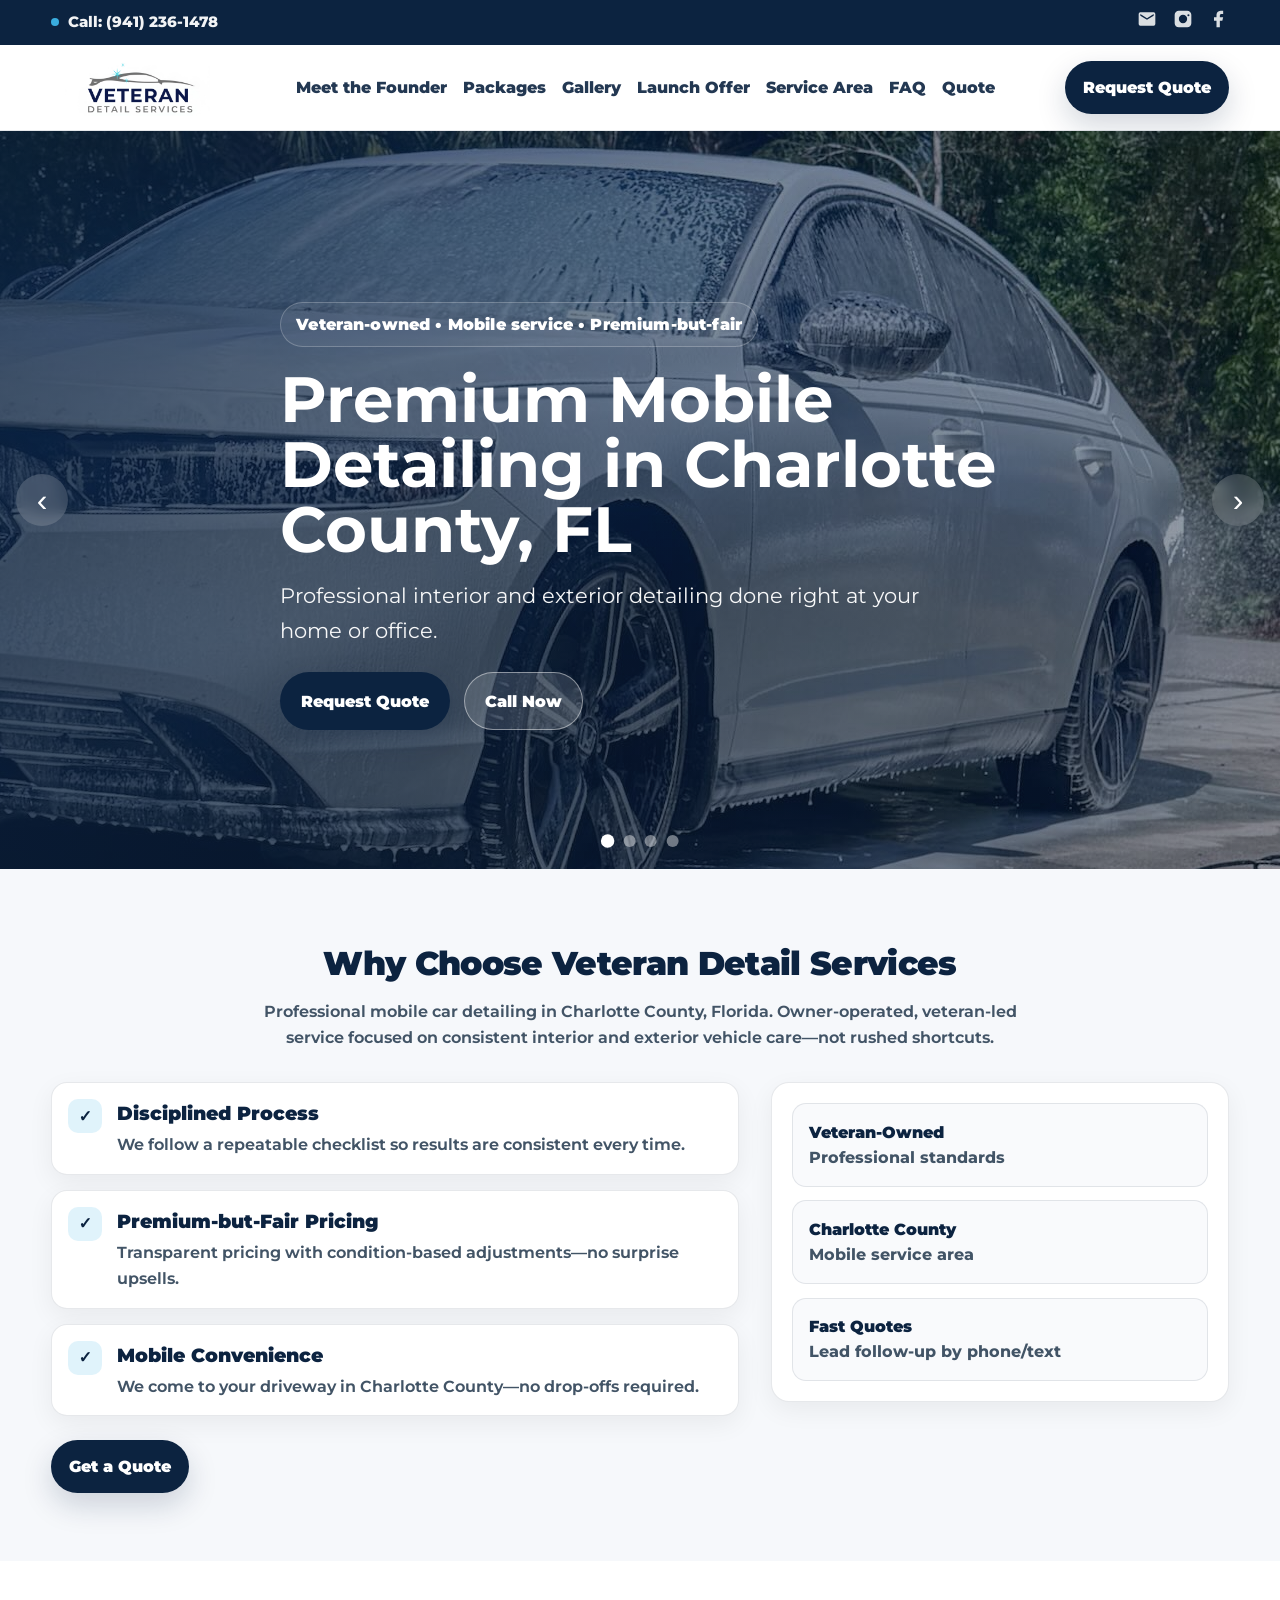
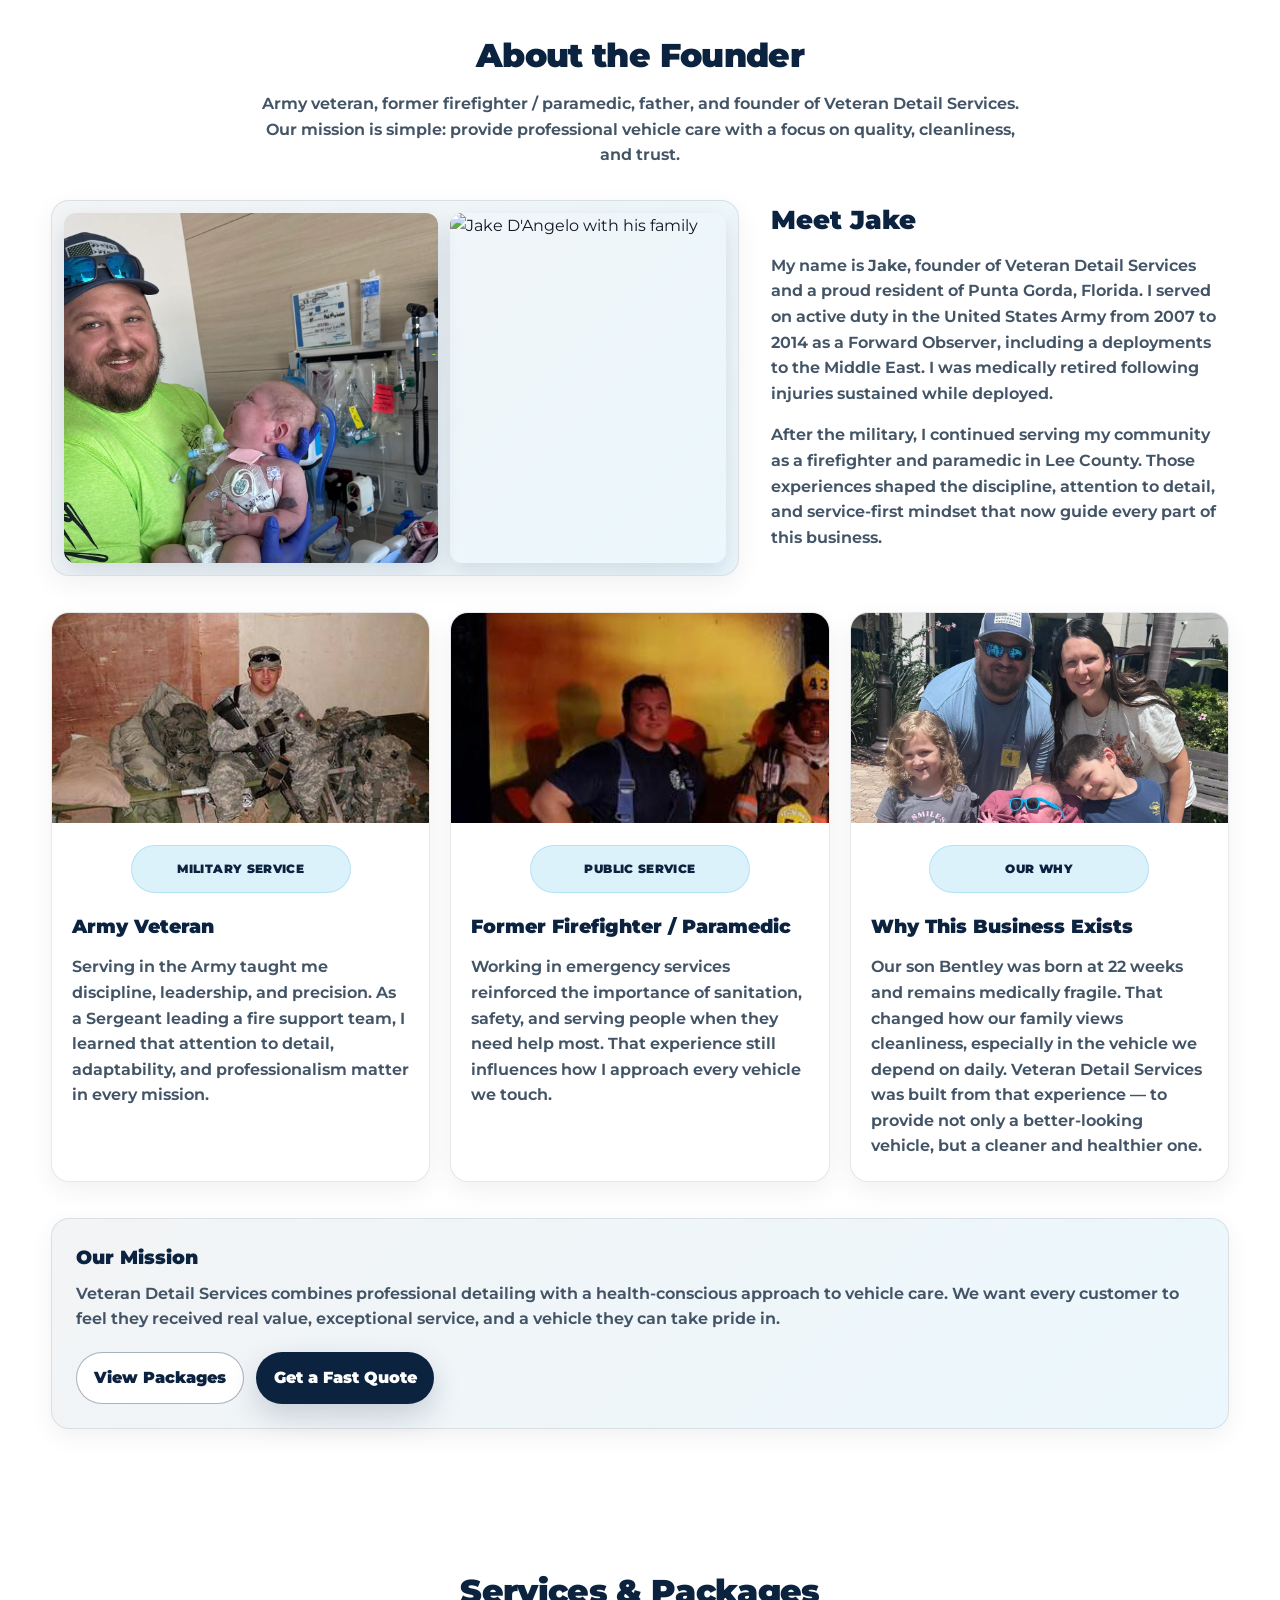
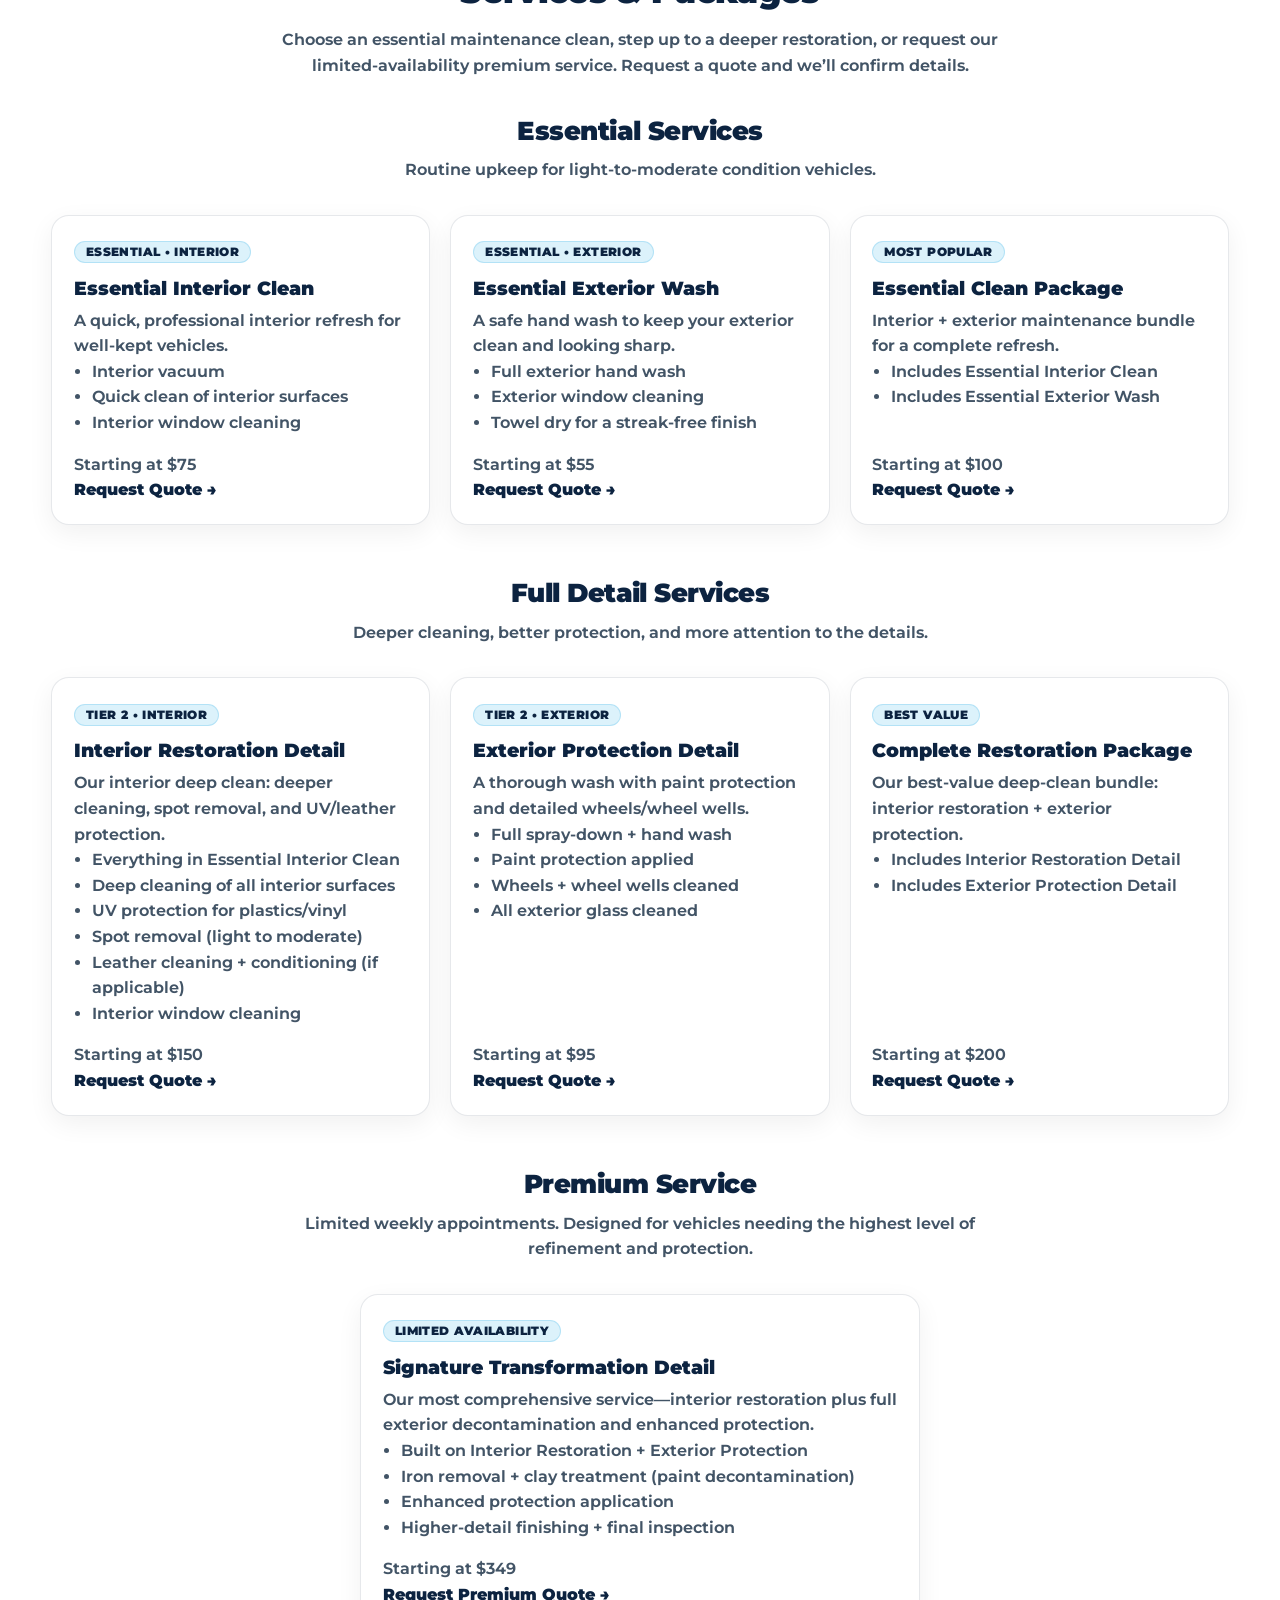
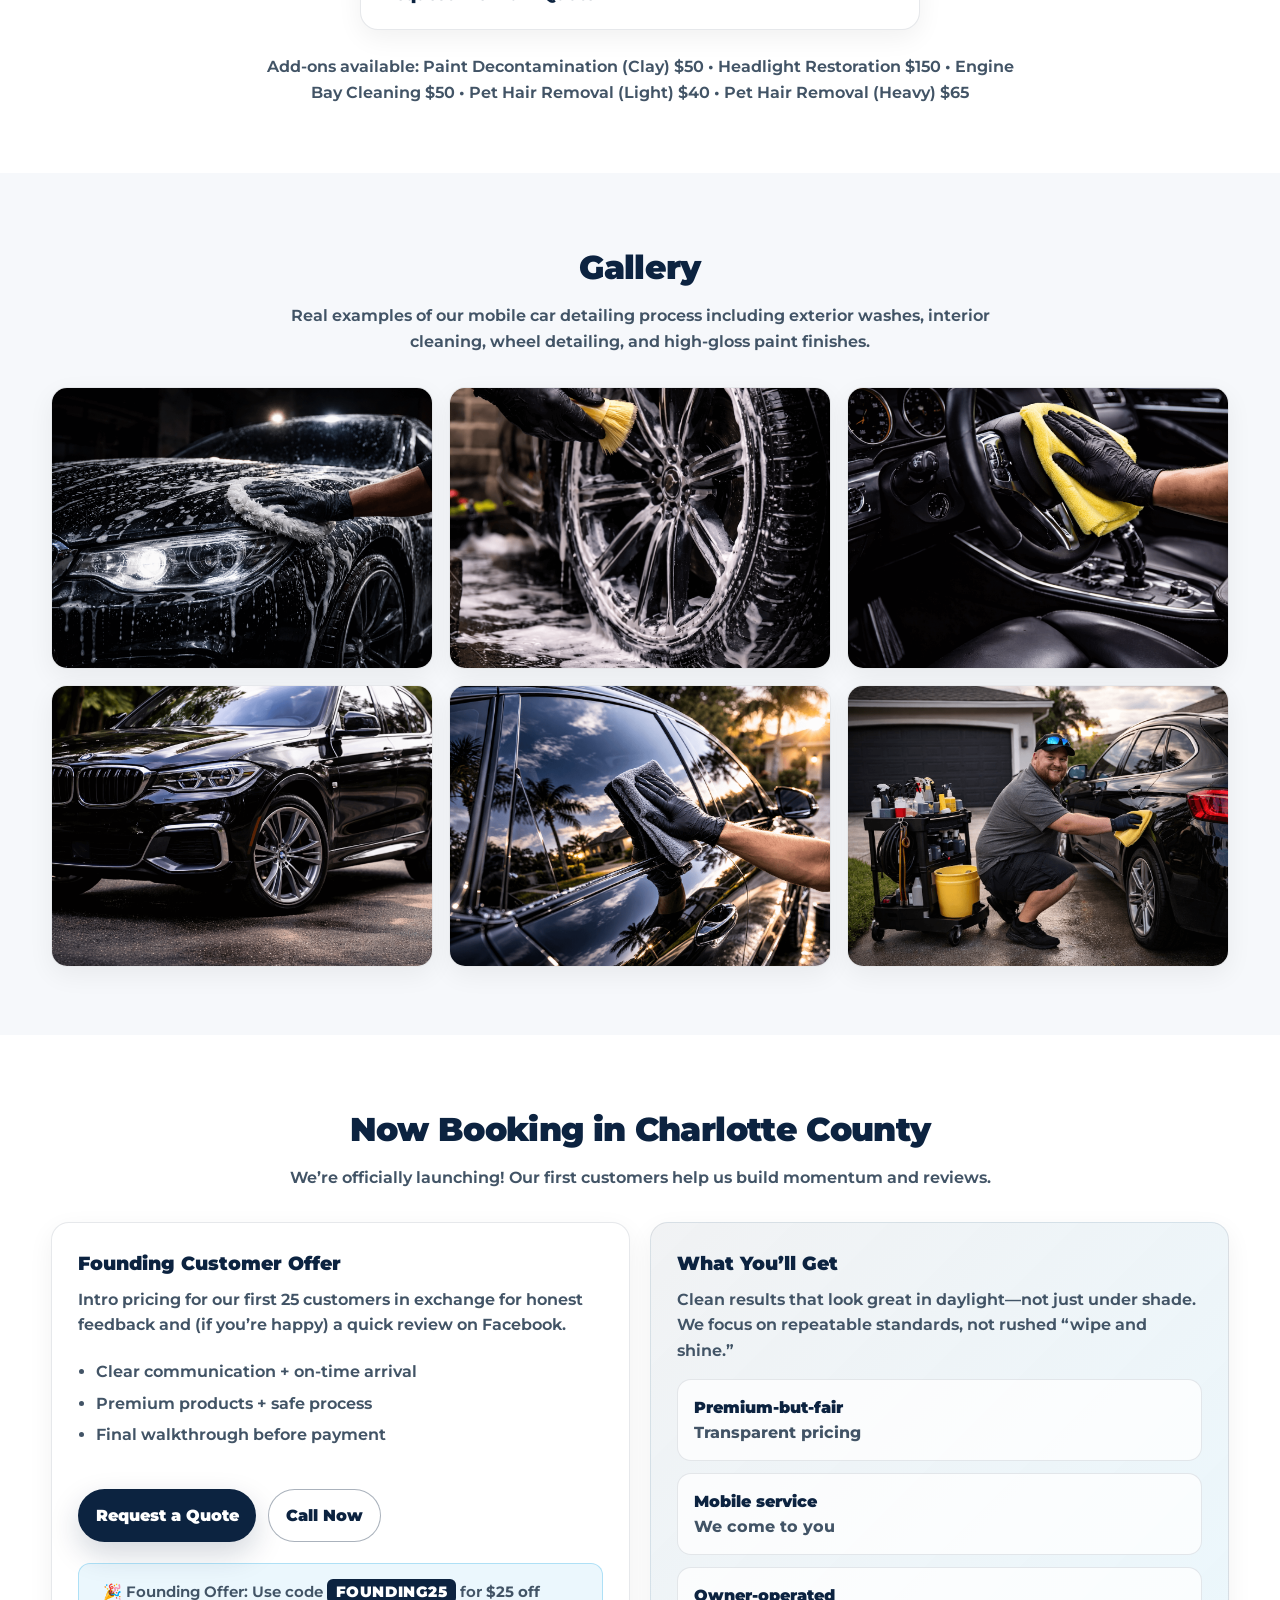
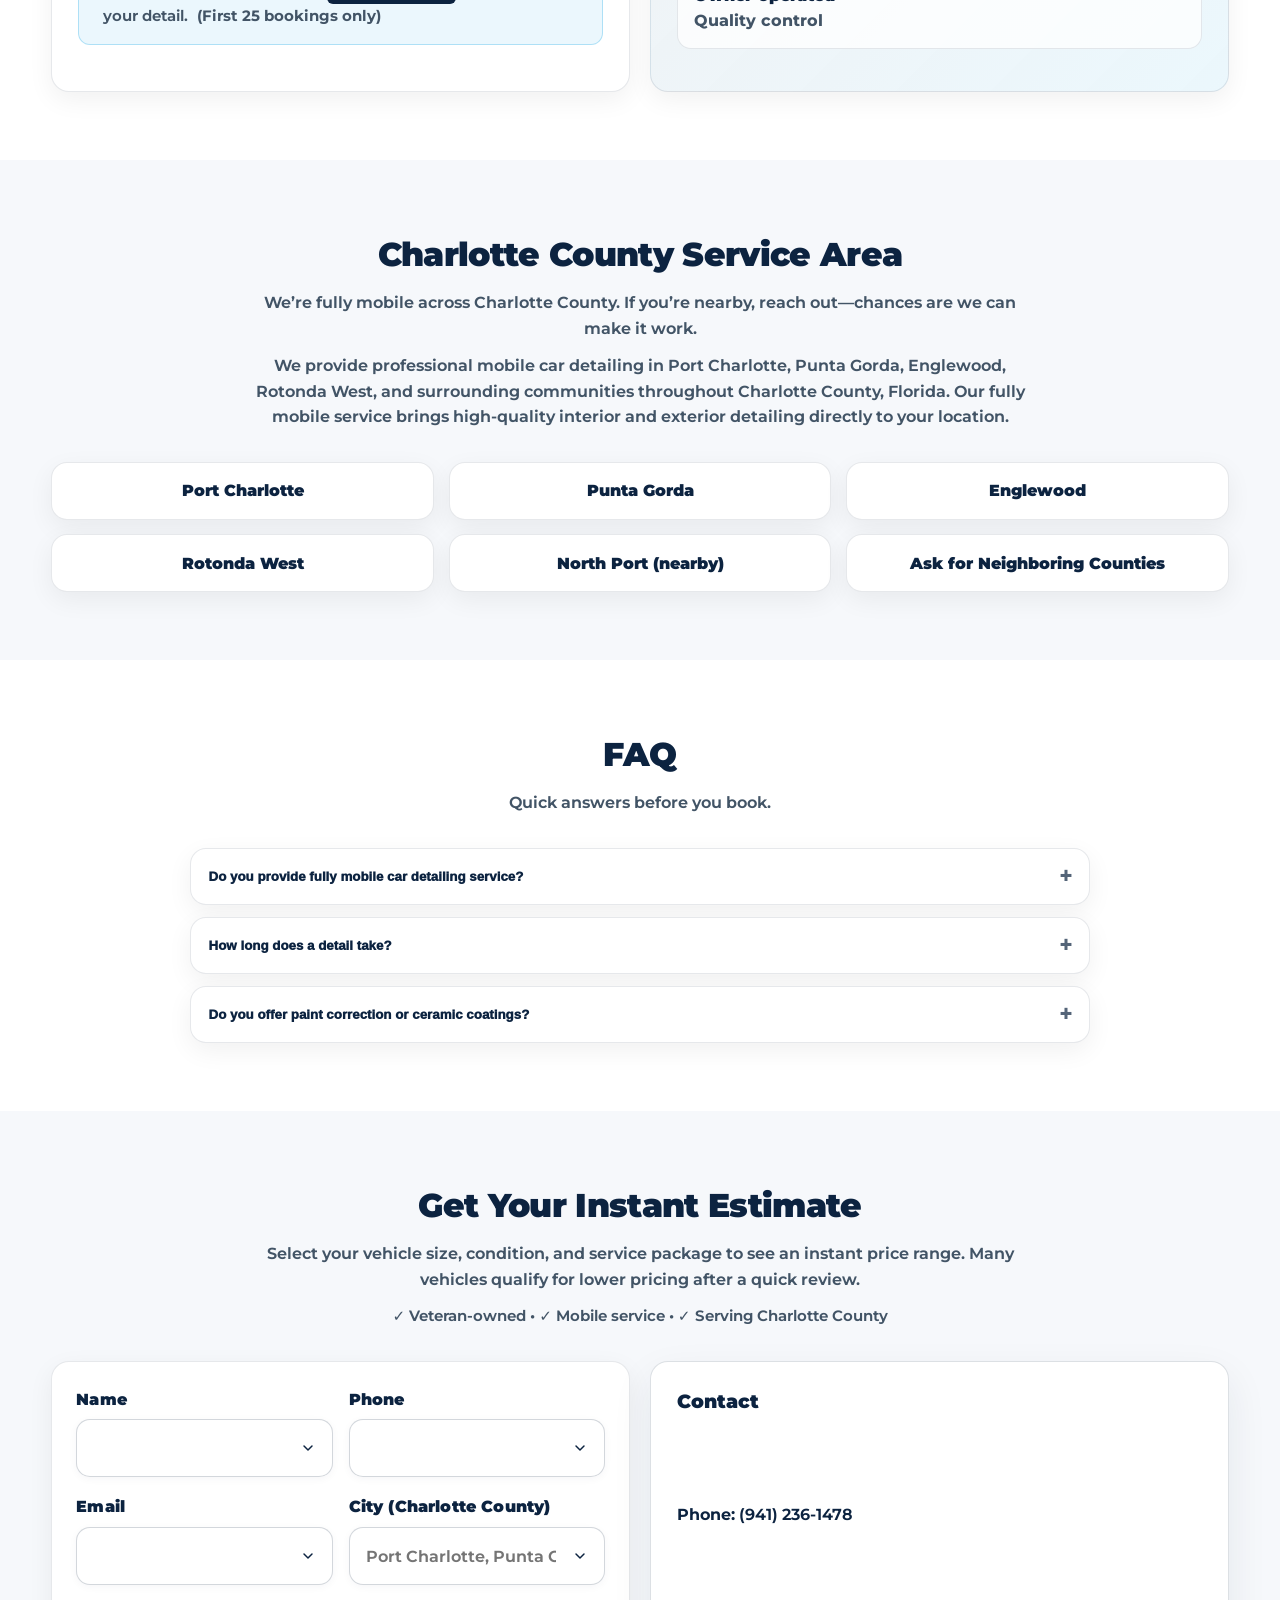
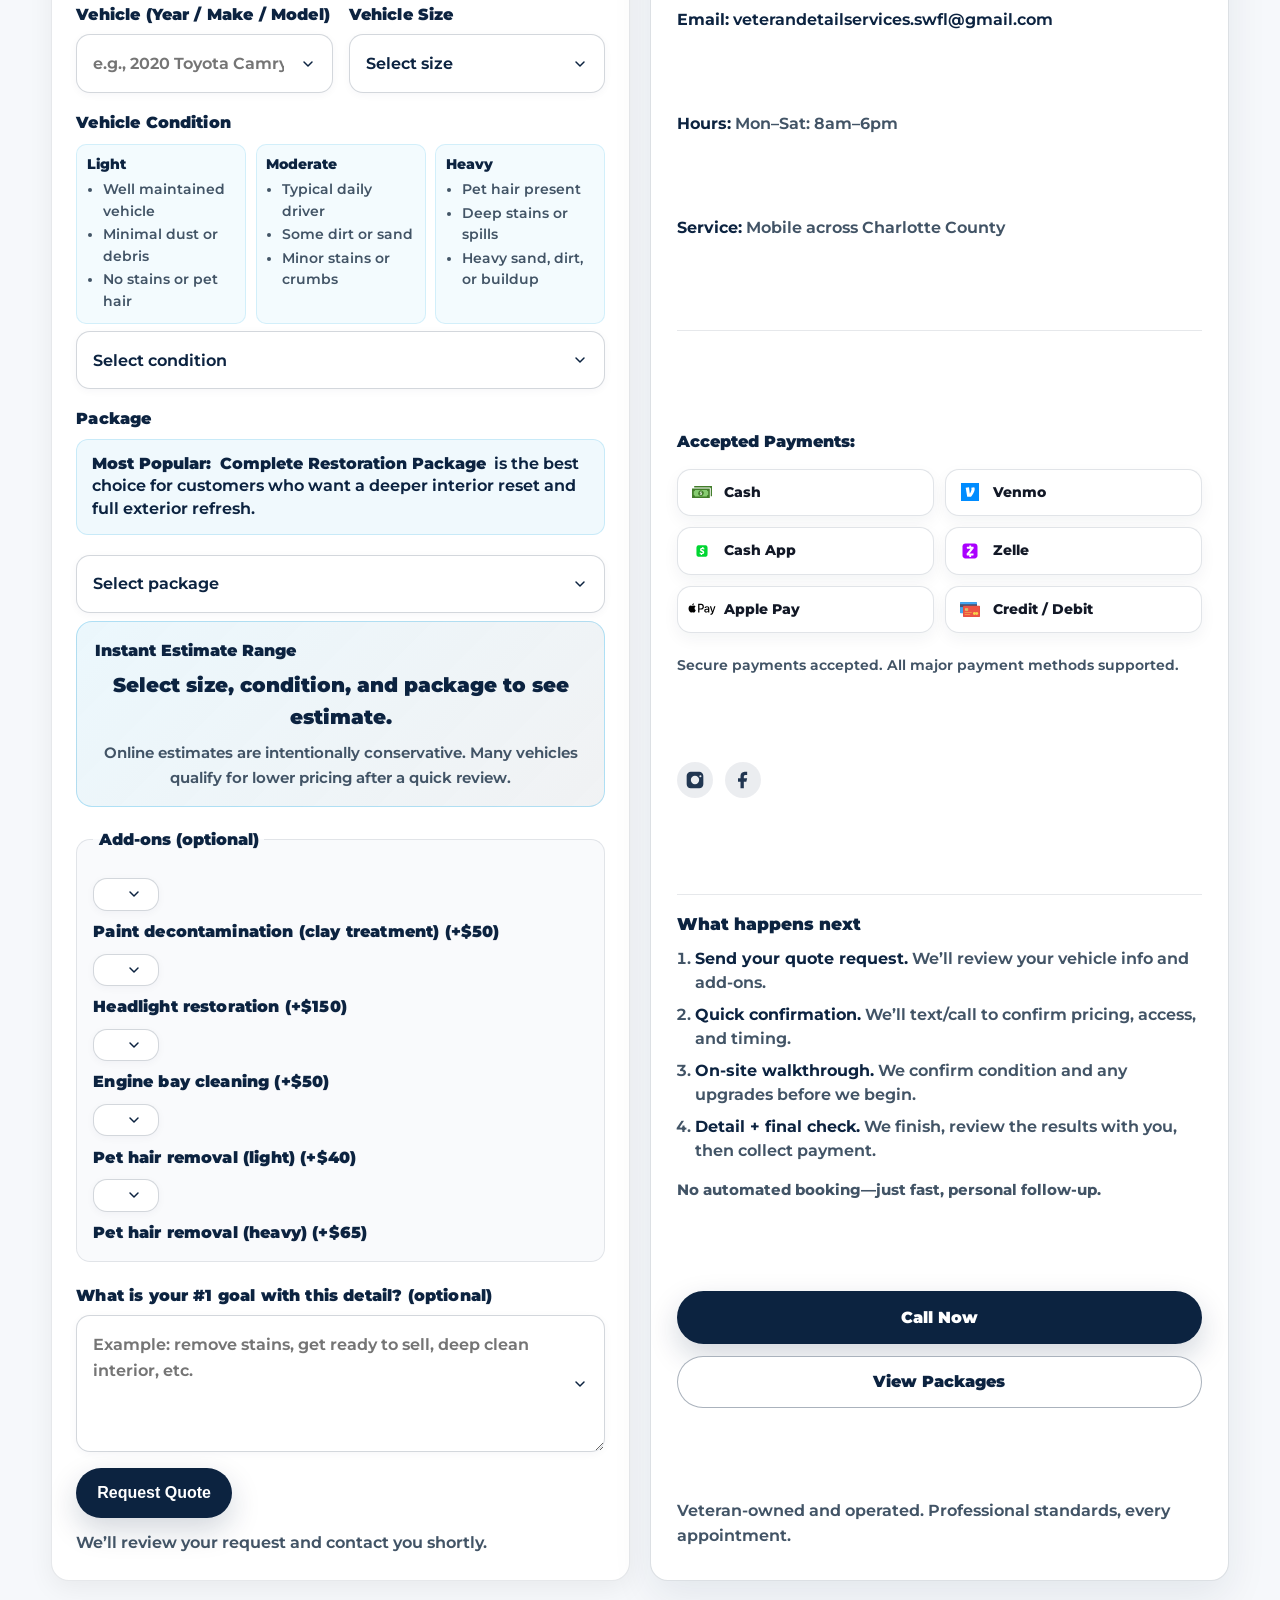
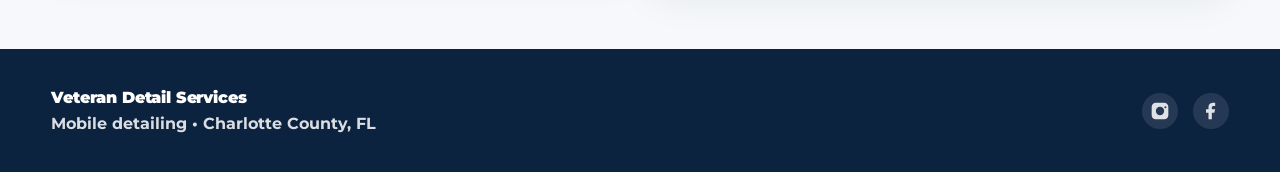
==== index.html @ 924f75c1 "New Hero Slider" ====
<!DOCTYPE html>
<html lang="en">
  <head>
    <meta charset="UTF-8" />
    <meta name="viewport" content="width=device-width, initial-scale=1.0" />
    <meta
      name="google-site-verification"
      content="xdz-H3nLRK2C84TKBhFQIio1q3NKitnjpFAcLu9g1b0"
    />

    <title>Mobile Car Detailing in Charlotte County, FL | Veteran Detail Services</title>
    <meta
      name="description"
      content="Veteran-owned mobile car detailing in Charlotte County, FL. Serving Port Charlotte, Punta Gorda, Englewood & surrounding areas. Professional interior and exterior vehicle detailing at your home or office. Request a quote today."
    />
    <meta property="og:url" content="https://veterandetailservices.com/" />
    <meta
      property="og:image"
      content="https://bentley-support-reef.github.io/veteran-detail-services/assets/images/hero.jpg"
    />

    <link rel="stylesheet" href="assets/css/styles.css" />
    <link
      href="https://fonts.googleapis.com/css2?family=Montserrat:wght@400;600;700;800;900&display=swap"
      rel="stylesheet"
    />
    <link rel="canonical" href="https://veterandetailservices.com/" />

    <!-- Optional: nicer link previews when shared -->
    <meta
      property="og:title"
      content="Veteran Detail Services | Mobile Detailing (Charlotte County, FL)"
    />
    <meta
      property="og:description"
      content="Premium-but-fair mobile detailing with disciplined, professional results. Now booking in Charlotte County, Florida."
    />
    <meta property="og:type" content="website" />
  </head>

  <body id="top">
    <!-- Top Bar -->
    <div class="topbar">
      <div class="container topbar-inner">
        <a class="topbar-phone" href="tel:+19412361478" aria-label="Call Veteran Detail Services">
          <span class="dot"></span> Call: (941) 236-1478
        </a>

        <div class="topbar-social" aria-label="Social links">
          <!-- Email -->
          <a href="mailto:veterandetailservices.swfl@gmail.com" aria-label="Email">
            <svg viewBox="0 0 24 24" class="social-icon" aria-hidden="true">
              <path
                fill="currentColor"
                d="M20 4H4a2 2 0 0 0-2 2v12a2 2 0 0 0 2 2h16a2 2 0 0 0 2-2V6a2 2 0 0 0-2-2zm0 4-8 5L4 8V6l8 5 8-5v2z"
              />
            </svg>
          </a>

          <!-- Instagram -->
          <a
            href="https://www.instagram.com/veterandetailservices.swfl/"
            target="_blank"
            rel="noopener"
            aria-label="Instagram"
          >
            <svg viewBox="0 0 24 24" class="social-icon" aria-hidden="true">
              <path
                fill="currentColor"
                d="M7 2C4.24 2 2 4.24 2 7v10c0 2.76 2.24 5 5 5h10c2.76 0 5-2.24 5-5V7c0-2.76-2.24-5-5-5H7zm5 5a5 5 0 1 1 0 10 5 5 0 0 1 0-10zm6.5-.75a1.25 1.25 0 1 1 0 2.5 1.25 1.25 0 0 1 0-2.5z"
              />
            </svg>
          </a>

          <!-- Facebook -->
          <a
            href="https://www.facebook.com/veterandetailservices"
            target="_blank"
            rel="noopener"
            aria-label="Facebook"
          >
            <svg viewBox="0 0 24 24" class="social-icon" aria-hidden="true">
              <path
                fill="currentColor"
                d="M13 22v-8h3l1-4h-4V8c0-1.16.84-2 2-2h2V2h-3c-3.31 0-5 2.69-5 5v3H6v4h3v8h4z"
              />
            </svg>
          </a>
        </div>
      </div>
    </div>

    <!-- Navbar -->
    <header class="navbar">
      <div class="container nav-container">
        <a class="logo-wrapper" href="#top" aria-label="Go to home">
          <img src="assets/images/logo-header.png" alt="Veteran Detail Services" class="logo" />
        </a>

        <button class="nav-toggle" aria-expanded="false" aria-controls="primaryNav">
          <span class="sr-only">Open menu</span>
          ☰
        </button>

        <nav class="nav" id="primaryNav" aria-label="Primary">
          <ul class="nav-links">
            <li><a href="#founder">Meet the Founder</a></li>
            <li><a href="#services">Packages</a></li>
            <li><a href="#gallery">Gallery</a></li>
            <li><a href="#launch">Launch Offer</a></li>
            <li><a href="#areas">Service Area</a></li>
            <li><a href="#faq">FAQ</a></li>
            <li><a href="#contact">Quote</a></li>
          </ul>
        </nav>

        <div class="nav-cta">
          <a href="#contact" class="btn-primary">Request Quote</a>
        </div>
      </div>
    </header>

    <main>
     
    <!-- Hero -->
      <section class="hero-slider">
  <div class="hero-slide active" style="background-image: url('assets/images/hero-slide-foam-action.jpeg');">
    <div class="hero-slide-overlay"></div>
    <div class="container hero-slide-content">
      <div class="hero-badge">Veteran-owned • Mobile service • Premium-but-fair</div>
      <h1>Premium Mobile Detailing in Charlotte County, FL</h1>
      <p class="hero-subheadline">
        Professional interior and exterior detailing done right at your home or office.
      </p>
      <div class="hero-buttons">
        <a href="#contact" class="btn-primary large">Request Quote</a>
        <a href="tel:+19412361478" class="btn-secondary large">Call Now</a>
      </div>
    </div>
  </div>

  <div class="hero-slide" style="background-image: url('assets/images/hero-slide-exterior-finish.jpeg');">
    <div class="hero-slide-overlay"></div>
    <div class="container hero-slide-content">
      <div class="hero-badge">Exterior Detail</div>
      <h2>Restore Gloss. Protect Your Finish.</h2>
      <p class="hero-subheadline">
        Hand-washed exterior, detailed wheels, and a clean finish you can see immediately.
      </p>
      <div class="hero-buttons">
        <a href="#services" class="btn-primary large">View Packages</a>
      </div>
    </div>
  </div>

  <div class="hero-slide" style="background-image: url('assets/images/hero-slide-interior-finish.jpeg');">
    <div class="hero-slide-overlay"></div>
    <div class="container hero-slide-content">
      <div class="hero-badge">Interior Reset</div>
      <h2>Interior Detailing That Feels Fresh Again</h2>
      <p class="hero-subheadline">
        Vacuuming, wipe-downs, floor mats, and the small details that make daily driving better.
      </p>
      <div class="hero-buttons">
        <a href="#contact" class="btn-primary large">Get a Fast Quote</a>
      </div>
    </div>
  </div>

  <div class="hero-slide" style="background-image: url('assets/images/hero-slide-engine-bay.jpeg');">
    <div class="hero-slide-overlay"></div>
    <div class="container hero-slide-content">
      <div class="hero-badge">Owner-Operated</div>
      <h2>Real Results. Personal Service.</h2>
      <p class="hero-subheadline">
        Every vehicle is detailed with care, consistency, and professional standards.
      </p>
      <div class="hero-buttons">
        <a href="#gallery" class="btn-primary large">See Our Work</a>
      </div>
    </div>
  </div>

  <div class="hero-slider-controls">
    <button class="hero-slider-btn prev" type="button" aria-label="Previous slide">‹</button>
    <button class="hero-slider-btn next" type="button" aria-label="Next slide">›</button>
  </div>

  <div class="hero-slider-dots">
    <button class="hero-dot active" type="button" aria-label="Go to slide 1"></button>
    <button class="hero-dot" type="button" aria-label="Go to slide 2"></button>
    <button class="hero-dot" type="button" aria-label="Go to slide 3"></button>
    <button class="hero-dot" type="button" aria-label="Go to slide 4"></button>
  </div>
</section>

      <!-- About -->
      <section id="about" class="section section-alt">
        <div class="container">
          <div class="section-header center">
            <h2 class="section-title center">Why Choose Veteran Detail Services</h2>
            <p class="section-subtitle center">
              Professional mobile car detailing in Charlotte County, Florida. Owner-operated, veteran-led
              service focused on consistent interior and exterior vehicle care—not rushed shortcuts.
            </p>
          </div>

          <div class="split">
            <div>
              <div class="points">
                <div class="point">
                  <div class="point-icon">✓</div>
                  <div>
                    <h3>Disciplined Process</h3>
                    <p>We follow a repeatable checklist so results are consistent every time.</p>
                  </div>
                </div>

                <div class="point">
                  <div class="point-icon">✓</div>
                  <div>
                    <h3>Premium-but-Fair Pricing</h3>
                    <p>Transparent pricing with condition-based adjustments—no surprise upsells.</p>
                  </div>
                </div>

                <div class="point">
                  <div class="point-icon">✓</div>
                  <div>
                    <h3>Mobile Convenience</h3>
                    <p>We come to your driveway in Charlotte County—no drop-offs required.</p>
                  </div>
                </div>
              </div>

              <div class="cta-row">
                <a href="#contact" class="btn-primary">Get a Quote</a>
              </div>
            </div>

            <div class="feature-card">
              <div class="feature-card-inner">
                <div class="kpi">
                  <span class="kpi-num">Veteran-Owned</span>
                  <span class="kpi-label">Professional standards</span>
                </div>
                <div class="kpi">
                  <span class="kpi-num">Charlotte County</span>
                  <span class="kpi-label">Mobile service area</span>
                </div>
                <div class="kpi">
                  <span class="kpi-num">Fast Quotes</span>
                  <span class="kpi-label">Lead follow-up by phone/text</span>
                </div>
              </div>
            </div>
          </div>
        </div>
      </section>

<!-- About the Founder -->
<section id="founder" class="section">
  <div class="container">
    <div class="section-header center">
      <h2 class="section-title center">About the Founder</h2>
      <p class="section-subtitle center">
        Army veteran, former firefighter / paramedic, father, and founder of Veteran Detail Services.
        Our mission is simple: provide professional vehicle care with a focus on quality, cleanliness, and trust.
      </p>
    </div>

    <!-- Founder Intro -->
    <div class="split founder-intro">
      <div class="founder-image-wrap">
  <div class="founder-image-grid">
    <img
      src="assets/images/founder.jpg"
      alt="Jake D'Angelo with Bentley"
      class="founder-image founder-image-main"
      loading="lazy"
    />
    <img
      src="assets/images/family.jpeg"
      alt="Jake D'Angelo with his family"
      class="founder-image founder-image-secondary"
      loading="lazy"
    />
  </div>
</div>

      <div class="founder-copy">
        <h3>Meet Jake</h3>
        <p>
          My name is <strong>Jake</strong>, founder of Veteran Detail Services and a proud resident of
          Punta Gorda, Florida. I served on active duty in the United States Army from 2007 to 2014 as a
          Forward Observer, including a deployments to the Middle East. I was medically retired following injuries 
          sustained while deployed.
        </p>
        <p>
          After the military, I continued serving my community as a firefighter and paramedic in Lee County.
          Those experiences shaped the discipline, attention to detail, and service-first mindset that now
          guide every part of this business.
        </p>

      </div>
    </div>

    <!-- Founder Story Blocks -->
    <div class="founder-grid">
      <article class="founder-card">
        <img
          src="assets/images/army.jpg"
          alt="Jake D'Angelo during his Army service"
          class="founder-card-image founder-card-image-army"
          loading="lazy"
        />
        <div class="founder-card-body">
          <div class="card-tag">MILITARY SERVICE</div>
          <h3>Army Veteran</h3>
          <p>
            Serving in the Army taught me discipline, leadership, and precision. As a Sergeant leading a fire
            support team, I learned that attention to detail, adaptability, and professionalism matter in every mission.
          </p>
        </div>
      </article>

      <article class="founder-card">
        <img
          src="assets/images/firefighter.jpg"
          alt="Jake D'Angelo as a firefighter and paramedic"
          class="founder-card-image founder-card-image-fire"
          loading="lazy"
        />
        <div class="founder-card-body">
          <div class="card-tag">PUBLIC SERVICE</div>
          <h3>Former Firefighter / Paramedic</h3>
          <p>
            Working in emergency services reinforced the importance of sanitation, safety, and serving people
            when they need help most. That experience still influences how I approach every vehicle we touch.
          </p>
        </div>
      </article>

      <article class="founder-card">
        <img
          src="assets/images/bentley.jpg"
          alt="Jake D'Angelo and his son Bentley"
          class="founder-card-image founder-card-image-why"
          loading="lazy"
        />
        <div class="founder-card-body">
          <div class="card-tag">OUR WHY</div>
          <h3>Why This Business Exists</h3>
          <p>Our son Bentley was born at 22 weeks and remains medically fragile. That changed how our family views cleanliness,
            especially in the vehicle we depend on daily. Veteran Detail Services was built from that experience — to provide 
            not only a better-looking vehicle, but a cleaner and healthier one.
          </p>
        </div>
      </article>
    </div>

    <!-- Mission Close -->
    <div class="founder-mission">
      <h3>Our Mission</h3>
      <p>
        Veteran Detail Services combines professional detailing with a health-conscious approach to vehicle care.
        We want every customer to feel they received real value, exceptional service, and a vehicle they can take pride in.
      </p>

      <div class="founder-actions">
        <a href="#services" class="btn-secondary dark">View Packages</a>
        <a href="#contact" class="btn-primary">Get a Fast Quote</a>
      </div>
    </div>
  </div>
</section>

      <!-- Services -->
      <section id="services" class="section">
        <div class="container">
          <div class="section-header center">
            <h2 class="section-title center">Services & Packages</h2>
            <p class="section-subtitle center">
              Choose an essential maintenance clean, step up to a deeper restoration, or request our
              limited-availability premium service. Request a quote and we’ll confirm details.
            </p>
          </div>

          <!-- Tier 1 -->
          <div class="section-header center" style="margin-top: 1.25rem;">
            <h3
              class="section-title center"
              style="font-size: clamp(1.25rem, 2vw, 1.6rem); margin-bottom: 0.35rem;"
            >
              Essential Services
            </h3>
            <p class="section-subtitle center">Routine upkeep for light-to-moderate condition vehicles.</p>
          </div>

          <div class="cards">
            <article class="card">
              <div class="card-top">
                <div class="card-tag">ESSENTIAL • INTERIOR</div>
                <h3>Essential Interior Clean</h3>
              </div>

              <p>A quick, professional interior refresh for well-kept vehicles.</p>

              <ul class="card-list">
                <li>Interior vacuum</li>
                <li>Quick clean of interior surfaces</li>
                <li>Interior window cleaning</li>
              </ul>

              <p class="card-meta">Starting at $75</p>
              <a class="card-link" href="#contact">Request Quote →</a>
            </article>

            <article class="card">
              <div class="card-top">
                <div class="card-tag">ESSENTIAL • EXTERIOR</div>
                <h3>Essential Exterior Wash</h3>
              </div>

              <p>A safe hand wash to keep your exterior clean and looking sharp.</p>

              <ul class="card-list">
                <li>Full exterior hand wash</li>
                <li>Exterior window cleaning</li>
                <li>Towel dry for a streak-free finish</li>
              </ul>

              <p class="card-meta">Starting at $55</p>
              <a class="card-link" href="#contact">Request Quote →</a>
            </article>

            <article class="card">
              <div class="card-top">
                <div class="card-tag">MOST POPULAR</div>
                <h3>Essential Clean Package</h3>
              </div>

              <p>Interior + exterior maintenance bundle for a complete refresh.</p>

              <ul class="card-list">
                <li>Includes Essential Interior Clean</li>
                <li>Includes Essential Exterior Wash</li>
              </ul>

              <p class="card-meta">Starting at $100</p>
              <a class="card-link" href="#contact">Request Quote →</a>
            </article>
          </div>

          <!-- Tier 2 -->
          <div class="section-header center" style="margin-top: 3rem;">
            <h3
              class="section-title center"
              style="font-size: clamp(1.25rem, 2vw, 1.6rem); margin-bottom: 0.35rem;"
            >
              Full Detail Services
            </h3>
            <p class="section-subtitle center">
              Deeper cleaning, better protection, and more attention to the details.
            </p>
          </div>

          <div class="cards">
            <article class="card">
              <div class="card-top">
                <div class="card-tag">TIER 2 • INTERIOR</div>
                <h3>Interior Restoration Detail</h3>
              </div>

              <p>Our interior deep clean: deeper cleaning, spot removal, and UV/leather protection.</p>

              <ul class="card-list">
                <li>Everything in Essential Interior Clean</li>
                <li>Deep cleaning of all interior surfaces</li>
                <li>UV protection for plastics/vinyl</li>
                <li>Spot removal (light to moderate)</li>
                <li>Leather cleaning + conditioning (if applicable)</li>
                <li>Interior window cleaning</li>
              </ul>

              <p class="card-meta">Starting at $150</p>
              <a class="card-link" href="#contact">Request Quote →</a>
            </article>

            <article class="card">
              <div class="card-top">
                <div class="card-tag">TIER 2 • EXTERIOR</div>
                <h3>Exterior Protection Detail</h3>
              </div>

              <p>A thorough wash with paint protection and detailed wheels/wheel wells.</p>

              <ul class="card-list">
                <li>Full spray-down + hand wash</li>
                <li>Paint protection applied</li>
                <li>Wheels + wheel wells cleaned</li>
                <li>All exterior glass cleaned</li>
              </ul>

              <p class="card-meta">Starting at $95</p>
              <a class="card-link" href="#contact">Request Quote →</a>
            </article>

            <article class="card">
              <div class="card-top">
                <div class="card-tag">BEST VALUE</div>
                <h3>Complete Restoration Package</h3>
              </div>

              <p>Our best-value deep-clean bundle: interior restoration + exterior protection.</p>

              <ul class="card-list">
                <li>Includes Interior Restoration Detail</li>
                <li>Includes Exterior Protection Detail</li>
              </ul>

              <p class="card-meta">Starting at $200</p>
              <a class="card-link" href="#contact">Request Quote →</a>
            </article>
          </div>

          <!-- Tier 3 -->
          <div class="section-header center" style="margin-top: 3rem;">
            <h3
              class="section-title center"
              style="font-size: clamp(1.25rem, 2vw, 1.6rem); margin-bottom: 0.35rem;"
            >
              Premium Service
            </h3>
            <p class="section-subtitle center">
              Limited weekly appointments. Designed for vehicles needing the highest level of refinement and
              protection.
            </p>
          </div>

          <div class="cards">
            <article class="card">
              <div class="card-top">
                <div class="card-tag">LIMITED AVAILABILITY</div>
                <h3>Signature Transformation Detail</h3>
              </div>

              <p>
                Our most comprehensive service—interior restoration plus full exterior decontamination and
                enhanced protection.
              </p>

              <ul class="card-list">
                <li>Built on Interior Restoration + Exterior Protection</li>
                <li>Iron removal + clay treatment (paint decontamination)</li>
                <li>Enhanced protection application</li>
                <li>Higher-detail finishing + final inspection</li>
              </ul>

              <p class="card-meta">Starting at $349</p>
              <a class="card-link" href="#contact">Request Premium Quote →</a>
            </article>
          </div>

          <p class="section-subtitle center" style="margin-top: 1.5rem;">
            Add-ons available: Paint Decontamination (Clay) $50 • Headlight Restoration $150 • Engine Bay Cleaning
            $50 • Pet Hair Removal (Light) $40 • Pet Hair Removal (Heavy) $65
          </p>
        </div>
      </section>

      <!-- Gallery -->
      <section id="gallery" class="section section-alt">
        <div class="container">
          <div class="section-header center">
            <h2 class="section-title center">Gallery</h2>
            <p class="section-subtitle center">
              Real examples of our mobile car detailing process including exterior washes, interior cleaning,
              wheel detailing, and high-gloss paint finishes.
            </p>
          </div>

          <div class="gallery-grid">
            <figure class="gallery-item">
              <img src="assets/images/gallery-foam.png" alt="Exterior foam wash in progress" loading="lazy" />
            </figure>
            <figure class="gallery-item">
              <img src="assets/images/gallery-wheel.png" alt="Wheel and tire cleaning with detailing brush" loading="lazy" />
            </figure>
            <figure class="gallery-item">
              <img src="assets/images/gallery-interior.png" alt="Interior cleaning with microfiber towel" loading="lazy" />
            </figure>
            <figure class="gallery-item">
              <img src="assets/images/gallery-gloss.png" alt="Glossy paint reflection after detailing" loading="lazy" />
            </figure>
            <figure class="gallery-item">
              <img src="assets/images/gallery-window.png" alt="Streak-free window gloss finish" loading="lazy" />
            </figure>
            <figure class="gallery-item">
              <img src="assets/images/gallery-lifestyle.png" alt="Mobile detailing setup in a driveway" loading="lazy" />
            </figure>
          </div>
        </div>
      </section>

      <!-- Launch Offer -->
      <section id="launch" class="section">
        <div class="container">
          <div class="section-header center">
            <h2 class="section-title center">Now Booking in Charlotte County</h2>
            <p class="section-subtitle center">
              We’re officially launching! Our first customers help us build momentum and reviews.
            </p>
          </div>

          <div class="launch-grid">
            <div class="launch-card">
              <h3>Founding Customer Offer</h3>
              <p>
                Intro pricing for our first 25 customers in exchange for honest feedback and (if you’re happy)
                a quick review on Facebook.
              </p>

              <ul class="launch-list">
                <li>Clear communication + on-time arrival</li>
                <li>Premium products + safe process</li>
                <li>Final walkthrough before payment</li>
              </ul>

              <div class="launch-actions">
                <a href="#contact" class="btn-primary">Request a Quote</a>
                <a href="tel:+19412361478" class="btn-secondary dark">Call Now</a>
              </div>

              <p class="mini-note founding-offer">
                🎉 Founding Offer: Use code 
                <span class="coupon-code">FOUNDING25</span> 
                for <strong>$25 off</strong> your detail.
                <span class="offer-limit">(First 25 bookings only)</span>
              </p>
            </div>

            <div class="launch-card alt">
              <h3>What You’ll Get</h3>
              <p>
                Clean results that look great in daylight—not just under shade. We focus on repeatable standards,
                not rushed “wipe and shine.”
              </p>

              <div class="mini-kpis">
                <div class="mini-kpi">
                  <span class="mini-num">Premium-but-fair</span>
                  <span class="mini-label">Transparent pricing</span>
                </div>
                <div class="mini-kpi">
                  <span class="mini-num">Mobile service</span>
                  <span class="mini-label">We come to you</span>
                </div>
                <div class="mini-kpi">
                  <span class="mini-num">Owner-operated</span>
                  <span class="mini-label">Quality control</span>
                </div>
              </div>
            </div>
          </div>
        </div>
      </section>

      <!-- Service Area -->
      <section id="areas" class="section section-alt">
        <div class="container">
          <div class="section-header center">
            <h2 class="section-title center">Charlotte County Service Area</h2>
            <p class="section-subtitle center">
              We’re fully mobile across Charlotte County. If you’re nearby, reach out—chances are we can make it
              work.
            </p>
            <p class="areas-seo center">
              We provide professional mobile car detailing in Port Charlotte, Punta Gorda, Englewood, Rotonda
              West, and surrounding communities throughout Charlotte County, Florida. Our fully mobile service
              brings high-quality interior and exterior detailing directly to your location.
            </p>
          </div>

          <div class="areas">
            <a class="area" href="#contact">Port Charlotte</a>
            <a class="area" href="#contact">Punta Gorda</a>
            <a class="area" href="#contact">Englewood</a>
            <a class="area" href="#contact">Rotonda West</a>
            <a class="area" href="#contact">North Port (nearby)</a>
            <a class="area" href="#contact">Ask for Neighboring Counties</a>
          </div>
        </div>
      </section>

      <!-- FAQ -->
      <section id="faq" class="section">
        <div class="container">
          <div class="section-header center">
            <h2 class="section-title center">FAQ</h2>
            <p class="section-subtitle center">Quick answers before you book.</p>
          </div>

          <div class="faq">
            <div class="faq-item">
              <button class="faq-q" aria-expanded="false">
                Do you provide fully mobile car detailing service?
                <span class="faq-icon">+</span>
              </button>
              <div class="faq-a" hidden>
                Yes. We are a mobile car detailing service serving Charlotte County. In most cases we can use
                your outdoor spigot and outlet. We’ll confirm all setup details when you request your quote.
              </div>
            </div>

            <div class="faq-item">
              <button class="faq-q" aria-expanded="false">
                How long does a detail take?
                <span class="faq-icon">+</span>
              </button>
              <div class="faq-a" hidden>
                Time depends on vehicle size and condition. Essential cleans are typically 1–2 hours, while full
                detailing and premium services can take longer.
              </div>
            </div>

            <div class="faq-item">
              <button class="faq-q" aria-expanded="false">
                Do you offer paint correction or ceramic coatings?
                <span class="faq-icon">+</span>
              </button>
              <div class="faq-a" hidden>
                We’re scaling into advanced services. For now we focus on high-quality cleaning, decontamination,
                and protection options.
              </div>
            </div>
          </div>
        </div>
      </section>

      <!-- Contact -->
        <section id="contact" class="section section-alt">
          <div class="container">
            <div class="section-header center">
              <h2 class="section-title center">Get Your Instant Estimate</h2>
              <p class="section-subtitle center">
                Select your vehicle size, condition, and service package to see an instant price range.
                Many vehicles qualify for lower pricing after a quick review.
              </p>
              <p class="mini-note center">
                ✓ Veteran-owned • ✓ Mobile service • ✓ Serving Charlotte County
              </p>
            </div>

            <div class="contact-grid">
              <div>
                <div id="quoteContainer">
                <form class="form" id="quoteForm" action="https://formspree.io/f/xpqjkpwk" method="POST">
                  <input type="text" name="_gotcha" class="hp-field" tabindex="-1" autocomplete="off" />
                  <input type="hidden" name="_subject" value="🚗 New Veteran Detail Services Lead" />

                  <div class="form-grid">
                    <label>
                      Name
                      <input name="name" required autocomplete="name" />
                    </label>

                    <label>
                      Phone
                      <input name="phone" required autocomplete="tel" />
                    </label>

                    <label>
                      Email 
                      <input type="email" name="email" autocomplete="email" />
                    </label>

                    <label>
                      City (Charlotte County)
                      <input name="city" required placeholder="Port Charlotte, Punta Gorda, etc." />
                    </label>

                    <label>
                      Vehicle (Year / Make / Model)
                      <input name="vehicle" required placeholder="e.g., 2020 Toyota Camry" autocapitalize="words"/>
                    </label>

                    <label>
                      Vehicle Size
                      <select name="size" id="vehicleSize" required>
                        <option value="" disabled selected>Select size</option>
                        <option value="sedan">Sedan / Coupe</option>
                        <option value="suv">SUV / Truck</option>
                        <option value="large">Large SUV / 3-Row</option>
                      </select>
                    </label>
                  </div>

                  <label for="vehicleCondition" class="form-block-label">Vehicle Condition</label>

                  <div class="condition-guide">
                    <div class="condition-card">
                      <div class="condition-title">Light</div>
                      <ul>
                        <li>Well maintained vehicle</li>
                        <li>Minimal dust or debris</li>
                        <li>No stains or pet hair</li>
                      </ul>
                    </div>

                    <div class="condition-card">
                      <div class="condition-title">Moderate</div>
                      <ul>
                        <li>Typical daily driver</li>
                        <li>Some dirt or sand</li>
                        <li>Minor stains or crumbs</li>
                      </ul>
                    </div>

                    <div class="condition-card">
                      <div class="condition-title">Heavy</div>
                      <ul>
                        <li>Pet hair present</li>
                        <li>Deep stains or spills</li>
                        <li>Heavy sand, dirt, or buildup</li>
                      </ul>
                    </div>
                  </div>

                  <select name="condition" id="vehicleCondition" required>
                    <option value="" disabled selected>Select condition</option>
                    <option value="light">Light (well-kept)</option>
                    <option value="moderate">Moderate (daily driver)</option>
                    <option value="heavy">Heavy (stains, sand, pet hair)</option>
                  </select>

                  <label for="servicePackage" class="form-block-label">Package</label>

                  <p class="form-recommendation">
                    <span class="recommend-label">Most Popular:</span>
                    <span class="recommend-package">Complete Restoration Package</span>
                    is the best choice for customers who want a deeper interior reset and full exterior refresh.
                  </p>

                  <select name="package" id="servicePackage" required>
                    <option value="" selected disabled>Select package</option>

                    <option value="essential-exterior">
                      Essential Exterior Wash — Wash + protection (from $55)
                    </option>

                    <option value="essential-interior">
                      Essential Interior Clean — Deep interior refresh (from $75)
                    </option>

                    <option value="essential-bundle">
                      Essential Clean Package — Interior + Exterior Reset (from $100)
                    </option>

                    <option value="tier2-exterior">
                      Exterior Protection Detail — Paint protection focus (from $95)
                    </option>

                    <option value="tier2-interior">
                      Interior Restoration Detail — Heavy interior reset (from $150)
                    </option>

                    <option value="tier2-bundle">
                      ⭐ Complete Restoration Package — MOST POPULAR (from $200)
                    </option>

                    <option value="tier3">
                      Signature Transformation Detail — Full premium detail (from $349)
                    </option>
                  </select>

                  <div class="estimate" id="estimateBox">
                    <div class="estimate-title">Instant Estimate Range</div>
                    <div class="estimate-range" id="estimateRange">
                      Select size, condition, and package to see estimate.
                    </div>
                    <div class="estimate-note">
                      Online estimates are intentionally conservative. Many vehicles qualify for lower pricing after a quick review.
                    </div>
                  </div>

                  <fieldset class="addons">
                    <legend>Add-ons (optional)</legend>

                    <label class="check">
                      <input type="checkbox" name="addons[]" value="clay" class="addon" />
                      Paint decontamination (clay treatment) (+$50)
                    </label>

                    <label class="check">
                      <input type="checkbox" name="addons[]" value="headlights" class="addon" />
                      Headlight restoration (+$150)
                    </label>

                    <label class="check">
                      <input type="checkbox" name="addons[]" value="engine" class="addon" />
                      Engine bay cleaning (+$50)
                    </label>

                    <label class="check">
                      <input type="checkbox" name="addons[]" value="petHairLight" class="addon" />
                      Pet hair removal (light) (+$40)
                    </label>

                    <label class="check">
                      <input type="checkbox" name="addons[]" value="petHairHeavy" class="addon" />
                      Pet hair removal (heavy) (+$65)
                    </label>
                  </fieldset>

                  <label>
                    What is your #1 goal with this detail? (optional)
                    <textarea
                      name="message"
                      rows="4"
                      placeholder="Example: remove stains, get ready to sell, deep clean interior, etc."
                    ></textarea>
                  </label>

                  <button class="btn-primary large" type="submit">Request Quote</button>

                  <div class="form-status" id="formStatus"></div>

                  <p class="form-note">
                    We’ll review your request and contact you shortly.
                  </p>
                </form>
              </div>

              <div id="quoteSuccess" class="form-success-card" style="display: none;">
                <h3>Quote Request Received</h3>
                <p>
                  Thank you for contacting <strong>Veteran Detail Services</strong>.
                </p>
                <p>
                  We personally review every request and typically respond within
                  <strong>15-30 minutes</strong> during business hours.
                </p>
                <p>
                  Need immediate help?<br />
                  <strong><a href="tel:+19412361478">(941) 236-1478</a></strong>
                </p>
                <p class="form-note">
                  Tip: replying with vehicle photos can help us provide a faster, more accurate quote.
                </p>
                <p>
                  If a friend referred you, we’d love to know.  
                  And if you’ve used our service before, a quick review helps our
                  small veteran-owned business grow.
                </p>

                <a href="https://g.page/r/Ce-Bddehsg52EAE/review" target="_blank" class="btn-secondary">
                  Leave a Google Review
                </a>
              </div>
            </div>

              <aside class="contact-card">
                <h3>Contact</h3>

                <p><strong>Phone:</strong> <a href="tel:+19412361478">(941) 236-1478</a></p>
                <p>
                  <strong>Email:</strong>
                  <a href="mailto:veterandetailservices.swfl@gmail.com">veterandetailservices.swfl@gmail.com</a>
                </p>
                <p><strong>Hours:</strong> Mon–Sat: 8am–6pm</p>
                <p><strong>Service:</strong> Mobile across Charlotte County</p>

                <hr style="border: 0; border-top: 1px solid rgba(12,35,64,0.10); margin: 1rem 0;" />

                <div class="payments">
                  <div class="payments-title">Accepted Payments:</div>
                  <div class="payment-icons">
                    <div class="pay-icon">
                      <img src="assets/images/cash.svg" alt="Cash" class="pay-logo" />
                      <span>Cash</span>
                    </div>

                    <div class="pay-icon">
                      <img src="assets/images/venmo.svg" alt="Venmo" class="pay-logo" />
                      <span>Venmo</span>
                    </div>

                    <div class="pay-icon">
                      <img src="assets/images/cashapp.svg" alt="Cash App" class="pay-logo" />
                      <span>Cash App</span>
                    </div>

                    <div class="pay-icon">
                      <img src="assets/images/zelle.svg" alt="Zelle" class="pay-logo" />
                      <span>Zelle</span>
                    </div>

                    <div class="pay-icon">
                      <img src="assets/images/applepay.svg" alt="Apple Pay" class="pay-logo" />
                      <span>Apple Pay</span>
                    </div>

                    <div class="pay-icon">
                      <img src="assets/images/card.svg" alt="Credit or Debit Card" class="pay-logo" />
                      <span>Credit / Debit</span>
                    </div>
                  </div>

                  <p class="secure-note">
                    Secure payments accepted. All major payment methods supported.
                  </p>
                </div>

                <div class="contact-social">
                  <a
                    href="https://www.instagram.com/veterandetailservices.swfl/"
                    target="_blank"
                    rel="noopener"
                    aria-label="Instagram"
                  >
                    <svg viewBox="0 0 24 24" class="social-icon" aria-hidden="true">
                      <path
                        fill="currentColor"
                        d="M7 2C4.24 2 2 4.24 2 7v10c0 2.76 2.24 5 5 5h10c2.76 0 5-2.24 5-5V7c0-2.76-2.24-5-5-5H7zm5 5a5 5 0 1 1 0 10 5 5 0 0 1 0-10zm6.5-.75a1.25 1.25 0 1 1 0 2.5 1.25 1.25 0 0 1 0-2.5z"
                      />
                    </svg>
                  </a>

                  <a
                    href="https://www.facebook.com/veterandetailservices"
                    target="_blank"
                    rel="noopener"
                    aria-label="Facebook"
                  >
                    <svg viewBox="0 0 24 24" class="social-icon" aria-hidden="true">
                      <path
                        fill="currentColor"
                        d="M13 22v-8h3l1-4h-4V8c0-1.16.84-2 2-2h2V2h-3c-3.31 0-5 2.69-5 5v3H6v4h3v8h4z"
                      />
                    </svg>
                  </a>
                </div>

                <div class="what-next">
                  <h4>What happens next</h4>

                  <ol class="next-steps">
                    <li><strong>Send your quote request.</strong> We’ll review your vehicle info and add-ons.</li>
                    <li><strong>Quick confirmation.</strong> We’ll text/call to confirm pricing, access, and timing.</li>
                    <li><strong>On-site walkthrough.</strong> We confirm condition and any upgrades before we begin.</li>
                    <li><strong>Detail + final check.</strong> We finish, review the results with you, then collect payment.</li>
                  </ol>

                  <p class="mini-note">
                    No automated booking—just fast, personal follow-up.
                  </p>
                </div>

                <div class="contact-actions">
                  <a class="btn-primary" href="tel:+19412361478">Call Now</a>
                  <a class="btn-secondary dark" href="#services">View Packages</a>
                </div>

                <p class="mini">Veteran-owned and operated. Professional standards, every appointment.</p>
              </aside>
            </div>
          </div>
        </section>
    </main>

    <!-- Footer -->
    <footer class="footer">
      <div class="container footer-inner">
        <div>
          <div class="footer-title">Veteran Detail Services</div>
          <div class="footer-sub">Mobile detailing • Charlotte County, FL</div>
        </div>

        <div class="footer-social">
          <a
            href="https://www.instagram.com/veterandetailservices.swfl/"
            target="_blank"
            rel="noopener"
            aria-label="Instagram"
          >
            <svg viewBox="0 0 24 24" class="social-icon" aria-hidden="true">
              <path
                fill="currentColor"
                d="M7 2C4.24 2 2 4.24 2 7v10c0 2.76 2.24 5 5 5h10c2.76 0 5-2.24 5-5V7c0-2.76-2.24-5-5-5H7zm5 5a5 5 0 1 1 0 10 5 5 0 0 1 0-10zm6.5-.75a1.25 1.25 0 1 1 0 2.5 1.25 1.25 0 0 1 0-2.5z"
              />
            </svg>
          </a>

          <a
            href="https://www.facebook.com/veterandetailservices"
            target="_blank"
            rel="noopener"
            aria-label="Facebook"
          >
            <svg viewBox="0 0 24 24" class="social-icon" aria-hidden="true">
              <path
                fill="currentColor"
                d="M13 22v-8h3l1-4h-4V8c0-1.16.84-2 2-2h2V2h-3c-3.31 0-5 2.69-5 5v3H6v4h3v8h4z"
              />
            </svg>
          </a>
        </div>
      </div>
    </footer>

    <div class="mobile-cta-bar">
      <a href="tel:+19412361478" class="mobile-cta-btn primary">Call</a>
      <a href="sms:+19412361478?body=Hi%20Veteran%20Detail%20Services,%20I%E2%80%99d%20like%20a%20quote." class="mobile-cta-btn">Text</a>
      <a href="#contact" class="mobile-cta-btn accent">Quote</a>
    </div>

    <script src="assets/js/main.js"></script>

    <script type="application/ld+json">
      {
        "@context": "https://schema.org",
        "@type": "AutoDetailing",
        "name": "Veteran Detail Services",
        "url": "https://veterandetailservices.com/",
        "telephone": "+1-941-236-1478",
        "email": "veterandetailservices.swfl@gmail.com",
        "areaServed": [
          "Charlotte County, FL",
          "Port Charlotte, FL",
          "Punta Gorda, FL",
          "Englewood, FL",
          "Rotonda West, FL"
        ],
        "sameAs": [
          "https://www.facebook.com/veterandetailservices",
          "https://www.instagram.com/veterandetailservices.swfl/"
        ]
      }
    </script>
  </body>
</html>
---- assets/css/styles.css ----
/* =========================
   GLOBAL RESET + THEME
========================= */
*{ margin: 0; padding: 0; box-sizing: border-box; }

:root{
  --navy: #0c2340;
  --navy-2: #144a75;
  --sky: #3db4e7;

  --text: #121826;
  --muted: #425466;

  --bg: #ffffff;
  --bg-alt: #f6f8fb;

  --border: rgba(12,35,64,0.10);
  --shadow-sm: 0 8px 26px rgba(0,0,0,0.06);
  --shadow-md: 0 14px 42px rgba(0,0,0,0.08);

  --radius-sm: 10px;
  --radius-md: 14px;
  --radius-lg: 18px;

  --focus: 0 0 0 4px rgba(61,180,231,0.25);
}

html{ scroll-behavior: smooth; }

body{
  font-family: "Montserrat", system-ui, -apple-system, Segoe UI, Roboto, Arial, sans-serif;
  line-height: 1.6;
  background: var(--bg);
  color: var(--text);
}

img{ max-width: 100%; height: auto; display: block; }
a{ color: inherit; text-decoration: none; }

.container{
  width: 92%;
  max-width: 1200px;
  margin: 0 auto;
}

.center{ text-align: center; }

.sr-only{
  position: absolute;
  width: 1px; height: 1px;
  padding: 0; margin: -1px;
  overflow: hidden;
  clip: rect(0,0,0,0);
  border: 0;
}

/* Reduce motion if user prefers */
@media (prefers-reduced-motion: reduce){
  *{ scroll-behavior: auto !important; transition: none !important; animation: none !important; }
}

/* =========================
   TOP BAR
========================= */
.topbar{
  background: var(--navy);
  color: #fff;
  font-weight: 800;
  font-size: 0.95rem;
}

.topbar-inner{
  display: flex;
  justify-content: space-between;
  align-items: center;
  padding: 0.55rem 0;
  gap: 1rem;
}

.topbar-phone{
  display: inline-flex;
  align-items: center;
  gap: 0.55rem;
  opacity: 0.95;
}

.dot{
  width: 8px;
  height: 8px;
  border-radius: 50%;
  background: var(--sky);
  display: inline-block;
}

.topbar-social{
  display: flex;
  gap: 1rem;
  align-items: center;
}

.social-icon{
  width: 20px;
  height: 20px;
  color: #ffffff;
  opacity: 0.85;
  transition: opacity 0.2s ease, transform 0.2s ease;
}

.topbar-social a:hover .social-icon{
  opacity: 1;
  transform: translateY(-2px);
}

/* =========================
   NAVBAR
========================= */
.navbar{
  position: sticky;
  top: 0;
  z-index: 20;
  background: rgba(255,255,255,0.92);
  backdrop-filter: blur(10px);
  border-bottom: 1px solid var(--border);
}

.nav-container{
  display: flex;
  align-items: center;
  justify-content: space-between;
  gap: 1rem;
  padding: 0.85rem 0;
}

.logo{
  height: 58px;
  width: auto;
  display: block;
}

.nav-toggle{
  display: none;
  border: 1px solid var(--border);
  background: #fff;
  border-radius: 12px;
  padding: 0.5rem 0.75rem;
  font-size: 1.2rem;
  cursor: pointer;
}

.nav-links{
  list-style: none;
  display: flex;
  gap: 1rem;
  align-items: center;
}

.nav-links a{
  font-weight: 850;
  color: var(--navy);
  opacity: 0.9;
}

.nav-links a:hover{ opacity: 1; }

.nav-cta{ display: flex; }

/* Mobile nav open state (used by JS) */
.nav.is-open{ display: block; }

@media (max-width: 1000px){
  .nav{
    box-shadow: 0 18px 40px rgba(0,0,0,0.10);
  }

  .gallery-grid{ grid-template-columns: repeat(2, 1fr); }

  .nav-links a{
    width: 100%;
    padding: 0.75rem 0.25rem;
  }
}

@media (max-width: 600px){
  .gallery-grid{ grid-template-columns: 1fr; }
}

/* =========================
   BUTTONS
========================= */
.btn-primary,
.btn-secondary{
  display: inline-flex;
  align-items: center;
  justify-content: center;
  gap: 0.55rem;
  border-radius: 999px;
  padding: 0.78rem 1.05rem;
  font-weight: 900;
  border: 1px solid transparent;
  transition: transform 0.15s ease, box-shadow 0.2s ease, background 0.2s ease, color 0.2s ease, border-color 0.2s ease;
  white-space: nowrap;
}

.btn-primary{
  background: var(--navy);
  color: #fff;
  box-shadow: 0 12px 30px rgba(12,35,64,0.18);
}

.btn-primary:hover{
  background: var(--navy-2);
  transform: translateY(-1px);
}

.btn-secondary{
  background: rgba(255,255,255,0.14);
  border-color: rgba(255,255,255,0.45);
  color: #fff;
}

.btn-secondary:hover{
  background: rgba(255,255,255,0.18);
  transform: translateY(-1px);
}

.btn-secondary.dark{
  background: #fff;
  color: var(--navy);
  border-color: rgba(12,35,64,0.35);
}

.btn-secondary.dark:hover{
  background: var(--navy);
  color: #fff;
  border-color: var(--navy);
}

.large{ 
  padding: 0.95rem 1.25rem; 
  font-size: 1.1rem;
}

.btn-primary,
.btn-secondary{
  font-size: 1rem;
}

/* =========================
   SECTIONS
========================= */
.section{ padding: 4.25rem 0; }
.section-alt{ background: var(--bg-alt); }

.section-header{
  margin-bottom: 2rem;
}

.section-title{
  font-size: clamp(1.6rem, 2.6vw, 2.2rem);
  font-weight: 950;
  letter-spacing: -0.02em;
  color: var(--navy);
  margin-bottom: 0.55rem;
}

.section-subtitle{
  max-width: 760px;
  margin: 0 auto;
  color: var(--muted);
  font-weight: 650;
}

/* Offset anchor scrolling for sticky navbar */
section{
  scroll-margin-top: 90px;
}

/* =========================
   FOUNDER SECTION
========================= */
.founder-intro{
  align-items: start;
}

.founder-image-wrap{
  background: linear-gradient(135deg, rgba(12,35,64,0.05), rgba(61,180,231,0.10));
  border: 1px solid rgba(12,35,64,0.10);
  border-radius: 18px;
  overflow: hidden;
  box-shadow: var(--shadow-sm);
  padding: 12px;
}

.founder-image-grid{
  display: grid;
  grid-template-columns: 1.15fr 0.85fr;
  gap: 12px;
  align-items: stretch;
}

.founder-image{
  width: 100%;
  height: 350px;
  object-fit: cover;
  border-radius: 12px;
  box-shadow: 0 10px 24px rgba(12,35,64,0.12);
}

.founder-image-main{
  object-position: center 25%;
}

.founder-image-secondary{
  object-position: center 35%;
}

.founder-copy h3{
  font-size: clamp(1.35rem, 2vw, 1.8rem);
  font-weight: 950;
  color: var(--navy);
  margin-bottom: 0.75rem;
}

.founder-copy p{
  color: var(--muted);
  font-weight: 650;
  margin-bottom: 1rem;
}

.founder-grid{
  display: grid;
  grid-template-columns: repeat(3, 1fr);
  gap: 1.25rem;
  margin-top: 2.25rem;
}

.founder-card{
  background: #fff;
  border: 1px solid var(--border);
  border-radius: 18px;
  overflow: hidden;
  box-shadow: var(--shadow-sm);
  display: flex;
  flex-direction: column;
  height: 100%;
  min-width: 0;
}

.founder-card .card-tag{
  display: flex;
  align-items: center;
  justify-content: center;
  width: 220px;
  min-height: 48px;
  margin: 0 auto 0.35rem auto;
  text-align: center;
}

.founder-card-image{
  width: 100%;
  height: 210px;
  object-fit: cover;
}

.founder-card-image-army{
  object-position: center 18%;
}

.founder-card-image-fire{
  object-position: center 20%;
}

.founder-card-image-why{
  object-position: center 30%;
}

.founder-card-body{
  padding: 1.4rem 1.25rem 1.35rem;
  display: flex;
  flex-direction: column;
  gap: 0.8rem;
  flex: 1;
  min-width: 0;
}

.founder-card h3{
  font-weight: 950;
  color: var(--navy);
  margin: 0;
}

.founder-card p{
  color: var(--muted);
  font-weight: 650;
  margin: 0;
}

.founder-card h3, 
.founder-card p{
  min-width: 0;
  overflow-wrap: anywhere;
}

.founder-mission{
  margin-top: 2.25rem;
  background: linear-gradient(135deg, rgba(12,35,64,0.05), rgba(61,180,231,0.10));
  border: 1px solid rgba(12,35,64,0.10);
  border-radius: 18px;
  padding: 1.5rem;
  box-shadow: var(--shadow-sm);
}

.founder-mission h3{
  font-weight: 950;
  color: var(--navy);
  margin-bottom: 0.5rem;
}

.founder-mission p{
  color: var(--muted);
  font-weight: 650;
  margin: 0;
}

.founder-actions{
  display: flex;
  gap: 0.75rem;
  flex-wrap: wrap;
  margin-top: 1.25rem;
}

/* =========================
   SEO
========================= */
.areas-seo{
  max-width: 780px;
  margin: 0.75rem auto 2rem auto;
  color: var(--muted);
  font-weight: 650;
}

/* =========================
   HERO
========================= */
.hero-badge{
  display: inline-flex;
  align-items: center;
  justify-content: center;
  gap: 0.5rem;
  padding: 0.55rem 0.95rem;
  border-radius: 999px;
  border: 1px solid rgba(255,255,255,0.22);
  background: rgba(255,255,255,0.06);
  font-weight: 900;
  letter-spacing: 0.01em;
  margin-bottom: 1.25rem;
}

.hero-buttons{
  display: flex;
  gap: 0.9rem;
  justify-content: center;
  flex-wrap: wrap;
}

.hero-social{
  margin-top: 0.8rem;
  text-align: center;
  font-weight: 750;
  opacity: 0.92;
}

.hero-social a{
  color: var(--sky);
}

.hero-social a:hover{
  text-decoration: underline;
}

.hero-quicklinks{
  margin-top: 1.3rem;
  display: inline-flex;
  gap: 0.75rem;
  flex-wrap: wrap;
  justify-content: center;
}

.hero-quicklinks a{
  padding: 0.55rem 0.8rem;
  border-radius: 999px;
  border: 1px solid rgba(255,255,255,0.22);
  background: rgba(255,255,255,0.06);
  font-weight: 850;
}

.hero-slider {
  position: relative;
  min-height: 82vh;
  overflow: hidden;
  background: #0c2340;
}

.hero-slide {
  position: absolute;
  inset: 0;
  opacity: 0;
  visibility: hidden;
  transition: opacity 0.8s ease, visibility 0.8s ease;
  background-size: cover;
  background-position: center;
  display: flex;
  align-items: center;
}

.hero-slide.active {
  opacity: 1;
  visibility: visible;
  z-index: 1;
}

.hero-slide-overlay {
  position: absolute;
  inset: 0;
  background:
    linear-gradient(to right, rgba(12, 35, 64, 0.72), rgba(12, 35, 64, 0.28)),
    linear-gradient(to top, rgba(0, 0, 0, 0.22), rgba(0, 0, 0, 0.12));
}

.hero-slide-content {
  position: relative;
  z-index: 2;
  color: #fff;
  padding-top: 7rem;
  padding-bottom: 5rem;
  max-width: 720px;
  text-align: left;
}

.hero-slide-content .hero-buttons {
  justify-content: flex-start;
}

.hero-slide-content h1,
.hero-slide-content h2 {
  font-size: clamp(2.3rem, 5vw, 4.4rem);
  line-height: 1.02;
  margin: 0 0 1rem;
  color: #fff;
}

.hero-slide-content .hero-subheadline {
  font-size: clamp(1.08rem, 1.9vw, 1.32rem);
  line-height: 1.65;
  max-width: 680px;
  color: rgba(255, 255, 255, 0.96);
  margin-bottom: 1.5rem;
}

.hero-slider-controls {
  position: absolute;
  inset: 50% 1rem auto 1rem;
  transform: translateY(-50%);
  display: flex;
  justify-content: space-between;
  z-index: 3;
  pointer-events: none;
}

.hero-slider-btn {
  pointer-events: auto;
  width: 52px;
  height: 52px;
  border: 0;
  border-radius: 999px;
  background: rgba(255, 255, 255, 0.16);
  color: #fff;
  font-size: 2rem;
  line-height: 1;
  cursor: pointer;
  backdrop-filter: blur(6px);
  transition: background 0.2s ease, transform 0.2s ease;
}

.hero-slider-btn:hover {
  background: rgba(255, 255, 255, 0.24);
  transform: scale(1.04);
}

.hero-slider-dots {
  position: absolute;
  left: 50%;
  bottom: 1.4rem;
  transform: translateX(-50%);
  z-index: 3;
  display: flex;
  gap: 0.6rem;
}

.hero-dot {
  width: 12px;
  height: 12px;
  border-radius: 999px;
  border: 0;
  background: rgba(255, 255, 255, 0.42);
  cursor: pointer;
  transition: transform 0.2s ease, background 0.2s ease;
}

.hero-dot.active {
  background: #fff;
  transform: scale(1.12);
}

/* =========================
   ABOUT / SPLIT
========================= */
.split{
  display: grid;
  grid-template-columns: 1.2fr 0.8fr;
  gap: 2rem;
  align-items: start;
}

.points{
  display: grid;
  gap: 0.95rem;
  margin: 0 0 1.5rem;
}

.point{
  display: flex;
  gap: 0.9rem;
  align-items: flex-start;
  background: #fff;
  border: 1px solid var(--border);
  border-radius: 16px;
  padding: 1rem;
  box-shadow: var(--shadow-sm);
}

.point-icon{
  width: 34px;
  height: 34px;
  border-radius: 10px;
  background: rgba(61,180,231,0.16);
  color: var(--navy);
  display: grid;
  place-items: center;
  font-weight: 950;
  flex: 0 0 auto;
}

.point h3{
  font-weight: 950;
  color: var(--navy);
  margin-bottom: 0.2rem;
}

.point p{
  color: var(--muted);
  font-weight: 650;
}

.cta-row{ margin-top: 0.25rem; }

.feature-card{
  background: #fff;
  border: 1px solid var(--border);
  border-radius: 18px;
  box-shadow: var(--shadow-sm);
}

.feature-card-inner{
  padding: 1.25rem;
  display: grid;
  gap: 0.85rem;
}

.kpi{
  border: 1px solid rgba(12,35,64,0.10);
  border-radius: 14px;
  padding: 0.95rem 1rem;
  background: rgba(246,248,251,0.65);
}

.kpi-num{
  display: block;
  font-weight: 950;
  color: var(--navy);
}

.kpi-label{
  display: block;
  font-weight: 750;
  color: var(--muted);
}

/* =========================
   CARDS
========================= */
.cards{
  display: grid;
  grid-template-columns: repeat(3, 1fr);
  gap: 1.25rem;
}

.card{
  background: #fff;
  border: 1px solid var(--border);
  border-radius: 18px;
  padding: 1.35rem;
  box-shadow: var(--shadow-sm);

  display: flex;
  flex-direction: column;
  height: 100%;
}

/* Center single premium card (fallback / broad support) */
.cards{
  justify-items: stretch;
}

.cards > .card:only-child{
  justify-self: center;
  width: 100%;
  max-width: 620px;
}

.card-top{
  display: flex;
  flex-direction: column;
  gap: 0.55rem;
  align-items: flex-start;
  margin-top: 0.25rem;
}

.card-tag{
  display: inline-flex;
  align-items: center;
  justify-content: center;

  padding: 0.25rem 0.7rem;
  border-radius: 999px;

  font-size: 0.75rem;
  line-height: 1;
  font-weight: 900;
  letter-spacing: 0.03em;

  background: rgba(61,180,231,0.18);
  color: var(--navy);
  border: 1px solid rgba(61,180,231,0.25);
}

.card h3{
  margin-top: 0.1rem;
  margin-bottom: 0.25rem;
  font-weight: 950;
  color: var(--navy);
}

.card p{
  color: var(--muted);
  font-weight: 650;
}

.card-list{
  margin-bottom: 1rem;
  padding-left: 1.15rem;
  color: var(--muted);
  font-weight: 650;
}

.card-meta{
  font-weight: 950;
  color: var(--navy);
  margin-top: auto;
}

.card-link{
  font-weight: 950;
  color: var(--navy);
}

.card-link:hover{
  text-decoration: underline;
}

/* Center Premium (Tier 3) section card */
#services .cards:last-of-type{
  display: flex;
  justify-content: center;
}

#services .cards:last-of-type .card{
  width: 100%;
  max-width: 560px;
}

/* =========================
   GALLERY
========================= */
.gallery-grid{
  display: grid;
  grid-template-columns: repeat(3, 1fr);
  gap: 1rem;
}

.gallery-item{
  border-radius: 16px;
  overflow: hidden;
  border: 1px solid var(--border);
  box-shadow: var(--shadow-sm);
  background: #fff;
  transition: transform 0.15s ease, box-shadow 0.2s ease, border-color 0.2s ease;
}

.gallery-item img{
  width: 100%;
  height: 280px;
  object-fit: cover;
}

.gallery-item:hover{
  transform: translateY(-3px);
  box-shadow: var(--shadow-md);
  border-color: rgba(61,180,231,0.35);
}

/* =========================
   LAUNCH SECTION
========================= */
.launch-grid{
  display: grid;
  grid-template-columns: 1fr 1fr;
  gap: 1.25rem;
  align-items: stretch;
}

.launch-card{
  background: #fff;
  border: 1px solid var(--border);
  border-radius: 18px;
  padding: 1.6rem;
  box-shadow: var(--shadow-sm);
  display: flex;
  flex-direction: column;
}

.launch-card.alt{
  background: linear-gradient(135deg, rgba(12,35,64,0.06), rgba(61,180,231,0.10));
}

.launch-card h3{
  color: var(--navy);
  font-weight: 950;
  margin-bottom: 0.5rem;
}

.launch-card p{
  color: var(--muted);
  font-weight: 650;
}

.launch-list{
  margin: 1rem 0 1.25rem;
  padding-left: 1.15rem;
  color: var(--muted);
  font-weight: 650;
}

.launch-list li{ margin: 0.35rem 0; }

.launch-actions{
  display: flex;
  gap: 0.75rem;
  flex-wrap: wrap;
  margin-top: 1rem;
}

.mini-kpis{
  display: grid;
  gap: 0.75rem;
  margin: 1rem 0;
}

.mini-kpi{
  background: rgba(255,255,255,0.75);
  border: 1px solid rgba(12,35,64,0.10);
  border-radius: 14px;
  padding: 0.9rem 1rem;
}

.mini-num{
  display: block;
  font-weight: 950;
  color: var(--navy);
}

.mini-label{
  display: block;
  font-weight: 750;
  color: var(--muted);
}

.mini-note{
  margin-top: 0.75rem;
  font-size: 0.95rem;
  color: var(--muted);
  font-weight: 650;
}

.quote-mini-note{
  margin: 0.75rem 0 0;
  padding: 0.7rem 0.85rem;
  border-radius: 10px;

  background: rgba(61,180,231,0.08);
  border: 1px solid rgba(61,180,231,0.20);
  font-size: 0.96rem;
  font-weight: 650;
  line-height: 1.5;

  color: var(--navy);
}

.founding-offer{
  margin-top: auto;
  margin-bottom: 1.25rem;
  padding: 1rem 1.5rem;
  border-radius: 12px;
  background: rgba(61,180,231,0.10);
  border: 1px solid rgba(61,180,231,0.35);
  font-weight: 800;
  color: var(--navy);
}

.coupon-code{
  background: var(--navy);
  color: #fff;
  padding: 0.2rem 0.55rem;
  border-radius: 6px;
  font-weight: 900;
  letter-spacing: 0.04em;
}

.offer-limit{
  color: var(--muted);
  font-weight: 700;
  margin-left: 0.35rem;
}

/* =========================
   AREAS
========================= */
.areas{
  display: grid;
  grid-template-columns: repeat(3, 1fr);
  gap: 0.9rem;
}

.area{
  display: flex;
  align-items: center;
  justify-content: center;
  padding: 0.95rem 1rem;
  border-radius: 16px;
  background: #fff;
  border: 1px solid var(--border);
  box-shadow: var(--shadow-sm);
  font-weight: 900;
  color: var(--navy);
}

.area:hover{
  border-color: rgba(61,180,231,0.35);
  box-shadow: var(--shadow-md);
  transform: translateY(-2px);
}

/* =========================
   FAQ
========================= */
.faq{
  max-width: 900px;
  margin: 0 auto;
  display: grid;
  gap: 0.75rem;
}

.faq-item{
  background: #fff;
  border: 1px solid var(--border);
  border-radius: 16px;
  box-shadow: var(--shadow-sm);
  overflow: hidden;
}

.faq-q{
  width: 100%;
  text-align: left;
  padding: 1rem 1.1rem;
  background: transparent;
  border: 0;
  cursor: pointer;
  display: flex;
  justify-content: space-between;
  align-items: center;
  font-weight: 950;
  color: var(--navy);
}

.faq-a{
  padding: 0 1.1rem 1rem;
  color: var(--muted);
  font-weight: 650;
}

.faq-icon{
  font-size: 1.25rem;
  opacity: 0.7;
}

/* =========================
   CONTACT + FORM
========================= */
.contact-grid{
  display: grid;
  grid-template-columns: 1fr 1fr;
  gap: 1.25rem;
  align-items: stretch;
}

.form{
  background: #fff;
  border: 1px solid var(--border);
  border-radius: 18px;
  padding: 1.5rem;
  box-shadow: var(--shadow-sm);
}

.form-grid{
  display: grid;
  grid-template-columns: repeat(2, 1fr);
  gap: 1rem;
}

.form label{
  display: grid;
  gap: 0.45rem;
  font-weight: 900;
  color: var(--navy);
  font-size: 1.02rem;
  letter-spacing: 0.01em;
}

.form input,
.form textarea,
.form select{
  width: 100%;
  padding: 0.95rem 3rem 0.95rem 1rem;
  border: 1px solid rgba(12,35,64,0.18);
  border-radius: 14px;
  font: inherit;
  font-weight: 650;
  color: var(--navy);
  background-color: #fff;

  appearance: none;
  -webkit-appearance: none;
  -moz-appearance: none;

  background-image: url("data:image/svg+xml,%3Csvg xmlns='http://www.w3.org/2000/svg' width='18' height='18' viewBox='0 0 24 24' fill='none' stroke='%230c2340' stroke-width='2.2' stroke-linecap='round' stroke-linejoin='round'%3E%3Cpolyline points='6 9 12 15 18 9'/%3E%3C/svg%3E");
  background-repeat: no-repeat;
  background-position: right 1rem center;
  background-size: 16px;

  box-shadow: 0 2px 8px rgba(12,35,64,0.04);
  transition: box-shadow 0.15s ease, border-color 0.2s ease, transform 0.15s ease;
}

.form select:hover{
  border-color: rgba(12,35,64,0.28);
}

.form select:focus{
  outline: none;
  box-shadow: var(--focus);
  border-color: rgba(61,180,231,0.65);
}

.form input:focus,
.form textarea:focus,
.form select:focus{
  outline: none;
  box-shadow: var(--focus);
  border-color: rgba(61,180,231,0.65);
}

.form textarea{ resize: vertical; }

.form button[type="submit"]{
  margin-top: 1rem;
}

.form-note{
  margin-top: 0.75rem;
  color: var(--muted);
  font-weight: 650;
}

.form-recommendation{
  margin: 0 0 0.85rem;
  padding: 0.8rem 0.95rem;
  border-radius: 12px;
  background: rgba(61,180,231,0.08);
  border: 1px solid rgba(61,180,231,0.22);
  color: var(--navy);
  font-weight: 650;
  line-height: 1.45;
  font-size: 0.98rem;
}

.form-success-card{
  background: #fff;
  border: 1px solid rgba(12,35,64,0.10);
  border-radius: 18px;
  padding: 2rem 1.5rem;
  box-shadow: var(--shadow-sm);
  text-align: center;
  scroll-margin-top: 110px;
}

.form-success-card h3{
  color: var(--navy);
  font-weight: 950;
  margin-bottom: 0.75rem;
}

.form-success-card p{
  color: var(--muted);
  font-weight: 650;
  margin: 0.75rem 0;
}

.form-success-card a{
  color: var(--navy);
}

.recommend-label{
  color: var(--navy);
  font-weight: 900;
  margin-right: 0.3rem;
}

.recommend-package{
  color: var(--navy);
  font-weight: 850;
  margin-right: 0.25rem;
}

.condition-guide{
display:grid;
grid-template-columns:repeat(3,1fr);
gap:0.6rem;
margin-top:0.6rem;
}

.condition-card{
padding:0.55rem 0.6rem;
border-radius:10px;
background:rgba(61,180,231,0.06);
border:1px solid rgba(61,180,231,0.18);
font-size:0.85rem;
}

.condition-title{
font-weight:850;
color:var(--navy);
margin-bottom:0.2rem;
}

.condition-card ul{
padding-left:1rem;
margin:0;
}

.condition-card li{
margin:0.1rem 0;
color:var(--muted);
font-weight:600;
}

.hp-field{ display: none; }

.addons{
  border: 1px solid rgba(12,35,64,0.10);
  border-radius: 14px;
  padding: 1rem;
  margin: 1rem 0 1.25rem;
  background: rgba(246,248,251,0.65);
}

.addons legend{
  font-weight: 950;
  color: var(--navy);
  padding: 0 0.35rem;
}

.check{
  display: flex;
  align-items: center;
  gap: 0.6rem;
  font-weight: 750;
  color: var(--muted);
  margin-top: 0.6rem;
}

.check input{
  width: 18px;
  height: 18px;
}

.estimate{
  border: 1px solid rgba(61,180,231,0.35);
  border-radius: 16px;
  padding: 1rem 1.1rem;
  margin: 0.25rem 0 1.25rem;
  background: linear-gradient(135deg, rgba(61,180,231,0.10), rgba(12,35,64,0.06));
}

.estimate-title{
  font-weight: 950;
  color: var(--navy);
  margin-bottom: 0.35rem;
}

.estimate-range{
  font-size: 1.15rem;
  font-weight: 950;
  color: var(--navy);
  text-align: center;
}

.estimate-note{
  margin-top: 0.5rem;
  color: var(--muted);
  font-weight: 650;
  font-size: 0.95rem;
  text-align: center;
}

/* Form status message */
.form-status{
  margin-top: 0.9rem;
  padding: 0.9rem 1rem;
  border-radius: 14px;
  font-weight: 800;
  display: none;
}

.form-status.success{
  display: block;
  background: rgba(61,180,231,0.12);
  border: 1px solid rgba(61,180,231,0.35);
  color: var(--navy);
}

.form-status.error{
  display: block;
  background: rgba(220, 38, 38, 0.08);
  border: 1px solid rgba(220, 38, 38, 0.25);
  color: #7f1d1d;
}

.form-block-label{
  display: block;
  margin: 1rem 0 0.45rem;
  font-weight: 900;
  color: var(--navy);
  font-size: 1.02rem;
  letter-spacing: 0.01em;
}

#vehicleCondition,
#servicePackage{
  margin-top: 0.45rem;
}

/* Contact card */
.contact-card{
  background: #fff;
  border: 1px solid rgba(12,35,64,0.14);
  border-radius: 18px;
  padding: 1.6rem;
  box-shadow: 0 16px 40px rgba(12,35,64,0.08);
  height: 100%;
  display: flex;
  flex-direction: column;
  justify-content: space-between;
}

.contact-card h3{
  font-weight: 950;
  color: var(--navy);
  margin-bottom: 0.75rem;
}

.contact-card p{
  color: var(--muted);
  font-weight: 650;
  margin: 0.35rem 0;
}

.contact-card strong{ color: var(--navy); }

.contact-card a:not(.btn-primary):not(.btn-secondary){
  color: var(--navy);
}

.contact-actions{
  display: grid;
  gap: 0.75rem;
  margin: 1rem 0;
}

/* Quote Estimate Display */

.estimate{
border:1px solid rgba(61,180,231,0.35);
border-radius:16px;
padding:1rem 1.1rem;
margin:0.5rem 0 1.25rem;
background:linear-gradient(135deg, rgba(61,180,231,0.10), rgba(12,35,64,0.06));
}

.estimate-title{
font-weight:950;
color:var(--navy);
margin-bottom:0.35rem;
}

.estimate-range{
font-size:1.25rem;
font-weight:950;
color:var(--navy);
}

.estimate-note{
margin-top:0.5rem;
color:var(--muted);
font-weight:650;
font-size:0.95rem;
}

/* What happens next block */
.what-next{
  border-top: 1px solid var(--border);
  padding-top: 1rem;
  margin-top: 1.25rem;
}

.what-next h4{
  font-size: 1.05rem;
  font-weight: 950;
  color: var(--navy);
  margin-bottom: 0.6rem;
}

.next-steps{
  padding-left: 1.15rem;
  margin-bottom: 0.9rem;
  color: var(--muted);
  font-weight: 650;
}

.next-steps li{
  margin-bottom: 0.5rem;
  line-height: 1.5;
}

.what-next .mini-note{
  font-weight: 750;
  margin-top: 0.5rem;
}

/* Payment options list (contact card) */
.contact-card .payments{
  margin-top: 0.85rem;
}

.contact-card .payments-title{
  font-weight: 950;
  color: var(--navy);
  margin-bottom: 0.35rem;
}

.contact-card .payments-list{
  list-style: none;
  display: grid;
  gap: 0.5rem;
  margin: 0.25rem 0 0;
  padding: 0;
}

.contact-card .payments-list li{
  display: flex;
  align-items: center;
  gap: 0.55rem;
  color: var(--muted);
  font-weight: 750;
}

.contact-card .payments-list li::before{
  content: "";
  width: 8px;
  height: 8px;
  border-radius: 999px;
  background: rgba(61,180,231,0.85);
  flex: 0 0 auto;
}

/* Payment icons */
.payment-icons{
  display: grid;
  grid-template-columns: repeat(2, 1fr);
  gap: 0.7rem;
  margin: 0.9rem 0 1.3rem;
}

/* Brand-colored payment icons */
.pay-icon{
  display: flex;
  align-items: center;
  gap: 0.65rem;
  padding: 0.7rem 0.9rem;
  border-radius: 14px;
  background: #fff;
  border: 1px solid rgba(12,35,64,0.12);
  box-shadow: 0 6px 16px rgba(12,35,64,0.05);
  font-weight: 800;
  font-size: 0.9rem;
  transition: transform 0.18s ease, box-shadow 0.2s ease, border-color 0.2s ease;
}

.pay-icon:hover{
  transform: translateY(-2px);
  box-shadow: 0 10px 22px rgba(12,35,64,0.10);
  border-color: rgba(61,180,231,0.45);
}

.pay-icon img{
  margin-right: 2px;
  width: 20px;
  height: 20px;
  object-fit: contain;
  display: block;
}

.pay-svg{
  width: 20px;
  height: 20px;
  fill: none;
  stroke-width: 2;
}

/* Normalize logo sizes */
.pay-logo{
  width: 22px;
  height: 22px;
  object-fit: contain;
  flex-shrink: 0;
}

/* Apple Pay logo tends to be small */
.pay-icon img[src*="applepay"]{
  transform: scale(1.75);
  transform-origin: center;
}

/* Cash App logo tends to be small */
.pay-icon img[src*="cashapp"]{
  transform: scale(1.25);
}

/* Secure note */
.secure-note{
  margin-top: 0.75rem;
  font-size: 0.9rem;
  font-weight: 700;
  color: var(--muted);
}

/* Contact social icons */
.contact-social{
  display: flex;
  gap: 0.75rem;
  margin: 0.75rem 0 0.5rem;
}

.contact-social a{
  width: 36px;
  height: 36px;
  border-radius: 50%;
  background: rgba(12,35,64,0.08);
  display: flex;
  align-items: center;
  justify-content: center;
  transition: background 0.2s ease, transform 0.2s ease;
}

.contact-social a:hover{
  background: rgba(61,180,231,0.25);
  transform: translateY(-2px);
}

.contact-social .social-icon{
  width: 20px;
  height: 20px;
  color: var(--navy);
  opacity: 0.9;
}

/* =========================
   FOOTER
========================= */
.footer{
  background: var(--navy);
  color: #fff;
  padding: 2.25rem 0;
}

.footer-inner{
  display: flex;
  align-items: center;
  justify-content: space-between;
  gap: 1rem;
}

.footer-title{
  font-weight: 950;
  letter-spacing: -0.01em;
}

.footer-sub{
  opacity: 0.85;
  font-weight: 700;
}

.footer-social{
  display: flex;
  gap: 0.9rem;
}

.footer-social a{
  width: 36px;
  height: 36px;
  border-radius: 50%;
  display: grid;
  place-items: center;
  background: rgba(255,255,255,0.10);
}

.footer-social a:hover{
  background: rgba(61,180,231,0.25);
  transform: translateY(-2px);
}

/* =========================
   RESPONSIVE
========================= */
@media (max-width: 1000px){
  .nav-toggle{ display: inline-flex; }

  .nav{
    display: none;
    position: absolute;
    top: 100%;
    left: 0;
    right: 0;
    background: #fff;
    border-bottom: 1px solid var(--border);
  }

  .nav-links{
    flex-direction: column;
    padding: 1rem;
    align-items: flex-start;
  }

  .nav-cta{ display: none; }

  .split{ grid-template-columns: 1fr; }
  .cards{ grid-template-columns: 1fr; }
  .gallery-grid{ grid-template-columns: 1fr; }
  .launch-grid{ grid-template-columns: 1fr; }
  .areas{ grid-template-columns: repeat(2, 1fr); }
  .contact-grid{ grid-template-columns: 1fr; }
  .form-grid{ grid-template-columns: 1fr; }
  .footer-inner{ flex-direction: column; text-align: center; }

  .founder-image-grid{
  grid-template-columns: 1fr;}
  .founder-image{
  height: 320px;}
  .founder-grid{
  grid-template-columns: 1fr;
}
}

@media (max-width:700px){

.condition-guide{
grid-template-columns:1fr;
}

}

@media (max-width: 600px){
  .topbar-inner{ flex-direction: column; align-items: flex-start; }
  .hero{ min-height: calc(88vh - 90px); }
  .areas{ grid-template-columns: 1fr; }

  .founder-card-image{
  height: 240px;
}

.founder-card-image-army{
  object-position: center 12%;
}

.founder-card-image-fire{
  object-position: center 16%;
}

.founder-card-image-why{
  object-position: center 24%;
}
  .founder-mission{ padding: 1.25rem; }
}

.mobile-cta-bar{
  display: none;
}

@media (max-width: 768px){
  .mobile-cta-bar{
    position: fixed;
    left: 0;
    right: 0;
    bottom: 0;
    z-index: 999;
    display: grid;
    grid-template-columns: repeat(3, 1fr);
    gap: 0.6rem;
    padding: 0.75rem;
    background: rgba(255,255,255,0.96);
    backdrop-filter: blur(10px);
    border-top: 1px solid rgba(12,35,64,0.12);
    box-shadow: 0 -10px 24px rgba(0,0,0,0.08);
  }

  .mobile-cta-btn{
    display: inline-flex;
    align-items: center;
    justify-content: center;
    min-height: 48px;
    padding: 0.85rem 0.75rem;
    border-radius: 999px;
    border: 1px solid rgba(12,35,64,0.14);
    background: #fff;
    color: var(--navy);
    font-weight: 900;
    font-size: 0.95rem;
    box-shadow: 0 6px 16px rgba(12,35,64,0.06);
  }

  .mobile-cta-btn.primary{
    background: var(--navy);
    color: #fff;
    border-color: var(--navy);
  }

  .mobile-cta-btn.accent{
    background: rgba(61,180,231,0.12);
    border-color: rgba(61,180,231,0.32);
  }

  body{
    padding-bottom: 88px;
  }

  .hero-slide-content {
    max-width: 100%;
    text-align: center;
    padding-top: 6.5rem;
    padding-bottom: 5rem;
  }

  .hero-slide-content .hero-buttons {
    justify-content: center;
  }

  .hero-slide-content .hero-subheadline {
    font-size: 1.05rem;
    line-height: 1.6;
  }

  .hero-slide-content h1,
  .hero-slide-content h2 {
    font-size: clamp(2rem, 8vw, 3rem);
  }

  .hero-slide-overlay {
    background:
      linear-gradient(to top, rgba(12, 35, 64, 0.88), rgba(12, 35, 64, 0.48)),
      linear-gradient(to right, rgba(0, 0, 0, 0.18), rgba(0, 0, 0, 0.12));
  }
  
  .hero-slider {
    min-height: 76vh;
  }

  .hero-slider-controls {
    inset: auto 1rem 4.5rem 1rem;
    transform: none;
  }

  .hero-slider-btn {
    width: 46px;
    height: 46px;
    font-size: 1.7rem;
  }
}
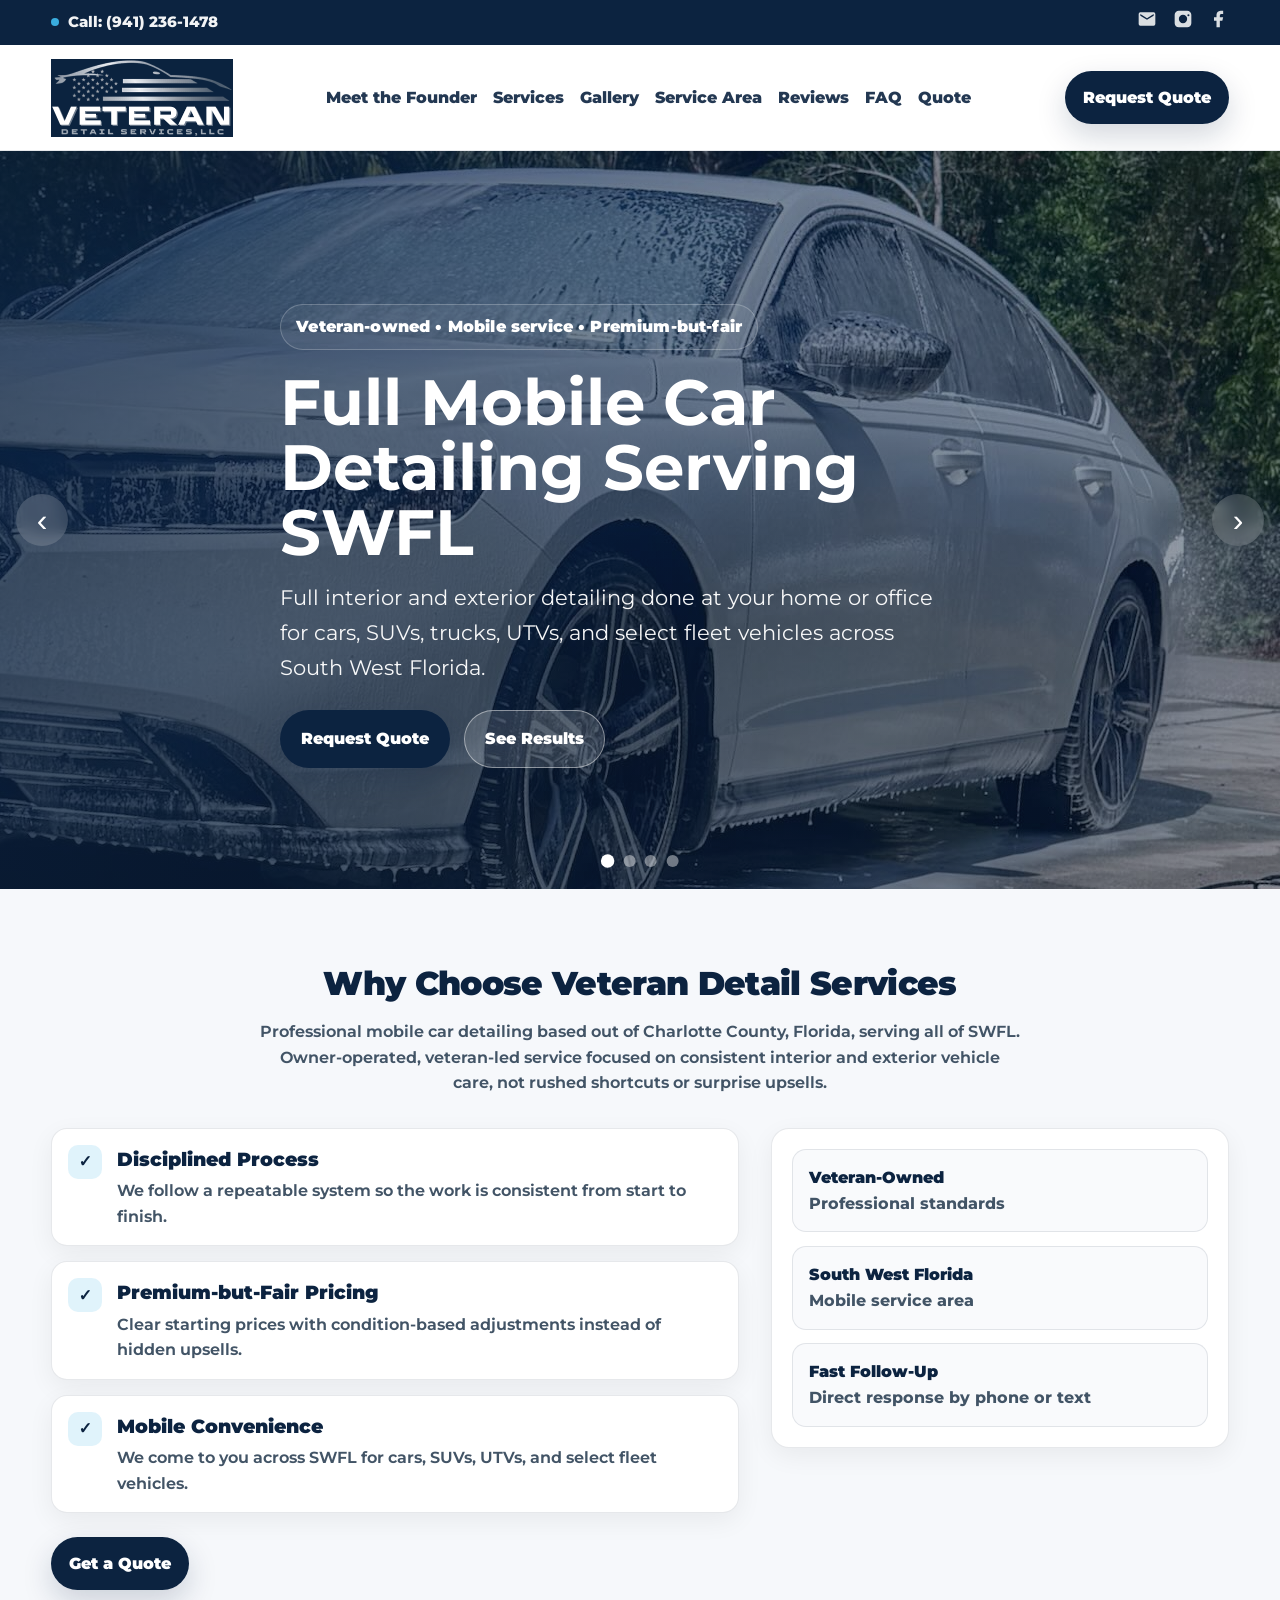
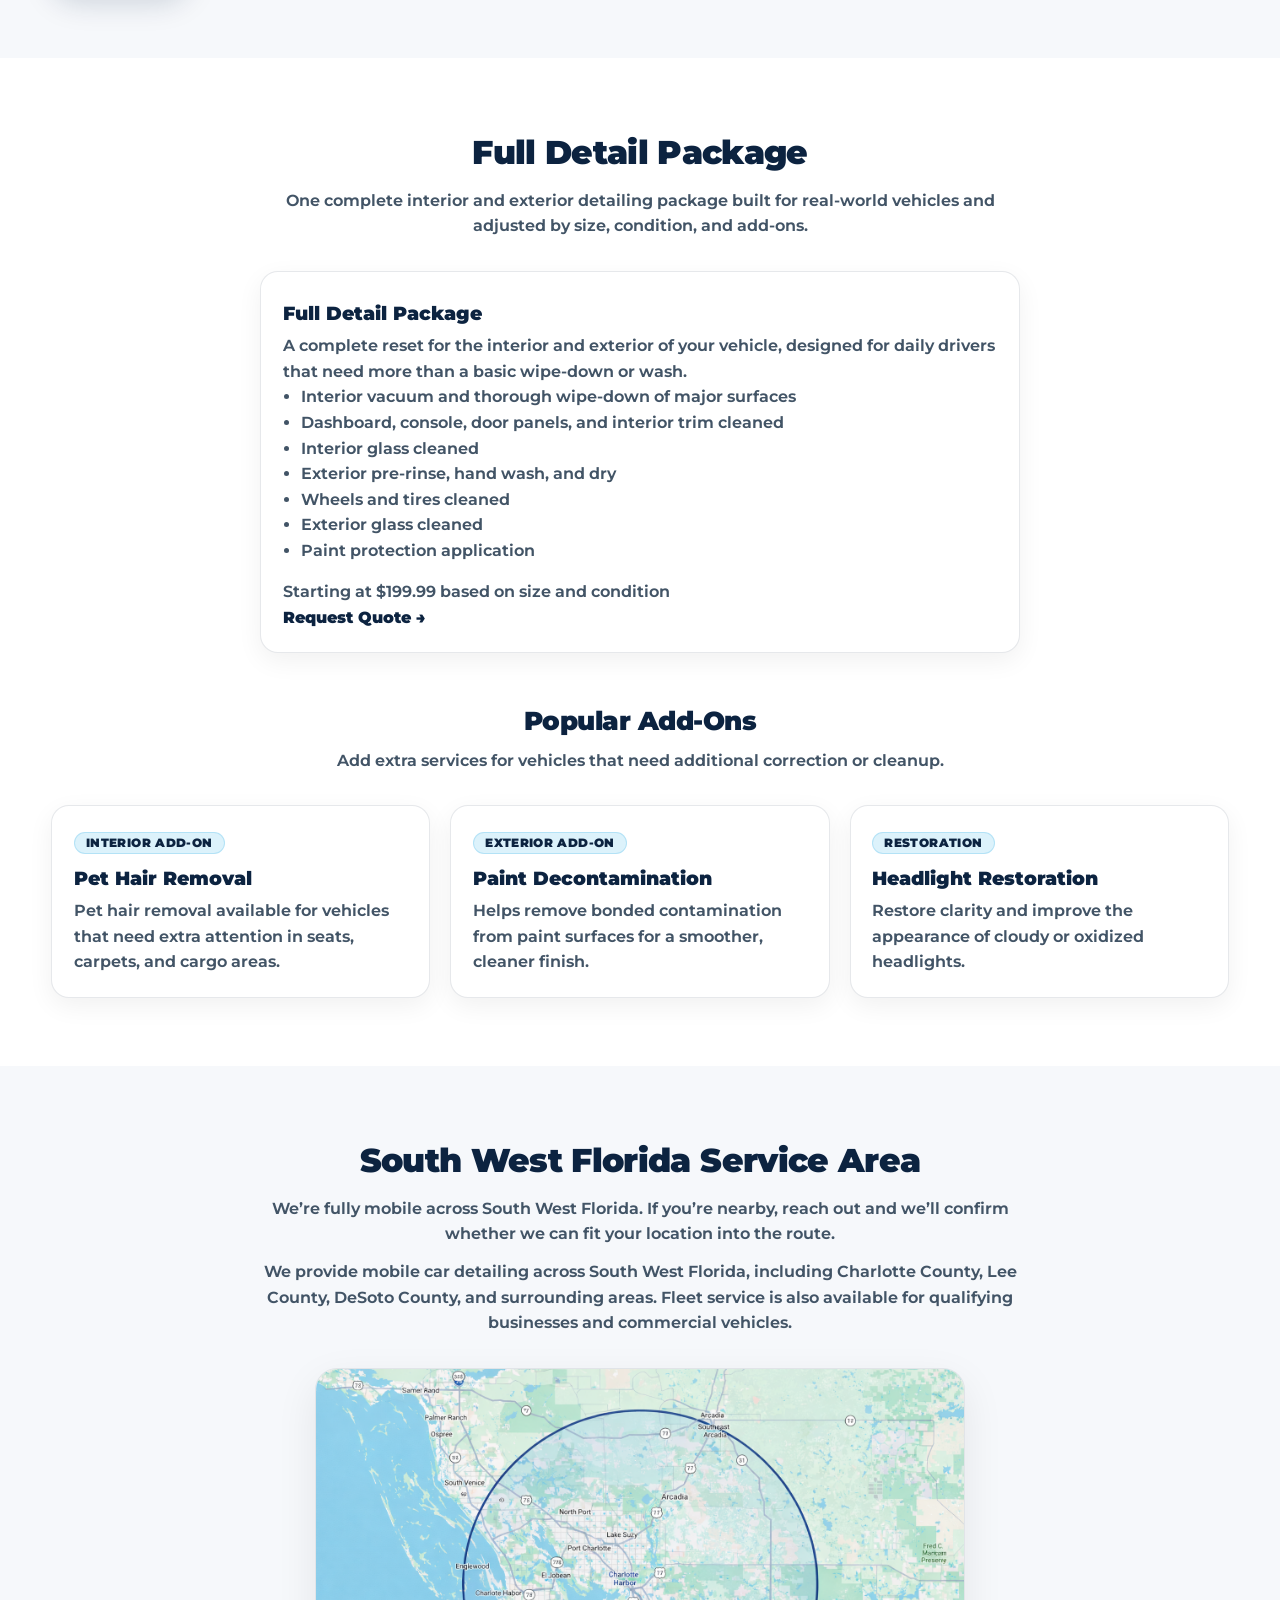
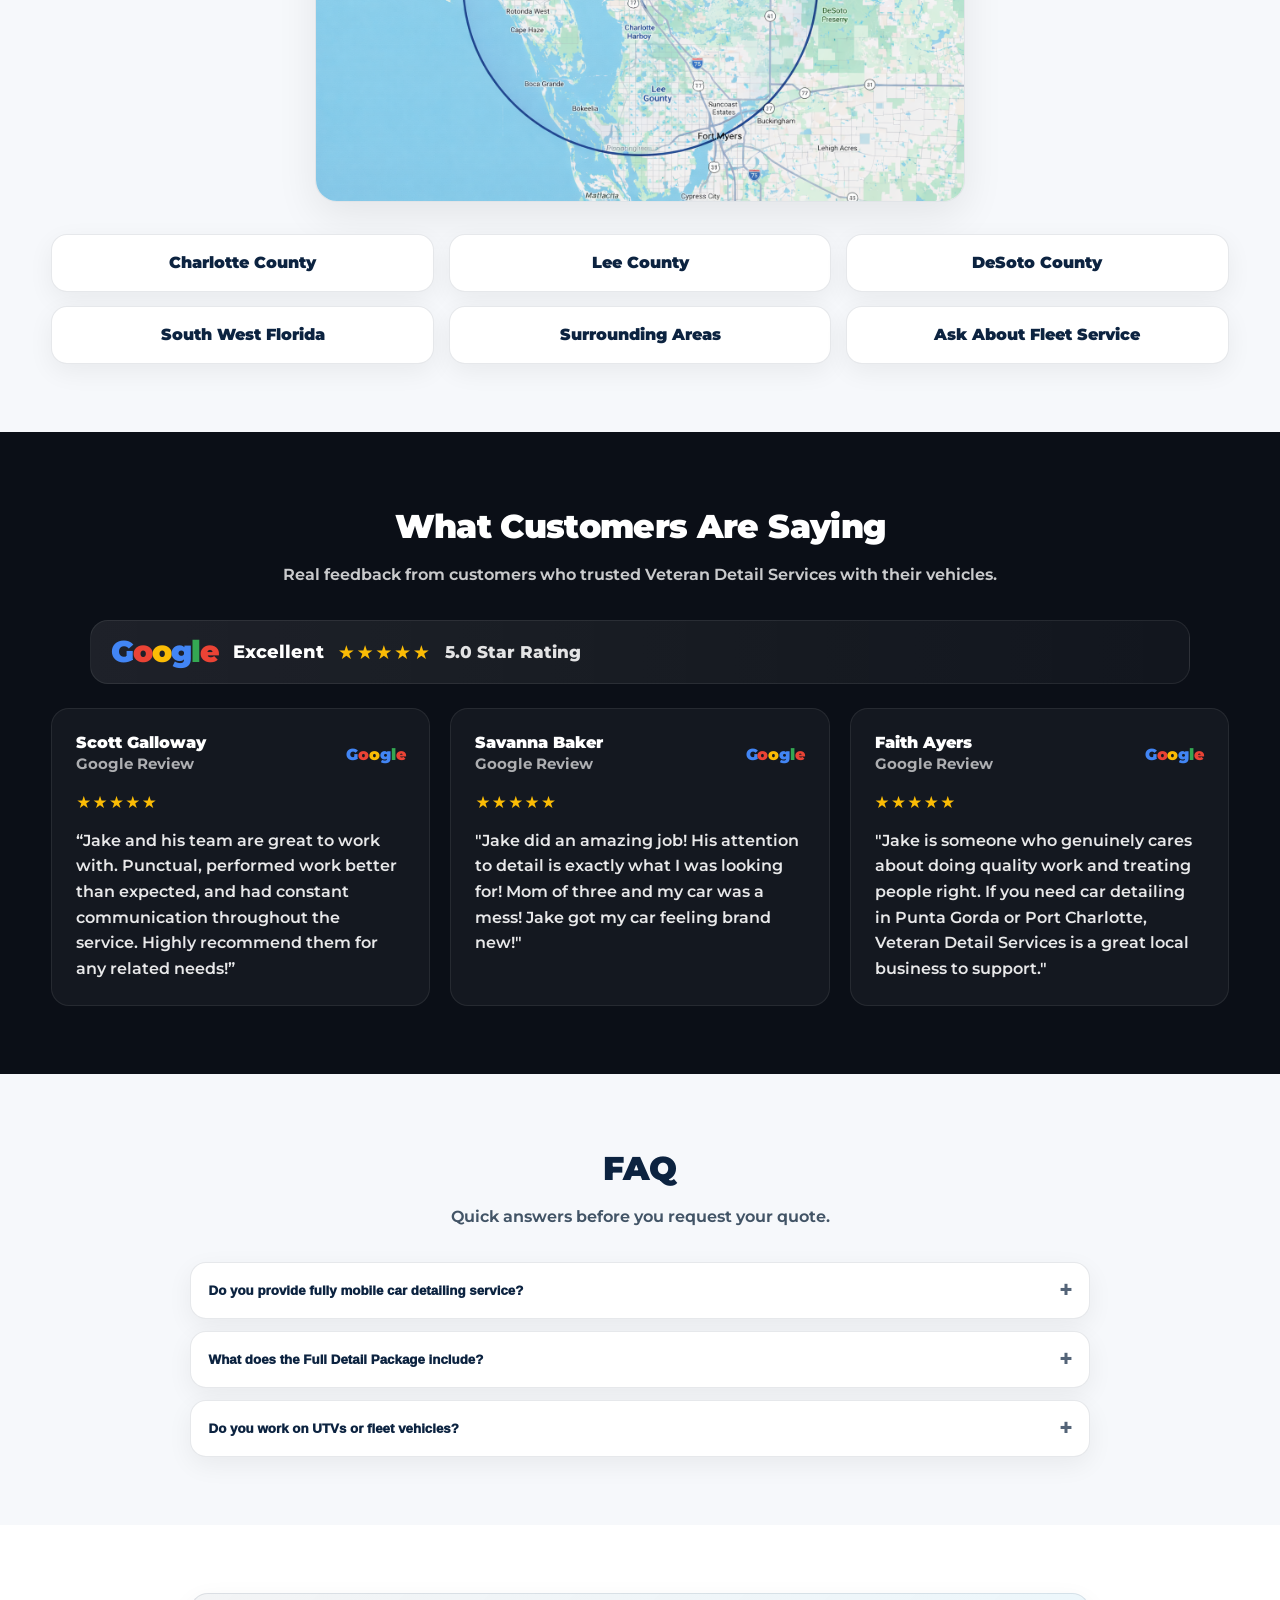
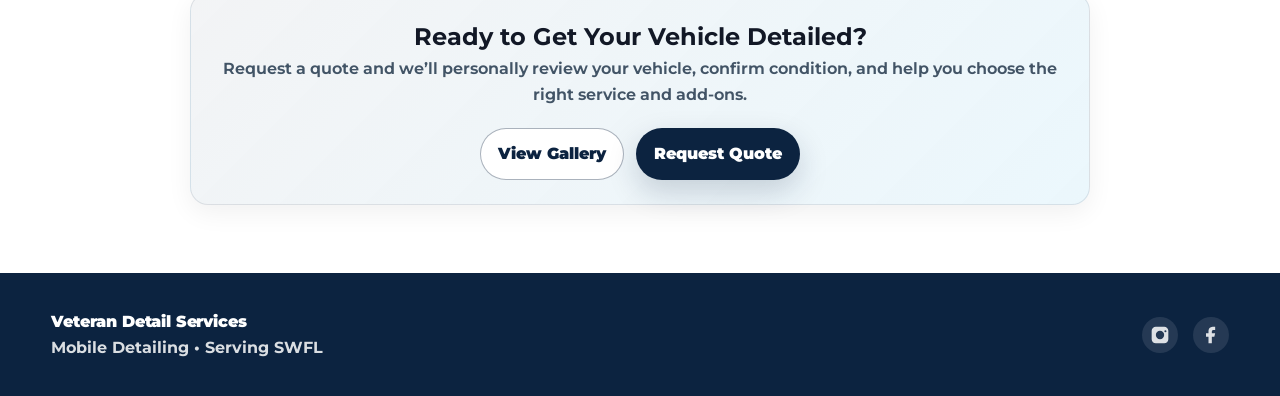
==== commit 733c021f: "Redesign" ====
--- a/index.html
+++ b/index.html
@@ -8,15 +8,19 @@
       content="xdz-H3nLRK2C84TKBhFQIio1q3NKitnjpFAcLu9g1b0"
     />
 
-    <title>Mobile Car Detailing in Charlotte County, FL | Veteran Detail Services</title>
+    <title>Mobile Car Detailing Serving South West Florida | Veteran Detail Services</title>
     <meta
       name="description"
-      content="Veteran-owned mobile car detailing in Charlotte County, FL. Serving Port Charlotte, Punta Gorda, Englewood & surrounding areas. Professional interior and exterior vehicle detailing at your home or office. Request a quote today."
+      content="Veteran-owned mobile car detailing in Charlotte County, FL. Full interior and exterior detailing for cars, SUVs, UTVs, and fleet vehicles in Punta Gorda, Port Charlotte, Englewood, and nearby areas."
+    />
+    <meta
+      name="keywords"
+      content="mobile car detailing Charlotte County FL, Punta Gorda car detailing, Port Charlotte auto detailing, full detail package, SUV detailing, UTV detailing, fleet vehicle detailing, Veteran Detail Services"
     />
     <meta property="og:url" content="https://veterandetailservices.com/" />
     <meta
       property="og:image"
-      content="https://bentley-support-reef.github.io/veteran-detail-services/assets/images/hero.jpg"
+      content="https://veterandetailservices.com/assets/images/hero-slide-foam-action.jpeg"
     />
 
     <link rel="stylesheet" href="assets/css/styles.css" />
@@ -26,20 +30,20 @@
     />
     <link rel="canonical" href="https://veterandetailservices.com/" />
 
-    <!-- Optional: nicer link previews when shared -->
     <meta
       property="og:title"
-      content="Veteran Detail Services | Mobile Detailing (Charlotte County, FL)"
+      content="Mobile Car Detailing in Charlotte County, FL | Veteran Detail Services"
     />
     <meta
       property="og:description"
-      content="Premium-but-fair mobile detailing with disciplined, professional results. Now booking in Charlotte County, Florida."
+      content="Premium-but-fair mobile detailing with disciplined, professional results. Full interior and exterior detailing across Charlotte County, Florida."
     />
     <meta property="og:type" content="website" />
+    <meta property="og:site_name" content="Veteran Detail Services" />
+    <meta name="robots" content="index, follow, max-image-preview:large" />
   </head>
 
   <body id="top">
-    <!-- Top Bar -->
     <div class="topbar">
       <div class="container topbar-inner">
         <a class="topbar-phone" href="tel:+19412361478" aria-label="Call Veteran Detail Services">
@@ -47,7 +51,6 @@
         </a>
 
         <div class="topbar-social" aria-label="Social links">
-          <!-- Email -->
           <a href="mailto:veterandetailservices.swfl@gmail.com" aria-label="Email">
             <svg viewBox="0 0 24 24" class="social-icon" aria-hidden="true">
               <path
@@ -57,7 +60,6 @@
             </svg>
           </a>
 
-          <!-- Instagram -->
           <a
             href="https://www.instagram.com/veterandetailservices.swfl/"
             target="_blank"
@@ -72,7 +74,6 @@
             </svg>
           </a>
 
-          <!-- Facebook -->
           <a
             href="https://www.facebook.com/veterandetailservices"
             target="_blank"
@@ -90,11 +91,10 @@
       </div>
     </div>
 
-    <!-- Navbar -->
     <header class="navbar">
       <div class="container nav-container">
         <a class="logo-wrapper" href="#top" aria-label="Go to home">
-          <img src="assets/images/logo-header.png" alt="Veteran Detail Services" class="logo" />
+          <img src="assets/images/vds-logo-header.png" alt="Veteran Detail Services" class="logo" />
         </a>
 
         <button class="nav-toggle" aria-expanded="false" aria-controls="primaryNav">
@@ -104,104 +104,102 @@
 
         <nav class="nav" id="primaryNav" aria-label="Primary">
           <ul class="nav-links">
-            <li><a href="#founder">Meet the Founder</a></li>
-            <li><a href="#services">Packages</a></li>
-            <li><a href="#gallery">Gallery</a></li>
-            <li><a href="#launch">Launch Offer</a></li>
+            <li><a href="founder.html">Meet the Founder</a></li>
+            <li><a href="#services">Services</a></li>
+            <li><a href="gallery.html">Gallery</a></li>
             <li><a href="#areas">Service Area</a></li>
+            <li><a href="#reviews">Reviews</a></li>
             <li><a href="#faq">FAQ</a></li>
-            <li><a href="#contact">Quote</a></li>
+            <li><a href="contact.html">Quote</a></li>
           </ul>
         </nav>
 
         <div class="nav-cta">
-          <a href="#contact" class="btn-primary">Request Quote</a>
+          <a href="contact.html" class="btn-primary">Request Quote</a>
         </div>
       </div>
     </header>
 
     <main>
-     
-    <!-- Hero -->
       <section class="hero-slider">
-  <div class="hero-slide active" style="background-image: url('assets/images/hero-slide-foam-action.jpeg');">
-    <div class="hero-slide-overlay"></div>
-    <div class="container hero-slide-content">
-      <div class="hero-badge">Veteran-owned • Mobile service • Premium-but-fair</div>
-      <h1>Premium Mobile Detailing in Charlotte County, FL</h1>
-      <p class="hero-subheadline">
-        Professional interior and exterior detailing done right at your home or office.
-      </p>
-      <div class="hero-buttons">
-        <a href="#contact" class="btn-primary large">Request Quote</a>
-        <a href="tel:+19412361478" class="btn-secondary large">Call Now</a>
-      </div>
-    </div>
-  </div>
-
-  <div class="hero-slide" style="background-image: url('assets/images/hero-slide-exterior-finish.jpeg');">
-    <div class="hero-slide-overlay"></div>
-    <div class="container hero-slide-content">
-      <div class="hero-badge">Exterior Detail</div>
-      <h2>Restore Gloss. Protect Your Finish.</h2>
-      <p class="hero-subheadline">
-        Hand-washed exterior, detailed wheels, and a clean finish you can see immediately.
-      </p>
-      <div class="hero-buttons">
-        <a href="#services" class="btn-primary large">View Packages</a>
-      </div>
-    </div>
-  </div>
-
-  <div class="hero-slide" style="background-image: url('assets/images/hero-slide-interior-finish.jpeg');">
-    <div class="hero-slide-overlay"></div>
-    <div class="container hero-slide-content">
-      <div class="hero-badge">Interior Reset</div>
-      <h2>Interior Detailing That Feels Fresh Again</h2>
-      <p class="hero-subheadline">
-        Vacuuming, wipe-downs, floor mats, and the small details that make daily driving better.
-      </p>
-      <div class="hero-buttons">
-        <a href="#contact" class="btn-primary large">Get a Fast Quote</a>
-      </div>
-    </div>
-  </div>
-
-  <div class="hero-slide" style="background-image: url('assets/images/hero-slide-engine-bay.jpeg');">
-    <div class="hero-slide-overlay"></div>
-    <div class="container hero-slide-content">
-      <div class="hero-badge">Owner-Operated</div>
-      <h2>Real Results. Personal Service.</h2>
-      <p class="hero-subheadline">
-        Every vehicle is detailed with care, consistency, and professional standards.
-      </p>
-      <div class="hero-buttons">
-        <a href="#gallery" class="btn-primary large">See Our Work</a>
-      </div>
-    </div>
-  </div>
-
-  <div class="hero-slider-controls">
-    <button class="hero-slider-btn prev" type="button" aria-label="Previous slide">‹</button>
-    <button class="hero-slider-btn next" type="button" aria-label="Next slide">›</button>
-  </div>
-
-  <div class="hero-slider-dots">
-    <button class="hero-dot active" type="button" aria-label="Go to slide 1"></button>
-    <button class="hero-dot" type="button" aria-label="Go to slide 2"></button>
-    <button class="hero-dot" type="button" aria-label="Go to slide 3"></button>
-    <button class="hero-dot" type="button" aria-label="Go to slide 4"></button>
-  </div>
-</section>
-
-      <!-- About -->
+        <div class="hero-slide active" style="background-image: url('assets/images/hero-slide-foam-action.jpeg');">
+          <div class="hero-slide-overlay"></div>
+          <div class="container hero-slide-content">
+            <div class="hero-badge">Veteran-owned • Mobile service • Premium-but-fair</div>
+            <h1>Full Mobile Car Detailing Serving SWFL</h1>
+            <p class="hero-subheadline">
+              Full interior and exterior detailing done at your home or office for cars, SUVs, trucks, UTVs,
+              and select fleet vehicles across South West Florida.
+            </p>
+            <div class="hero-buttons">
+              <a href="contact.html" class="btn-primary large">Request Quote</a>
+              <a href="gallery.html" class="btn-secondary large">See Results</a>
+            </div>
+          </div>
+        </div>
+
+        <div class="hero-slide" style="background-image: url('assets/images/hero-slide-exterior-finish.jpeg');">
+          <div class="hero-slide-overlay"></div>
+          <div class="container hero-slide-content">
+            <div class="hero-badge">Exterior Finish</div>
+            <h2>Clean Paint. Better Gloss. Better Presentation.</h2>
+            <p class="hero-subheadline">
+              Safe wash methods, detailed wheels, and finish-enhancing protection for a cleaner vehicle you notice immediately.
+            </p>
+            <div class="hero-buttons">
+              <a href="#services" class="btn-primary large">View Services</a>
+            </div>
+          </div>
+        </div>
+
+        <div class="hero-slide" style="background-image: url('assets/images/hero-slide-interior-finish.jpeg');">
+          <div class="hero-slide-overlay"></div>
+          <div class="container hero-slide-content">
+            <div class="hero-badge">Interior Reset</div>
+            <h2>Interior Detailing That Feels Clean Again</h2>
+            <p class="hero-subheadline">
+              From daily-driver buildup to deeper resets, we focus on the areas that change how the vehicle feels every time you get in.
+            </p>
+            <div class="hero-buttons">
+              <a href="contact.html" class="btn-primary large">Get a Fast Quote</a>
+            </div>
+          </div>
+        </div>
+
+        <div class="hero-slide" style="background-image: url('assets/images/hero-slide-engine-bay.jpeg');">
+          <div class="hero-slide-overlay"></div>
+          <div class="container hero-slide-content">
+            <div class="hero-badge">Owner-Operated</div>
+            <h2>Real Results. Personal Service.</h2>
+            <p class="hero-subheadline">
+              Every vehicle is handled with disciplined process, honest communication, and one-on-one quality control.
+            </p>
+            <div class="hero-buttons">
+              <a href="founder.html" class="btn-primary large">Meet the Founder</a>
+            </div>
+          </div>
+        </div>
+
+        <div class="hero-slider-controls">
+          <button class="hero-slider-btn prev" type="button" aria-label="Previous slide">‹</button>
+          <button class="hero-slider-btn next" type="button" aria-label="Next slide">›</button>
+        </div>
+
+        <div class="hero-slider-dots">
+          <button class="hero-dot active" type="button" aria-label="Go to slide 1"></button>
+          <button class="hero-dot" type="button" aria-label="Go to slide 2"></button>
+          <button class="hero-dot" type="button" aria-label="Go to slide 3"></button>
+          <button class="hero-dot" type="button" aria-label="Go to slide 4"></button>
+        </div>
+      </section>
+
       <section id="about" class="section section-alt">
         <div class="container">
           <div class="section-header center">
             <h2 class="section-title center">Why Choose Veteran Detail Services</h2>
             <p class="section-subtitle center">
-              Professional mobile car detailing in Charlotte County, Florida. Owner-operated, veteran-led
-              service focused on consistent interior and exterior vehicle care—not rushed shortcuts.
+              Professional mobile car detailing based out of Charlotte County, Florida, serving all of SWFL. Owner-operated, veteran-led service focused on
+              consistent interior and exterior vehicle care, not rushed shortcuts or surprise upsells.
             </p>
           </div>
 
@@ -212,7 +210,7 @@
                   <div class="point-icon">✓</div>
                   <div>
                     <h3>Disciplined Process</h3>
-                    <p>We follow a repeatable checklist so results are consistent every time.</p>
+                    <p>We follow a repeatable system so the work is consistent from start to finish.</p>
                   </div>
                 </div>
 
@@ -220,7 +218,7 @@
                   <div class="point-icon">✓</div>
                   <div>
                     <h3>Premium-but-Fair Pricing</h3>
-                    <p>Transparent pricing with condition-based adjustments—no surprise upsells.</p>
+                    <p>Clear starting prices with condition-based adjustments instead of hidden upsells.</p>
                   </div>
                 </div>
 
@@ -228,13 +226,13 @@
                   <div class="point-icon">✓</div>
                   <div>
                     <h3>Mobile Convenience</h3>
-                    <p>We come to your driveway in Charlotte County—no drop-offs required.</p>
+                    <p>We come to you across SWFL for cars, SUVs, UTVs, and select fleet vehicles.</p>
                   </div>
                 </div>
               </div>
 
               <div class="cta-row">
-                <a href="#contact" class="btn-primary">Get a Quote</a>
+                <a href="contact.html" class="btn-primary">Get a Quote</a>
               </div>
             </div>
 
@@ -245,460 +243,205 @@
                   <span class="kpi-label">Professional standards</span>
                 </div>
                 <div class="kpi">
-                  <span class="kpi-num">Charlotte County</span>
+                  <span class="kpi-num">South West Florida</span>
                   <span class="kpi-label">Mobile service area</span>
                 </div>
                 <div class="kpi">
-                  <span class="kpi-num">Fast Quotes</span>
-                  <span class="kpi-label">Lead follow-up by phone/text</span>
-                </div>
-              </div>
-            </div>
-          </div>
-        </div>
-      </section>
-
-<!-- About the Founder -->
-<section id="founder" class="section">
-  <div class="container">
-    <div class="section-header center">
-      <h2 class="section-title center">About the Founder</h2>
-      <p class="section-subtitle center">
-        Army veteran, former firefighter / paramedic, father, and founder of Veteran Detail Services.
-        Our mission is simple: provide professional vehicle care with a focus on quality, cleanliness, and trust.
-      </p>
-    </div>
-
-    <!-- Founder Intro -->
-    <div class="split founder-intro">
-      <div class="founder-image-wrap">
-  <div class="founder-image-grid">
-    <img
-      src="assets/images/founder.jpg"
-      alt="Jake D'Angelo with Bentley"
-      class="founder-image founder-image-main"
-      loading="lazy"
-    />
-    <img
-      src="assets/images/family.jpeg"
-      alt="Jake D'Angelo with his family"
-      class="founder-image founder-image-secondary"
-      loading="lazy"
-    />
-  </div>
-</div>
-
-      <div class="founder-copy">
-        <h3>Meet Jake</h3>
-        <p>
-          My name is <strong>Jake</strong>, founder of Veteran Detail Services and a proud resident of
-          Punta Gorda, Florida. I served on active duty in the United States Army from 2007 to 2014 as a
-          Forward Observer, including a deployments to the Middle East. I was medically retired following injuries 
-          sustained while deployed.
-        </p>
-        <p>
-          After the military, I continued serving my community as a firefighter and paramedic in Lee County.
-          Those experiences shaped the discipline, attention to detail, and service-first mindset that now
-          guide every part of this business.
-        </p>
-
-      </div>
-    </div>
-
-    <!-- Founder Story Blocks -->
-    <div class="founder-grid">
-      <article class="founder-card">
-        <img
-          src="assets/images/army.jpg"
-          alt="Jake D'Angelo during his Army service"
-          class="founder-card-image founder-card-image-army"
-          loading="lazy"
-        />
-        <div class="founder-card-body">
-          <div class="card-tag">MILITARY SERVICE</div>
-          <h3>Army Veteran</h3>
-          <p>
-            Serving in the Army taught me discipline, leadership, and precision. As a Sergeant leading a fire
-            support team, I learned that attention to detail, adaptability, and professionalism matter in every mission.
-          </p>
-        </div>
-      </article>
-
-      <article class="founder-card">
-        <img
-          src="assets/images/firefighter.jpg"
-          alt="Jake D'Angelo as a firefighter and paramedic"
-          class="founder-card-image founder-card-image-fire"
-          loading="lazy"
-        />
-        <div class="founder-card-body">
-          <div class="card-tag">PUBLIC SERVICE</div>
-          <h3>Former Firefighter / Paramedic</h3>
-          <p>
-            Working in emergency services reinforced the importance of sanitation, safety, and serving people
-            when they need help most. That experience still influences how I approach every vehicle we touch.
-          </p>
-        </div>
-      </article>
-
-      <article class="founder-card">
-        <img
-          src="assets/images/bentley.jpg"
-          alt="Jake D'Angelo and his son Bentley"
-          class="founder-card-image founder-card-image-why"
-          loading="lazy"
-        />
-        <div class="founder-card-body">
-          <div class="card-tag">OUR WHY</div>
-          <h3>Why This Business Exists</h3>
-          <p>Our son Bentley was born at 22 weeks and remains medically fragile. That changed how our family views cleanliness,
-            especially in the vehicle we depend on daily. Veteran Detail Services was built from that experience — to provide 
-            not only a better-looking vehicle, but a cleaner and healthier one.
-          </p>
-        </div>
-      </article>
-    </div>
-
-    <!-- Mission Close -->
-    <div class="founder-mission">
-      <h3>Our Mission</h3>
-      <p>
-        Veteran Detail Services combines professional detailing with a health-conscious approach to vehicle care.
-        We want every customer to feel they received real value, exceptional service, and a vehicle they can take pride in.
-      </p>
-
-      <div class="founder-actions">
-        <a href="#services" class="btn-secondary dark">View Packages</a>
-        <a href="#contact" class="btn-primary">Get a Fast Quote</a>
-      </div>
-    </div>
-  </div>
-</section>
-
-      <!-- Services -->
+                  <span class="kpi-num">Fast Follow-Up</span>
+                  <span class="kpi-label">Direct response by phone or text</span>
+                </div>
+              </div>
+            </div>
+          </div>
+        </div>
+      </section>
+
       <section id="services" class="section">
         <div class="container">
           <div class="section-header center">
-            <h2 class="section-title center">Services & Packages</h2>
+            <h2 class="section-title center">Full Detail Package</h2>
             <p class="section-subtitle center">
-              Choose an essential maintenance clean, step up to a deeper restoration, or request our
-              limited-availability premium service. Request a quote and we’ll confirm details.
-            </p>
-          </div>
-
-          <!-- Tier 1 -->
-          <div class="section-header center" style="margin-top: 1.25rem;">
-            <h3
-              class="section-title center"
-              style="font-size: clamp(1.25rem, 2vw, 1.6rem); margin-bottom: 0.35rem;"
-            >
-              Essential Services
-            </h3>
-            <p class="section-subtitle center">Routine upkeep for light-to-moderate condition vehicles.</p>
+              One complete interior and exterior detailing package built for real-world vehicles and adjusted by size, condition, and add-ons.
+            </p>
+          </div>
+
+          <div class="cards" style="display: flex; justify-content: center;">
+            <article class="card" style="max-width: 760px; width: 100%;">
+              <div class="card-top">
+                <h3>Full Detail Package</h3>
+              </div>
+
+              <p>
+                A complete reset for the interior and exterior of your vehicle, designed for daily drivers that need more than a basic wipe-down or wash.
+              </p>
+
+              <ul class="card-list">
+                <li>Interior vacuum and thorough wipe-down of major surfaces</li>
+                <li>Dashboard, console, door panels, and interior trim cleaned</li>
+                <li>Interior glass cleaned</li>
+                <li>Exterior pre-rinse, hand wash, and dry</li>
+                <li>Wheels and tires cleaned</li>
+                <li>Exterior glass cleaned</li>
+                <li>Paint protection application</li>
+              </ul>
+
+              <p class="card-meta">Starting at $199.99 based on size and condition</p>
+              <a class="card-link" href="contact.html">Request Quote →</a>
+            </article>
+          </div>
+
+          <div class="section-header center" style="margin-top: 3rem;">
+            <h3 class="section-title center" style="font-size: clamp(1.25rem, 2vw, 1.6rem); margin-bottom: 0.35rem;">Popular Add-Ons</h3>
+            <p class="section-subtitle center">Add extra services for vehicles that need additional correction or cleanup.</p>
           </div>
 
           <div class="cards">
             <article class="card">
               <div class="card-top">
-                <div class="card-tag">ESSENTIAL • INTERIOR</div>
-                <h3>Essential Interior Clean</h3>
-              </div>
-
-              <p>A quick, professional interior refresh for well-kept vehicles.</p>
-
-              <ul class="card-list">
-                <li>Interior vacuum</li>
-                <li>Quick clean of interior surfaces</li>
-                <li>Interior window cleaning</li>
-              </ul>
-
-              <p class="card-meta">Starting at $75</p>
-              <a class="card-link" href="#contact">Request Quote →</a>
+                <div class="card-tag">INTERIOR ADD-ON</div>
+                <h3>Pet Hair Removal</h3>
+              </div>
+              <p>Pet hair removal available for vehicles that need extra attention in seats, carpets, and cargo areas.</p>
             </article>
 
             <article class="card">
               <div class="card-top">
-                <div class="card-tag">ESSENTIAL • EXTERIOR</div>
-                <h3>Essential Exterior Wash</h3>
-              </div>
-
-              <p>A safe hand wash to keep your exterior clean and looking sharp.</p>
-
-              <ul class="card-list">
-                <li>Full exterior hand wash</li>
-                <li>Exterior window cleaning</li>
-                <li>Towel dry for a streak-free finish</li>
-              </ul>
-
-              <p class="card-meta">Starting at $55</p>
-              <a class="card-link" href="#contact">Request Quote →</a>
+                <div class="card-tag">EXTERIOR ADD-ON</div>
+                <h3>Paint Decontamination</h3>
+              </div>
+              <p>Helps remove bonded contamination from paint surfaces for a smoother, cleaner finish.</p>
             </article>
 
             <article class="card">
               <div class="card-top">
-                <div class="card-tag">MOST POPULAR</div>
-                <h3>Essential Clean Package</h3>
-              </div>
-
-              <p>Interior + exterior maintenance bundle for a complete refresh.</p>
-
-              <ul class="card-list">
-                <li>Includes Essential Interior Clean</li>
-                <li>Includes Essential Exterior Wash</li>
-              </ul>
-
-              <p class="card-meta">Starting at $100</p>
-              <a class="card-link" href="#contact">Request Quote →</a>
-            </article>
-          </div>
-
-          <!-- Tier 2 -->
-          <div class="section-header center" style="margin-top: 3rem;">
-            <h3
-              class="section-title center"
-              style="font-size: clamp(1.25rem, 2vw, 1.6rem); margin-bottom: 0.35rem;"
-            >
-              Full Detail Services
-            </h3>
-            <p class="section-subtitle center">
-              Deeper cleaning, better protection, and more attention to the details.
-            </p>
-          </div>
-
-          <div class="cards">
-            <article class="card">
-              <div class="card-top">
-                <div class="card-tag">TIER 2 • INTERIOR</div>
-                <h3>Interior Restoration Detail</h3>
-              </div>
-
-              <p>Our interior deep clean: deeper cleaning, spot removal, and UV/leather protection.</p>
-
-              <ul class="card-list">
-                <li>Everything in Essential Interior Clean</li>
-                <li>Deep cleaning of all interior surfaces</li>
-                <li>UV protection for plastics/vinyl</li>
-                <li>Spot removal (light to moderate)</li>
-                <li>Leather cleaning + conditioning (if applicable)</li>
-                <li>Interior window cleaning</li>
-              </ul>
-
-              <p class="card-meta">Starting at $150</p>
-              <a class="card-link" href="#contact">Request Quote →</a>
-            </article>
-
-            <article class="card">
-              <div class="card-top">
-                <div class="card-tag">TIER 2 • EXTERIOR</div>
-                <h3>Exterior Protection Detail</h3>
-              </div>
-
-              <p>A thorough wash with paint protection and detailed wheels/wheel wells.</p>
-
-              <ul class="card-list">
-                <li>Full spray-down + hand wash</li>
-                <li>Paint protection applied</li>
-                <li>Wheels + wheel wells cleaned</li>
-                <li>All exterior glass cleaned</li>
-              </ul>
-
-              <p class="card-meta">Starting at $95</p>
-              <a class="card-link" href="#contact">Request Quote →</a>
-            </article>
-
-            <article class="card">
-              <div class="card-top">
-                <div class="card-tag">BEST VALUE</div>
-                <h3>Complete Restoration Package</h3>
-              </div>
-
-              <p>Our best-value deep-clean bundle: interior restoration + exterior protection.</p>
-
-              <ul class="card-list">
-                <li>Includes Interior Restoration Detail</li>
-                <li>Includes Exterior Protection Detail</li>
-              </ul>
-
-              <p class="card-meta">Starting at $200</p>
-              <a class="card-link" href="#contact">Request Quote →</a>
-            </article>
-          </div>
-
-          <!-- Tier 3 -->
-          <div class="section-header center" style="margin-top: 3rem;">
-            <h3
-              class="section-title center"
-              style="font-size: clamp(1.25rem, 2vw, 1.6rem); margin-bottom: 0.35rem;"
-            >
-              Premium Service
-            </h3>
-            <p class="section-subtitle center">
-              Limited weekly appointments. Designed for vehicles needing the highest level of refinement and
-              protection.
-            </p>
-          </div>
-
-          <div class="cards">
-            <article class="card">
-              <div class="card-top">
-                <div class="card-tag">LIMITED AVAILABILITY</div>
-                <h3>Signature Transformation Detail</h3>
-              </div>
-
-              <p>
-                Our most comprehensive service—interior restoration plus full exterior decontamination and
-                enhanced protection.
-              </p>
-
-              <ul class="card-list">
-                <li>Built on Interior Restoration + Exterior Protection</li>
-                <li>Iron removal + clay treatment (paint decontamination)</li>
-                <li>Enhanced protection application</li>
-                <li>Higher-detail finishing + final inspection</li>
-              </ul>
-
-              <p class="card-meta">Starting at $349</p>
-              <a class="card-link" href="#contact">Request Premium Quote →</a>
-            </article>
-          </div>
-
-          <p class="section-subtitle center" style="margin-top: 1.5rem;">
-            Add-ons available: Paint Decontamination (Clay) $50 • Headlight Restoration $150 • Engine Bay Cleaning
-            $50 • Pet Hair Removal (Light) $40 • Pet Hair Removal (Heavy) $65
-          </p>
-        </div>
-      </section>
-
-      <!-- Gallery -->
-      <section id="gallery" class="section section-alt">
-        <div class="container">
-          <div class="section-header center">
-            <h2 class="section-title center">Gallery</h2>
-            <p class="section-subtitle center">
-              Real examples of our mobile car detailing process including exterior washes, interior cleaning,
-              wheel detailing, and high-gloss paint finishes.
-            </p>
-          </div>
-
-          <div class="gallery-grid">
-            <figure class="gallery-item">
-              <img src="assets/images/gallery-foam.png" alt="Exterior foam wash in progress" loading="lazy" />
-            </figure>
-            <figure class="gallery-item">
-              <img src="assets/images/gallery-wheel.png" alt="Wheel and tire cleaning with detailing brush" loading="lazy" />
-            </figure>
-            <figure class="gallery-item">
-              <img src="assets/images/gallery-interior.png" alt="Interior cleaning with microfiber towel" loading="lazy" />
-            </figure>
-            <figure class="gallery-item">
-              <img src="assets/images/gallery-gloss.png" alt="Glossy paint reflection after detailing" loading="lazy" />
-            </figure>
-            <figure class="gallery-item">
-              <img src="assets/images/gallery-window.png" alt="Streak-free window gloss finish" loading="lazy" />
-            </figure>
-            <figure class="gallery-item">
-              <img src="assets/images/gallery-lifestyle.png" alt="Mobile detailing setup in a driveway" loading="lazy" />
-            </figure>
-          </div>
-        </div>
-      </section>
-
-      <!-- Launch Offer -->
-      <section id="launch" class="section">
-        <div class="container">
-          <div class="section-header center">
-            <h2 class="section-title center">Now Booking in Charlotte County</h2>
-            <p class="section-subtitle center">
-              We’re officially launching! Our first customers help us build momentum and reviews.
-            </p>
-          </div>
-
-          <div class="launch-grid">
-            <div class="launch-card">
-              <h3>Founding Customer Offer</h3>
-              <p>
-                Intro pricing for our first 25 customers in exchange for honest feedback and (if you’re happy)
-                a quick review on Facebook.
-              </p>
-
-              <ul class="launch-list">
-                <li>Clear communication + on-time arrival</li>
-                <li>Premium products + safe process</li>
-                <li>Final walkthrough before payment</li>
-              </ul>
-
-              <div class="launch-actions">
-                <a href="#contact" class="btn-primary">Request a Quote</a>
-                <a href="tel:+19412361478" class="btn-secondary dark">Call Now</a>
-              </div>
-
-              <p class="mini-note founding-offer">
-                🎉 Founding Offer: Use code 
-                <span class="coupon-code">FOUNDING25</span> 
-                for <strong>$25 off</strong> your detail.
-                <span class="offer-limit">(First 25 bookings only)</span>
-              </p>
-            </div>
-
-            <div class="launch-card alt">
-              <h3>What You’ll Get</h3>
-              <p>
-                Clean results that look great in daylight—not just under shade. We focus on repeatable standards,
-                not rushed “wipe and shine.”
-              </p>
-
-              <div class="mini-kpis">
-                <div class="mini-kpi">
-                  <span class="mini-num">Premium-but-fair</span>
-                  <span class="mini-label">Transparent pricing</span>
-                </div>
-                <div class="mini-kpi">
-                  <span class="mini-num">Mobile service</span>
-                  <span class="mini-label">We come to you</span>
-                </div>
-                <div class="mini-kpi">
-                  <span class="mini-num">Owner-operated</span>
-                  <span class="mini-label">Quality control</span>
-                </div>
-              </div>
-            </div>
-          </div>
-        </div>
-      </section>
-
-      <!-- Service Area -->
+                <div class="card-tag">RESTORATION</div>
+                <h3>Headlight Restoration</h3>
+              </div>
+              <p>Restore clarity and improve the appearance of cloudy or oxidized headlights.</p>
+            </article>
+          </div>
+        </div>
+      </section>
+
       <section id="areas" class="section section-alt">
         <div class="container">
           <div class="section-header center">
-            <h2 class="section-title center">Charlotte County Service Area</h2>
+            <h2 class="section-title center">South West Florida Service Area</h2>
             <p class="section-subtitle center">
-              We’re fully mobile across Charlotte County. If you’re nearby, reach out—chances are we can make it
-              work.
+              We’re fully mobile across South West Florida. If you’re nearby, reach out and we’ll confirm whether we can fit your location into the route.
             </p>
             <p class="areas-seo center">
-              We provide professional mobile car detailing in Port Charlotte, Punta Gorda, Englewood, Rotonda
-              West, and surrounding communities throughout Charlotte County, Florida. Our fully mobile service
-              brings high-quality interior and exterior detailing directly to your location.
-            </p>
+              We provide mobile car detailing across South West Florida, including Charlotte County, Lee County, DeSoto County, and surrounding areas.
+              Fleet service is also available for qualifying businesses and commercial vehicles.
+            </p>
+          </div>
+
+          <div class="service-area-visual">
+            <img
+              src="assets/images/service-area-map.png"
+              alt="Map showing Veteran Detail Services coverage across Southwest Florida including Charlotte County, Lee County, DeSoto County, and surrounding areas"
+              class="service-area-map-image"
+              loading="lazy"
+            />
           </div>
 
           <div class="areas">
-            <a class="area" href="#contact">Port Charlotte</a>
-            <a class="area" href="#contact">Punta Gorda</a>
-            <a class="area" href="#contact">Englewood</a>
-            <a class="area" href="#contact">Rotonda West</a>
-            <a class="area" href="#contact">North Port (nearby)</a>
-            <a class="area" href="#contact">Ask for Neighboring Counties</a>
-          </div>
-        </div>
-      </section>
-
-      <!-- FAQ -->
-      <section id="faq" class="section">
+            <a class="area" href="contact.html">Charlotte County</a>
+            <a class="area" href="contact.html">Lee County</a>
+            <a class="area" href="contact.html">DeSoto County</a>
+            <a class="area" href="contact.html">South West Florida</a>
+            <a class="area" href="contact.html">Surrounding Areas</a>
+            <a class="area" href="contact.html">Ask About Fleet Service</a>
+          </div>
+        </div>
+      </section>
+
+      <section id="reviews" class="section" style="background: #0b0f17; color: #fff;">
+        <div class="container">
+          <div class="section-header center">
+            <h2 class="section-title center" style="color: #fff;">What Customers Are Saying</h2>
+            <p class="section-subtitle center" style="color: rgba(255,255,255,0.78);">
+              Real feedback from customers who trusted Veteran Detail Services with their vehicles.
+            </p>
+          </div>
+
+          <div style="max-width: 1100px; margin: 0 auto 1.5rem; padding: 1rem 1.25rem; border-radius: 18px; background: linear-gradient(90deg, rgba(255,255,255,0.08), rgba(255,255,255,0.03)); border: 1px solid rgba(255,255,255,0.08); display: flex; justify-content: space-between; align-items: center; gap: 1rem; flex-wrap: wrap;">
+            <div style="display: flex; align-items: center; gap: 0.85rem; flex-wrap: wrap;">
+              <div aria-label="Google" style="font-size: 1.9rem; font-weight: 900; letter-spacing: -0.03em; line-height: 1;">
+                <span style="color: #4285F4;">G</span><span style="color: #EA4335;">o</span><span style="color: #FBBC05;">o</span><span style="color: #4285F4;">g</span><span style="color: #34A853;">l</span><span style="color: #EA4335;">e</span>
+              </div>
+              <div style="font-size: 1.1rem; font-weight: 800; color: #fff;">Excellent</div>
+              <div style="font-size: 1.2rem; letter-spacing: 0.08em; color: #fbbc05;" aria-label="5 out of 5 stars">★★★★★</div>
+              <div style="font-size: 1.05rem; font-weight: 800; color: rgba(255,255,255,0.88);">5.0 Star Rating</div>
+            </div>
+          </div>
+
+          <div class="cards">
+            <article class="card" style="padding: 1.5rem; background: rgba(255,255,255,0.04); border: 1px solid rgba(255,255,255,0.08); box-shadow: none; color: #fff;">
+              <div style="display: flex; align-items: center; justify-content: space-between; gap: 1rem; margin-bottom: 0.8rem;">
+                <div>
+                  <div style="font-weight: 900; color: #fff; line-height: 1.2;">Scott Galloway</div>
+                  <div style="font-size: 0.92rem; font-weight: 700; color: rgba(255,255,255,0.65);">Google Review</div>
+                </div>
+                <div aria-label="Google" style="font-size: 1rem; font-weight: 900; letter-spacing: -0.01em; white-space: nowrap;">
+                  <span style="color: #4285F4;">G</span><span style="color: #EA4335;">o</span><span style="color: #FBBC05;">o</span><span style="color: #4285F4;">g</span><span style="color: #34A853;">l</span><span style="color: #EA4335;">e</span>
+                </div>
+              </div>
+
+              <div style="font-size: 1.05rem; letter-spacing: 0.08em; color: #fbbc05; margin-bottom: 0.75rem;" aria-label="5 out of 5 stars">★★★★★</div>
+
+              <p style="color: rgba(255,255,255,0.9); font-weight: 600;">
+                “Jake and his team are great to work with. Punctual, performed work better than expected,
+                and had constant communication throughout the service. Highly recommend them for any related needs!”
+              </p>
+            </article>
+
+            <article class="card" style="padding: 1.5rem; background: rgba(255,255,255,0.04); border: 1px solid rgba(255,255,255,0.08); box-shadow: none; color: #fff;">
+              <div style="display: flex; align-items: center; justify-content: space-between; gap: 1rem; margin-bottom: 0.8rem;">
+                <div>
+                  <div style="font-weight: 900; color: #fff; line-height: 1.2;">Savanna Baker</div>
+                  <div style="font-size: 0.92rem; font-weight: 700; color: rgba(255,255,255,0.65);">Google Review</div>
+                </div>
+                <div aria-label="Google" style="font-size: 1rem; font-weight: 900; letter-spacing: -0.01em; white-space: nowrap;">
+                  <span style="color: #4285F4;">G</span><span style="color: #EA4335;">o</span><span style="color: #FBBC05;">o</span><span style="color: #4285F4;">g</span><span style="color: #34A853;">l</span><span style="color: #EA4335;">e</span>
+                </div>
+              </div>
+
+              <div style="font-size: 1.05rem; letter-spacing: 0.08em; color: #fbbc05; margin-bottom: 0.75rem;" aria-label="5 out of 5 stars">★★★★★</div>
+
+              <p style="color: rgba(255,255,255,0.9); font-weight: 600;">
+                "Jake did an amazing job! His attention to detail is exactly what I was looking for! Mom of three and my car was a mess! Jake got my car feeling brand new!"
+              </p>
+            </article>
+
+            <article class="card" style="padding: 1.5rem; background: rgba(255,255,255,0.04); border: 1px solid rgba(255,255,255,0.08); box-shadow: none; color: #fff;">
+              <div style="display: flex; align-items: center; justify-content: space-between; gap: 1rem; margin-bottom: 0.8rem;">
+                <div>
+                  <div style="font-weight: 900; color: #fff; line-height: 1.2;">Faith Ayers</div>
+                  <div style="font-size: 0.92rem; font-weight: 700; color: rgba(255,255,255,0.65);">Google Review</div>
+                </div>
+                <div aria-label="Google" style="font-size: 1rem; font-weight: 900; letter-spacing: -0.01em; white-space: nowrap;">
+                  <span style="color: #4285F4;">G</span><span style="color: #EA4335;">o</span><span style="color: #FBBC05;">o</span><span style="color: #4285F4;">g</span><span style="color: #34A853;">l</span><span style="color: #EA4335;">e</span>
+                </div>
+              </div>
+
+              <div style="font-size: 1.05rem; letter-spacing: 0.08em; color: #fbbc05; margin-bottom: 0.75rem;" aria-label="5 out of 5 stars">★★★★★</div>
+
+              <p style="color: rgba(255,255,255,0.9); font-weight: 600;">
+                "Jake is someone who genuinely cares about doing quality work and treating people right. If you need car detailing in Punta Gorda or Port Charlotte, 
+                Veteran Detail Services is a great local business to support."
+
+              </p>
+            </article>
+          </div>
+        </div>
+      </section>
+
+      <section id="faq" class="section section-alt">
         <div class="container">
           <div class="section-header center">
             <h2 class="section-title center">FAQ</h2>
-            <p class="section-subtitle center">Quick answers before you book.</p>
+            <p class="section-subtitle center">Quick answers before you request your quote.</p>
           </div>
 
           <div class="faq">
@@ -708,373 +451,54 @@
                 <span class="faq-icon">+</span>
               </button>
               <div class="faq-a" hidden>
-                Yes. We are a mobile car detailing service serving Charlotte County. In most cases we can use
-                your outdoor spigot and outlet. We’ll confirm all setup details when you request your quote.
+                Yes. We are a mobile detailing service serving all SWFL locations. At this time, we only require access to a water source on site. We provide our own power and confirm setup details during quote follow-up.
               </div>
             </div>
 
             <div class="faq-item">
               <button class="faq-q" aria-expanded="false">
-                How long does a detail take?
+                What does the Full Detail Package include?
                 <span class="faq-icon">+</span>
               </button>
               <div class="faq-a" hidden>
-                Time depends on vehicle size and condition. Essential cleans are typically 1–2 hours, while full
-                detailing and premium services can take longer.
+                Our Full Detail Package includes both interior and exterior detailing. Final pricing is based on vehicle size, interior condition, and any add-ons you select.
               </div>
             </div>
 
             <div class="faq-item">
               <button class="faq-q" aria-expanded="false">
-                Do you offer paint correction or ceramic coatings?
+                Do you work on UTVs or fleet vehicles?
                 <span class="faq-icon">+</span>
               </button>
               <div class="faq-a" hidden>
-                We’re scaling into advanced services. For now we focus on high-quality cleaning, decontamination,
-                and protection options.
-              </div>
-            </div>
-          </div>
-        </div>
-      </section>
-
-      <!-- Contact -->
-        <section id="contact" class="section section-alt">
-          <div class="container">
-            <div class="section-header center">
-              <h2 class="section-title center">Get Your Instant Estimate</h2>
-              <p class="section-subtitle center">
-                Select your vehicle size, condition, and service package to see an instant price range.
-                Many vehicles qualify for lower pricing after a quick review.
-              </p>
-              <p class="mini-note center">
-                ✓ Veteran-owned • ✓ Mobile service • ✓ Serving Charlotte County
-              </p>
-            </div>
-
-            <div class="contact-grid">
-              <div>
-                <div id="quoteContainer">
-                <form class="form" id="quoteForm" action="https://formspree.io/f/xpqjkpwk" method="POST">
-                  <input type="text" name="_gotcha" class="hp-field" tabindex="-1" autocomplete="off" />
-                  <input type="hidden" name="_subject" value="🚗 New Veteran Detail Services Lead" />
-
-                  <div class="form-grid">
-                    <label>
-                      Name
-                      <input name="name" required autocomplete="name" />
-                    </label>
-
-                    <label>
-                      Phone
-                      <input name="phone" required autocomplete="tel" />
-                    </label>
-
-                    <label>
-                      Email 
-                      <input type="email" name="email" autocomplete="email" />
-                    </label>
-
-                    <label>
-                      City (Charlotte County)
-                      <input name="city" required placeholder="Port Charlotte, Punta Gorda, etc." />
-                    </label>
-
-                    <label>
-                      Vehicle (Year / Make / Model)
-                      <input name="vehicle" required placeholder="e.g., 2020 Toyota Camry" autocapitalize="words"/>
-                    </label>
-
-                    <label>
-                      Vehicle Size
-                      <select name="size" id="vehicleSize" required>
-                        <option value="" disabled selected>Select size</option>
-                        <option value="sedan">Sedan / Coupe</option>
-                        <option value="suv">SUV / Truck</option>
-                        <option value="large">Large SUV / 3-Row</option>
-                      </select>
-                    </label>
-                  </div>
-
-                  <label for="vehicleCondition" class="form-block-label">Vehicle Condition</label>
-
-                  <div class="condition-guide">
-                    <div class="condition-card">
-                      <div class="condition-title">Light</div>
-                      <ul>
-                        <li>Well maintained vehicle</li>
-                        <li>Minimal dust or debris</li>
-                        <li>No stains or pet hair</li>
-                      </ul>
-                    </div>
-
-                    <div class="condition-card">
-                      <div class="condition-title">Moderate</div>
-                      <ul>
-                        <li>Typical daily driver</li>
-                        <li>Some dirt or sand</li>
-                        <li>Minor stains or crumbs</li>
-                      </ul>
-                    </div>
-
-                    <div class="condition-card">
-                      <div class="condition-title">Heavy</div>
-                      <ul>
-                        <li>Pet hair present</li>
-                        <li>Deep stains or spills</li>
-                        <li>Heavy sand, dirt, or buildup</li>
-                      </ul>
-                    </div>
-                  </div>
-
-                  <select name="condition" id="vehicleCondition" required>
-                    <option value="" disabled selected>Select condition</option>
-                    <option value="light">Light (well-kept)</option>
-                    <option value="moderate">Moderate (daily driver)</option>
-                    <option value="heavy">Heavy (stains, sand, pet hair)</option>
-                  </select>
-
-                  <label for="servicePackage" class="form-block-label">Package</label>
-
-                  <p class="form-recommendation">
-                    <span class="recommend-label">Most Popular:</span>
-                    <span class="recommend-package">Complete Restoration Package</span>
-                    is the best choice for customers who want a deeper interior reset and full exterior refresh.
-                  </p>
-
-                  <select name="package" id="servicePackage" required>
-                    <option value="" selected disabled>Select package</option>
-
-                    <option value="essential-exterior">
-                      Essential Exterior Wash — Wash + protection (from $55)
-                    </option>
-
-                    <option value="essential-interior">
-                      Essential Interior Clean — Deep interior refresh (from $75)
-                    </option>
-
-                    <option value="essential-bundle">
-                      Essential Clean Package — Interior + Exterior Reset (from $100)
-                    </option>
-
-                    <option value="tier2-exterior">
-                      Exterior Protection Detail — Paint protection focus (from $95)
-                    </option>
-
-                    <option value="tier2-interior">
-                      Interior Restoration Detail — Heavy interior reset (from $150)
-                    </option>
-
-                    <option value="tier2-bundle">
-                      ⭐ Complete Restoration Package — MOST POPULAR (from $200)
-                    </option>
-
-                    <option value="tier3">
-                      Signature Transformation Detail — Full premium detail (from $349)
-                    </option>
-                  </select>
-
-                  <div class="estimate" id="estimateBox">
-                    <div class="estimate-title">Instant Estimate Range</div>
-                    <div class="estimate-range" id="estimateRange">
-                      Select size, condition, and package to see estimate.
-                    </div>
-                    <div class="estimate-note">
-                      Online estimates are intentionally conservative. Many vehicles qualify for lower pricing after a quick review.
-                    </div>
-                  </div>
-
-                  <fieldset class="addons">
-                    <legend>Add-ons (optional)</legend>
-
-                    <label class="check">
-                      <input type="checkbox" name="addons[]" value="clay" class="addon" />
-                      Paint decontamination (clay treatment) (+$50)
-                    </label>
-
-                    <label class="check">
-                      <input type="checkbox" name="addons[]" value="headlights" class="addon" />
-                      Headlight restoration (+$150)
-                    </label>
-
-                    <label class="check">
-                      <input type="checkbox" name="addons[]" value="engine" class="addon" />
-                      Engine bay cleaning (+$50)
-                    </label>
-
-                    <label class="check">
-                      <input type="checkbox" name="addons[]" value="petHairLight" class="addon" />
-                      Pet hair removal (light) (+$40)
-                    </label>
-
-                    <label class="check">
-                      <input type="checkbox" name="addons[]" value="petHairHeavy" class="addon" />
-                      Pet hair removal (heavy) (+$65)
-                    </label>
-                  </fieldset>
-
-                  <label>
-                    What is your #1 goal with this detail? (optional)
-                    <textarea
-                      name="message"
-                      rows="4"
-                      placeholder="Example: remove stains, get ready to sell, deep clean interior, etc."
-                    ></textarea>
-                  </label>
-
-                  <button class="btn-primary large" type="submit">Request Quote</button>
-
-                  <div class="form-status" id="formStatus"></div>
-
-                  <p class="form-note">
-                    We’ll review your request and contact you shortly.
-                  </p>
-                </form>
-              </div>
-
-              <div id="quoteSuccess" class="form-success-card" style="display: none;">
-                <h3>Quote Request Received</h3>
-                <p>
-                  Thank you for contacting <strong>Veteran Detail Services</strong>.
-                </p>
-                <p>
-                  We personally review every request and typically respond within
-                  <strong>15-30 minutes</strong> during business hours.
-                </p>
-                <p>
-                  Need immediate help?<br />
-                  <strong><a href="tel:+19412361478">(941) 236-1478</a></strong>
-                </p>
-                <p class="form-note">
-                  Tip: replying with vehicle photos can help us provide a faster, more accurate quote.
-                </p>
-                <p>
-                  If a friend referred you, we’d love to know.  
-                  And if you’ve used our service before, a quick review helps our
-                  small veteran-owned business grow.
-                </p>
-
-                <a href="https://g.page/r/Ce-Bddehsg52EAE/review" target="_blank" class="btn-secondary">
-                  Leave a Google Review
-                </a>
-              </div>
-            </div>
-
-              <aside class="contact-card">
-                <h3>Contact</h3>
-
-                <p><strong>Phone:</strong> <a href="tel:+19412361478">(941) 236-1478</a></p>
-                <p>
-                  <strong>Email:</strong>
-                  <a href="mailto:veterandetailservices.swfl@gmail.com">veterandetailservices.swfl@gmail.com</a>
-                </p>
-                <p><strong>Hours:</strong> Mon–Sat: 8am–6pm</p>
-                <p><strong>Service:</strong> Mobile across Charlotte County</p>
-
-                <hr style="border: 0; border-top: 1px solid rgba(12,35,64,0.10); margin: 1rem 0;" />
-
-                <div class="payments">
-                  <div class="payments-title">Accepted Payments:</div>
-                  <div class="payment-icons">
-                    <div class="pay-icon">
-                      <img src="assets/images/cash.svg" alt="Cash" class="pay-logo" />
-                      <span>Cash</span>
-                    </div>
-
-                    <div class="pay-icon">
-                      <img src="assets/images/venmo.svg" alt="Venmo" class="pay-logo" />
-                      <span>Venmo</span>
-                    </div>
-
-                    <div class="pay-icon">
-                      <img src="assets/images/cashapp.svg" alt="Cash App" class="pay-logo" />
-                      <span>Cash App</span>
-                    </div>
-
-                    <div class="pay-icon">
-                      <img src="assets/images/zelle.svg" alt="Zelle" class="pay-logo" />
-                      <span>Zelle</span>
-                    </div>
-
-                    <div class="pay-icon">
-                      <img src="assets/images/applepay.svg" alt="Apple Pay" class="pay-logo" />
-                      <span>Apple Pay</span>
-                    </div>
-
-                    <div class="pay-icon">
-                      <img src="assets/images/card.svg" alt="Credit or Debit Card" class="pay-logo" />
-                      <span>Credit / Debit</span>
-                    </div>
-                  </div>
-
-                  <p class="secure-note">
-                    Secure payments accepted. All major payment methods supported.
-                  </p>
-                </div>
-
-                <div class="contact-social">
-                  <a
-                    href="https://www.instagram.com/veterandetailservices.swfl/"
-                    target="_blank"
-                    rel="noopener"
-                    aria-label="Instagram"
-                  >
-                    <svg viewBox="0 0 24 24" class="social-icon" aria-hidden="true">
-                      <path
-                        fill="currentColor"
-                        d="M7 2C4.24 2 2 4.24 2 7v10c0 2.76 2.24 5 5 5h10c2.76 0 5-2.24 5-5V7c0-2.76-2.24-5-5-5H7zm5 5a5 5 0 1 1 0 10 5 5 0 0 1 0-10zm6.5-.75a1.25 1.25 0 1 1 0 2.5 1.25 1.25 0 0 1 0-2.5z"
-                      />
-                    </svg>
-                  </a>
-
-                  <a
-                    href="https://www.facebook.com/veterandetailservices"
-                    target="_blank"
-                    rel="noopener"
-                    aria-label="Facebook"
-                  >
-                    <svg viewBox="0 0 24 24" class="social-icon" aria-hidden="true">
-                      <path
-                        fill="currentColor"
-                        d="M13 22v-8h3l1-4h-4V8c0-1.16.84-2 2-2h2V2h-3c-3.31 0-5 2.69-5 5v3H6v4h3v8h4z"
-                      />
-                    </svg>
-                  </a>
-                </div>
-
-                <div class="what-next">
-                  <h4>What happens next</h4>
-
-                  <ol class="next-steps">
-                    <li><strong>Send your quote request.</strong> We’ll review your vehicle info and add-ons.</li>
-                    <li><strong>Quick confirmation.</strong> We’ll text/call to confirm pricing, access, and timing.</li>
-                    <li><strong>On-site walkthrough.</strong> We confirm condition and any upgrades before we begin.</li>
-                    <li><strong>Detail + final check.</strong> We finish, review the results with you, then collect payment.</li>
-                  </ol>
-
-                  <p class="mini-note">
-                    No automated booking—just fast, personal follow-up.
-                  </p>
-                </div>
-
-                <div class="contact-actions">
-                  <a class="btn-primary" href="tel:+19412361478">Call Now</a>
-                  <a class="btn-secondary dark" href="#services">View Packages</a>
-                </div>
-
-                <p class="mini">Veteran-owned and operated. Professional standards, every appointment.</p>
-              </aside>
-            </div>
-          </div>
-        </section>
+                Yes. We can quote UTVs and select fleet vehicles. Use the quote page to tell us what type of vehicle you have so we can follow up accurately.
+              </div>
+            </div>
+          </div>
+        </div>
+      </section>
+
+      <section class="section">
+        <div class="container">
+          <div class="founder-mission" style="max-width: 900px; margin: 0 auto; text-align: center;">
+            <h2>Ready to Get Your Vehicle Detailed?</h2>
+            <p>
+              Request a quote and we’ll personally review your vehicle, confirm condition, and help you choose the right service and add-ons.
+            </p>
+            <div class="founder-actions" style="justify-content: center;">
+              <a href="gallery.html" class="btn-secondary dark">View Gallery</a>
+              <a href="contact.html" class="btn-primary">Request Quote</a>
+            </div>
+          </div>
+        </div>
+      </section>
     </main>
 
-    <!-- Footer -->
     <footer class="footer">
       <div class="container footer-inner">
         <div>
           <div class="footer-title">Veteran Detail Services</div>
-          <div class="footer-sub">Mobile detailing • Charlotte County, FL</div>
+          <div class="footer-sub">Mobile Detailing • Serving SWFL</div>
         </div>
 
         <div class="footer-social">
@@ -1112,7 +536,7 @@
     <div class="mobile-cta-bar">
       <a href="tel:+19412361478" class="mobile-cta-btn primary">Call</a>
       <a href="sms:+19412361478?body=Hi%20Veteran%20Detail%20Services,%20I%E2%80%99d%20like%20a%20quote." class="mobile-cta-btn">Text</a>
-      <a href="#contact" class="mobile-cta-btn accent">Quote</a>
+      <a href="contact.html" class="mobile-cta-btn accent">Quote</a>
     </div>
 
     <script src="assets/js/main.js"></script>
@@ -1120,23 +544,33 @@
     <script type="application/ld+json">
       {
         "@context": "https://schema.org",
-        "@type": "AutoDetailing",
-        "name": "Veteran Detail Services",
-        "url": "https://veterandetailservices.com/",
-        "telephone": "+1-941-236-1478",
-        "email": "veterandetailservices.swfl@gmail.com",
-        "areaServed": [
-          "Charlotte County, FL",
-          "Port Charlotte, FL",
-          "Punta Gorda, FL",
-          "Englewood, FL",
-          "Rotonda West, FL"
-        ],
-        "sameAs": [
-          "https://www.facebook.com/veterandetailservices",
-          "https://www.instagram.com/veterandetailservices.swfl/"
+        "@graph": [
+          {
+            "@type": "AutoDetailing",
+            "name": "Veteran Detail Services",
+            "url": "https://veterandetailservices.com/",
+            "telephone": "+1-941-236-1478",
+            "email": "veterandetailservices.swfl@gmail.com",
+            "areaServed": [
+              "Charlotte County, FL",
+              "Port Charlotte, FL",
+              "Punta Gorda, FL",
+              "Englewood, FL",
+              "Rotonda West, FL"
+            ],
+            "sameAs": [
+              "https://www.facebook.com/veterandetailservices",
+              "https://www.instagram.com/veterandetailservices.swfl/"
+            ]
+          },
+          {
+            "@type": "WebPage",
+            "name": "Mobile Car Detailing in Charlotte County, FL | Veteran Detail Services",
+            "url": "https://veterandetailservices.com/",
+            "description": "Veteran-owned mobile car detailing in Charlotte County, FL with full interior and exterior detailing for cars, SUVs, UTVs, and fleet vehicles."
+          }
         ]
       }
     </script>
   </body>
-</html>+</html>
--- a/assets/css/styles.css
+++ b/assets/css/styles.css
@@ -131,8 +131,14 @@
   padding: 0.85rem 0;
 }
 
+.logo-wrapper{
+  display: flex;
+  align-items: center;
+  flex-shrink: 0;
+}
+
 .logo{
-  height: 58px;
+  height: 78px;
   width: auto;
   display: block;
 }
@@ -300,18 +306,18 @@
 
 .founder-image{
   width: 100%;
-  height: 350px;
+  height: 420px;
   object-fit: cover;
   border-radius: 12px;
   box-shadow: 0 10px 24px rgba(12,35,64,0.12);
 }
 
 .founder-image-main{
-  object-position: center 25%;
+  object-position: center 18%;
 }
 
 .founder-image-secondary{
-  object-position: center 35%;
+  object-position: center 22%;
 }
 
 .founder-copy h3{
@@ -358,20 +364,20 @@
 
 .founder-card-image{
   width: 100%;
-  height: 210px;
+  height: 250px;
   object-fit: cover;
 }
 
 .founder-card-image-army{
-  object-position: center 18%;
+  object-position: center 25%;
 }
 
 .founder-card-image-fire{
-  object-position: center 20%;
+  object-position: center 42%;
 }
 
 .founder-card-image-why{
-  object-position: center 30%;
+  object-position: center 27%;
 }
 
 .founder-card-body{
@@ -395,7 +401,7 @@
   margin: 0;
 }
 
-.founder-card h3, 
+.founder-card h3,
 .founder-card p{
   min-width: 0;
   overflow-wrap: anywhere;
@@ -427,6 +433,52 @@
   gap: 0.75rem;
   flex-wrap: wrap;
   margin-top: 1.25rem;
+}
+
+@media (max-width: 900px){
+  .founder-image-grid{
+    grid-template-columns: 1fr;
+  }
+
+  .founder-image-wrap{
+    padding: 10px;
+  }
+
+  .founder-image{
+    height: auto;
+    max-height: none;
+    aspect-ratio: auto;
+    object-fit: contain;
+    background: #f6f8fb;
+  }
+
+  .founder-card-image{
+    height: 260px;
+  }
+}
+
+@media (max-width: 640px){
+  .founder-image{
+    height: auto;
+    object-fit: contain;
+    background: #f6f8fb;
+  }
+
+  .founder-card-image{
+    height: 220px;
+  }
+
+  .founder-card-image-army{
+    object-position: center 10%;
+  }
+
+  .founder-card-image-fire{
+    object-position: center 10%;
+  }
+
+  .founder-card-image-why{
+    object-position: center 16%;
+  }
 }
 
 /* =========================
@@ -955,6 +1007,21 @@
 /* =========================
    AREAS
 ========================= */
+.service-area-visual{
+  max-width: 650px;
+  margin: 0 auto 2rem;
+}
+
+.service-area-map-image{
+  display: block;
+  width: 100%;
+  height: auto;
+  border-radius: 22px;
+  border: 1px solid rgba(12,35,64,0.12);
+  box-shadow: var(--shadow-md);
+  background: #fff;
+}
+
 .areas{
   display: grid;
   grid-template-columns: repeat(3, 1fr);
@@ -1033,6 +1100,14 @@
   align-items: stretch;
 }
 
+.contact-stack{
+  display: block;
+}
+
+.contact-stack > * + *{
+  margin-top: 1.25rem;
+}
+
 .form{
   background: #fff;
   border: 1px solid var(--border);
@@ -1056,7 +1131,7 @@
   letter-spacing: 0.01em;
 }
 
-.form input,
+.form input:not([type="checkbox"]):not([type="radio"]),
 .form textarea,
 .form select{
   width: 100%;
@@ -1079,6 +1154,21 @@
 
   box-shadow: 0 2px 8px rgba(12,35,64,0.04);
   transition: box-shadow 0.15s ease, border-color 0.2s ease, transform 0.15s ease;
+}
+
+.check input{
+  width: 18px;
+  height: 18px;
+  flex: 0 0 auto;
+  appearance: auto;
+  -webkit-appearance: checkbox;
+  -moz-appearance: auto;
+  padding: 0;
+  margin: 0;
+  border: 0;
+  box-shadow: none;
+  background-image: none;
+  cursor: pointer;
 }
 
 .form select:hover{
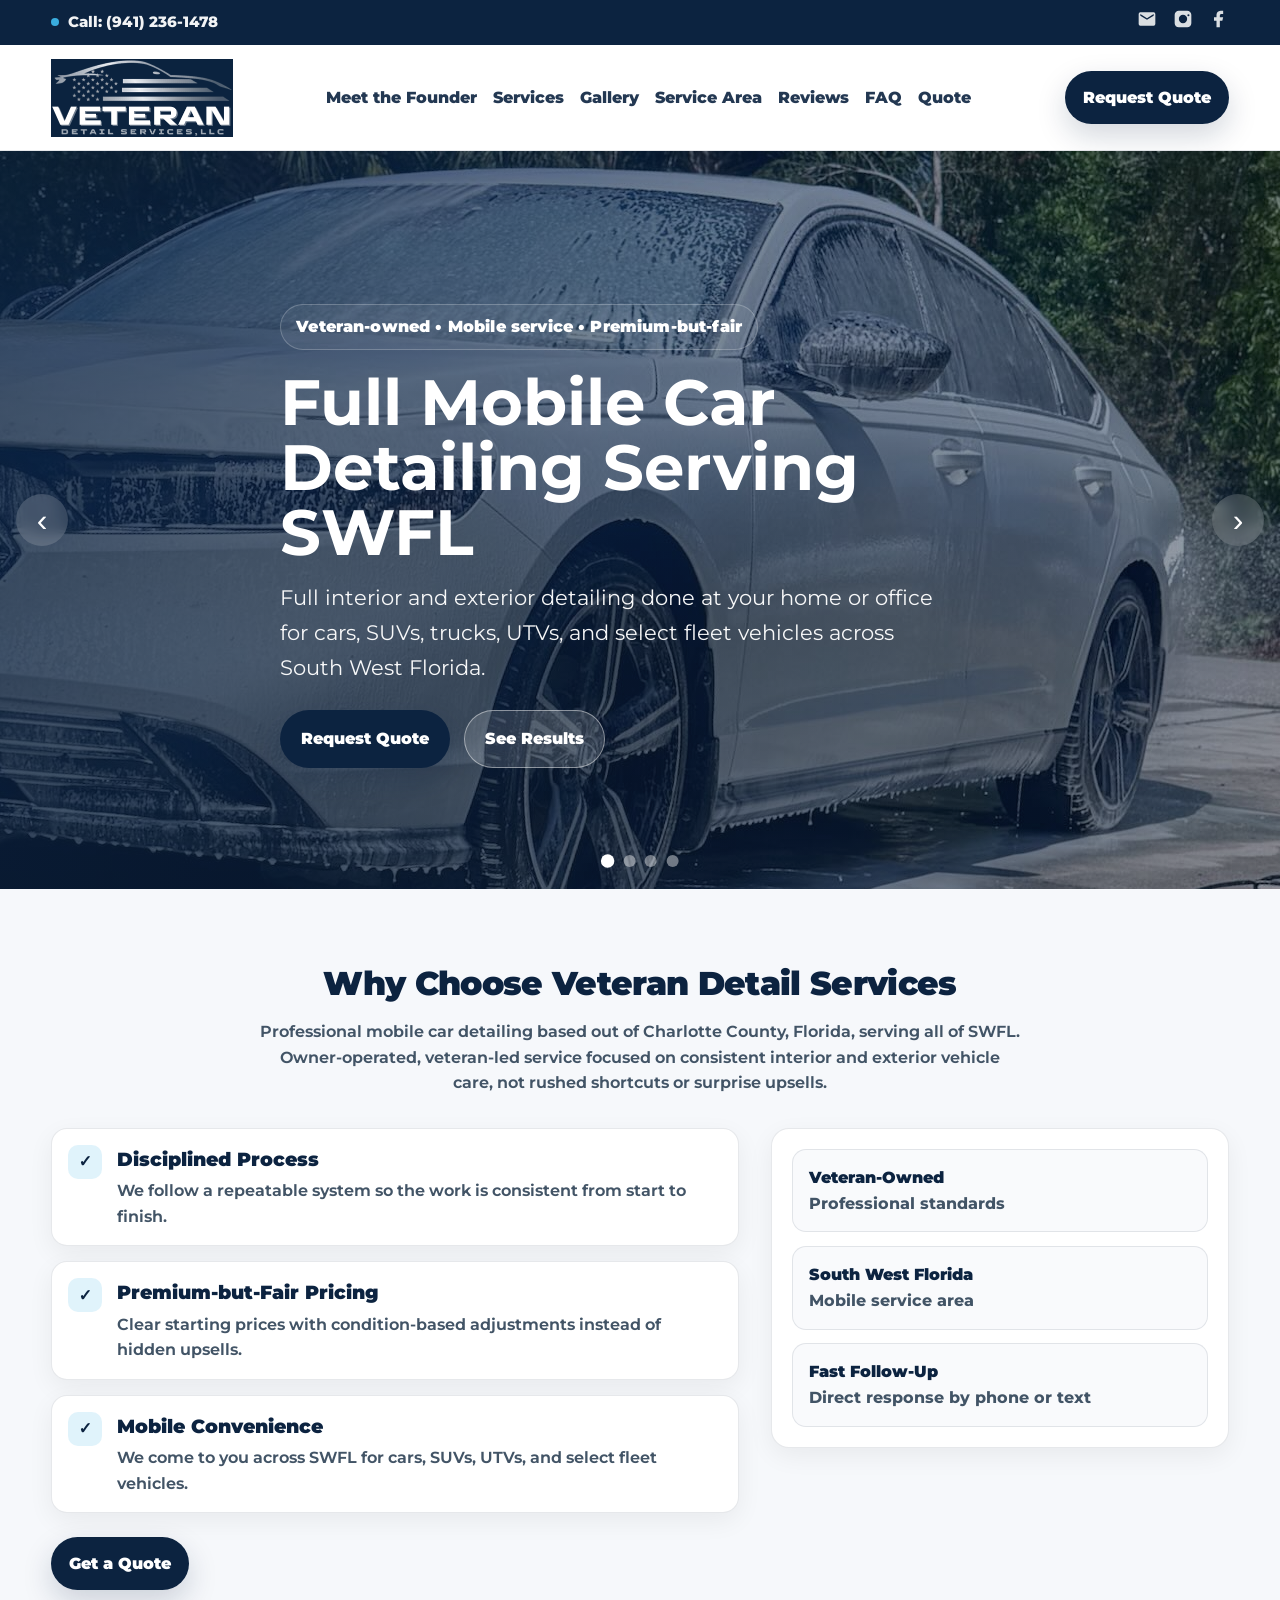
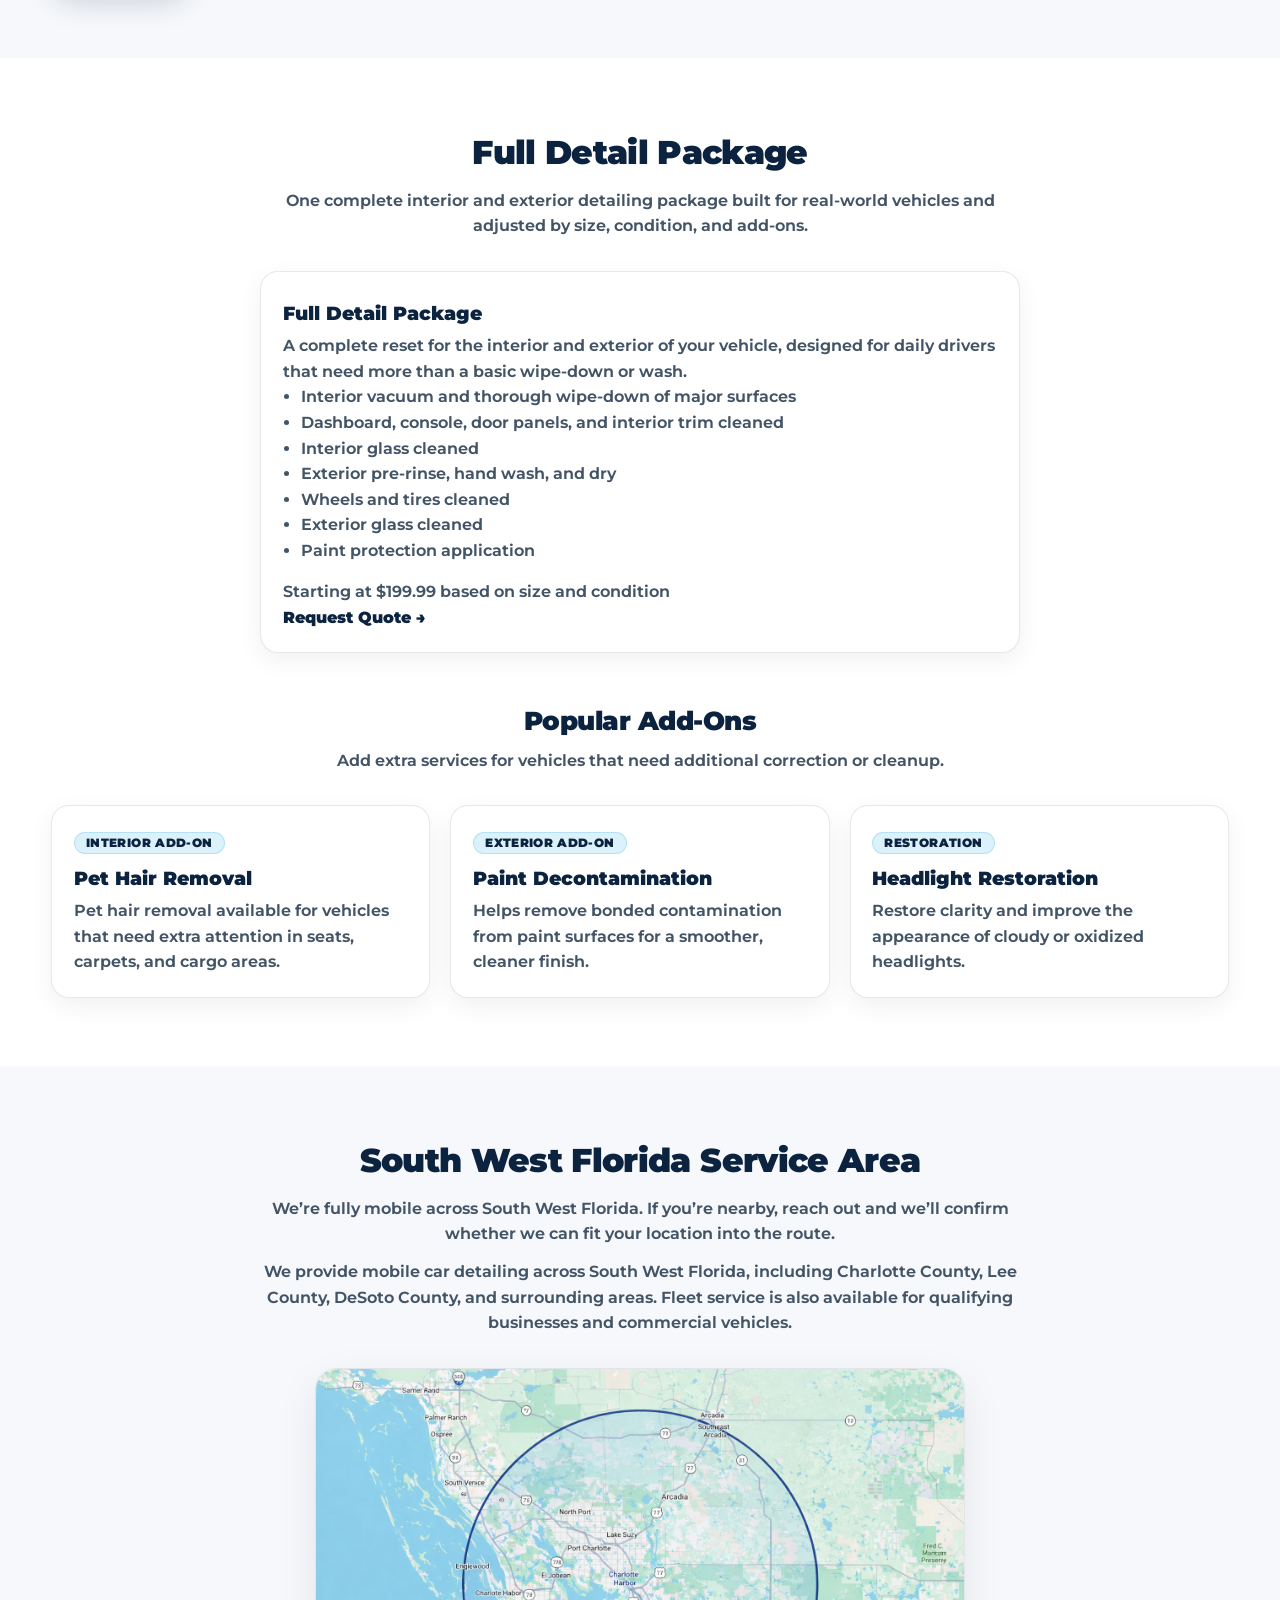
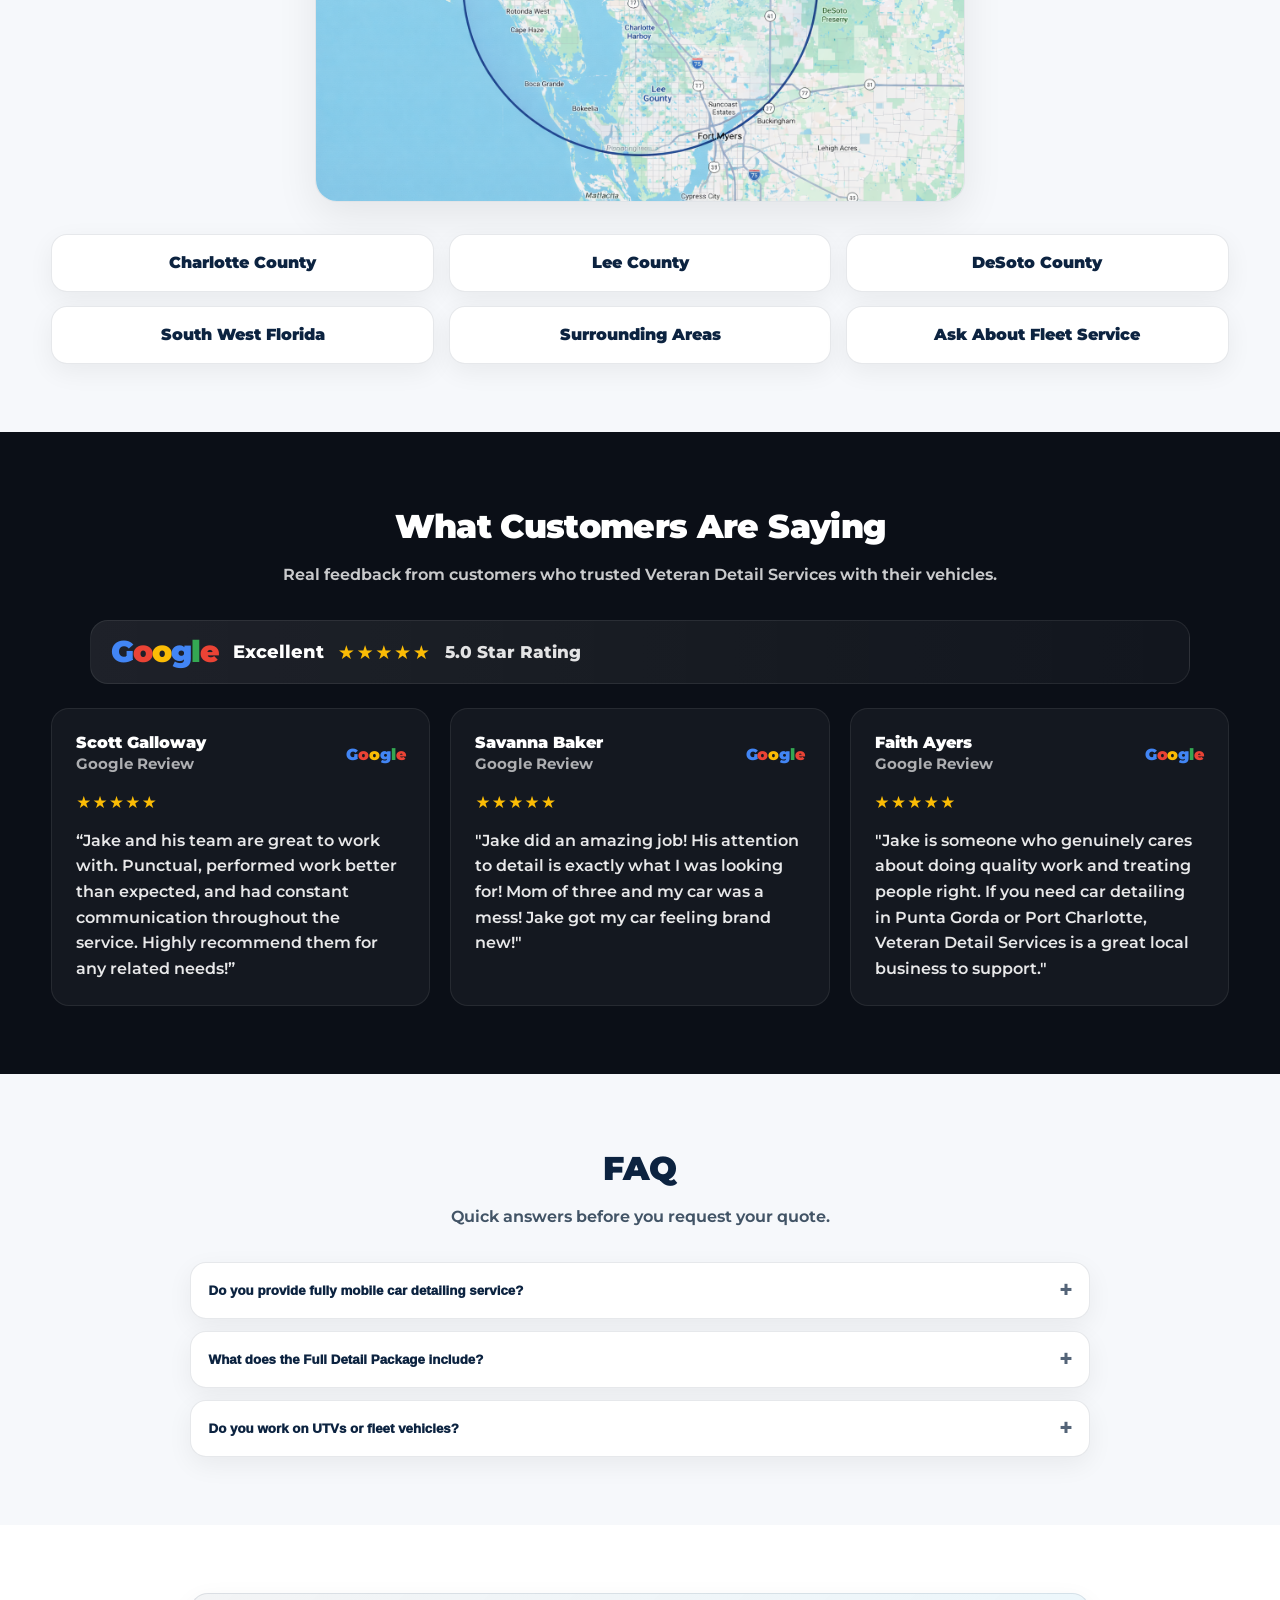
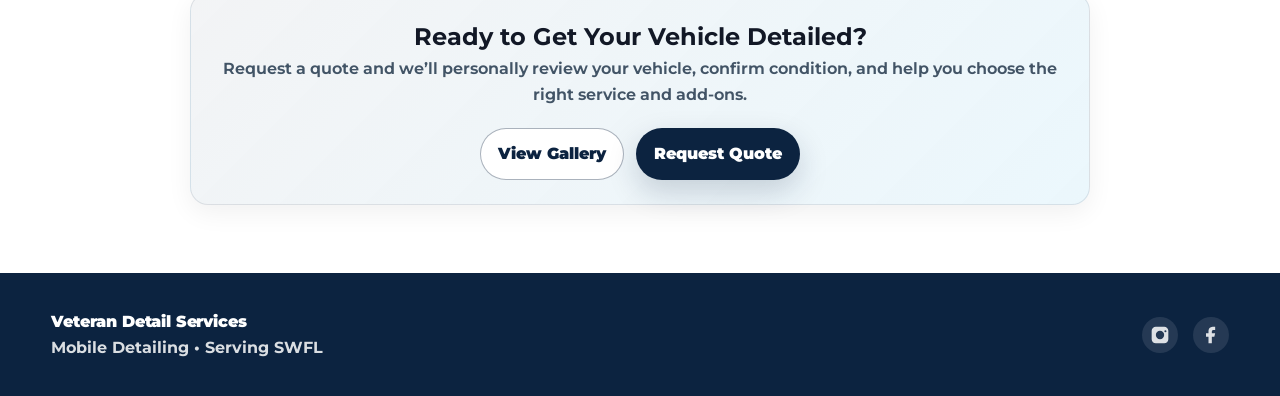
==== commit a0cd662c: "Landing Page Creation" ====
--- a/index.html
+++ b/index.html
@@ -295,7 +295,7 @@
             <p class="section-subtitle center">Add extra services for vehicles that need additional correction or cleanup.</p>
           </div>
 
-          <div class="cards">
+          <div class="cards addon-cards">
             <article class="card">
               <div class="card-top">
                 <div class="card-tag">INTERIOR ADD-ON</div>
@@ -346,12 +346,12 @@
           </div>
 
           <div class="areas">
-            <a class="area" href="contact.html">Charlotte County</a>
-            <a class="area" href="contact.html">Lee County</a>
-            <a class="area" href="contact.html">DeSoto County</a>
-            <a class="area" href="contact.html">South West Florida</a>
+            <a class="area" href="charlotte-county-car-detailing.html">Charlotte County</a>
+            <a class="area" href="lee-county-car-detailing.html">Lee County</a>
+            <a class="area" href="desoto-county-car-detailing.html">DeSoto County</a>
+            <a class="area" href="index.html#areas">South West Florida</a>
             <a class="area" href="contact.html">Surrounding Areas</a>
-            <a class="area" href="contact.html">Ask About Fleet Service</a>
+            <a class="area" href="fleet-detailing.html">Ask About Fleet Service</a>
           </div>
         </div>
       </section>
--- a/assets/css/styles.css
+++ b/assets/css/styles.css
@@ -841,14 +841,35 @@
 }
 
 /* Center Premium (Tier 3) section card */
-#services .cards:last-of-type{
+#services .cards:first-of-type{
   display: flex;
   justify-content: center;
 }
 
-#services .cards:last-of-type .card{
+#services .cards:first-of-type .card{
   width: 100%;
-  max-width: 560px;
+  max-width: 760px;
+}
+
+@media (max-width: 768px) {
+  #services .addon-cards{
+    display: grid !important;
+    grid-template-columns: 1fr !important;
+    gap: 1rem;
+    overflow-x: visible !important;
+  }
+
+  #services .addon-cards .card{
+    width: 100% !important;
+    max-width: none !important;
+    min-width: 0 !important;
+    margin: 0 !important;
+  }
+
+  html,
+  body{
+    overflow-x: hidden;
+  }
 }
 
 /* =========================
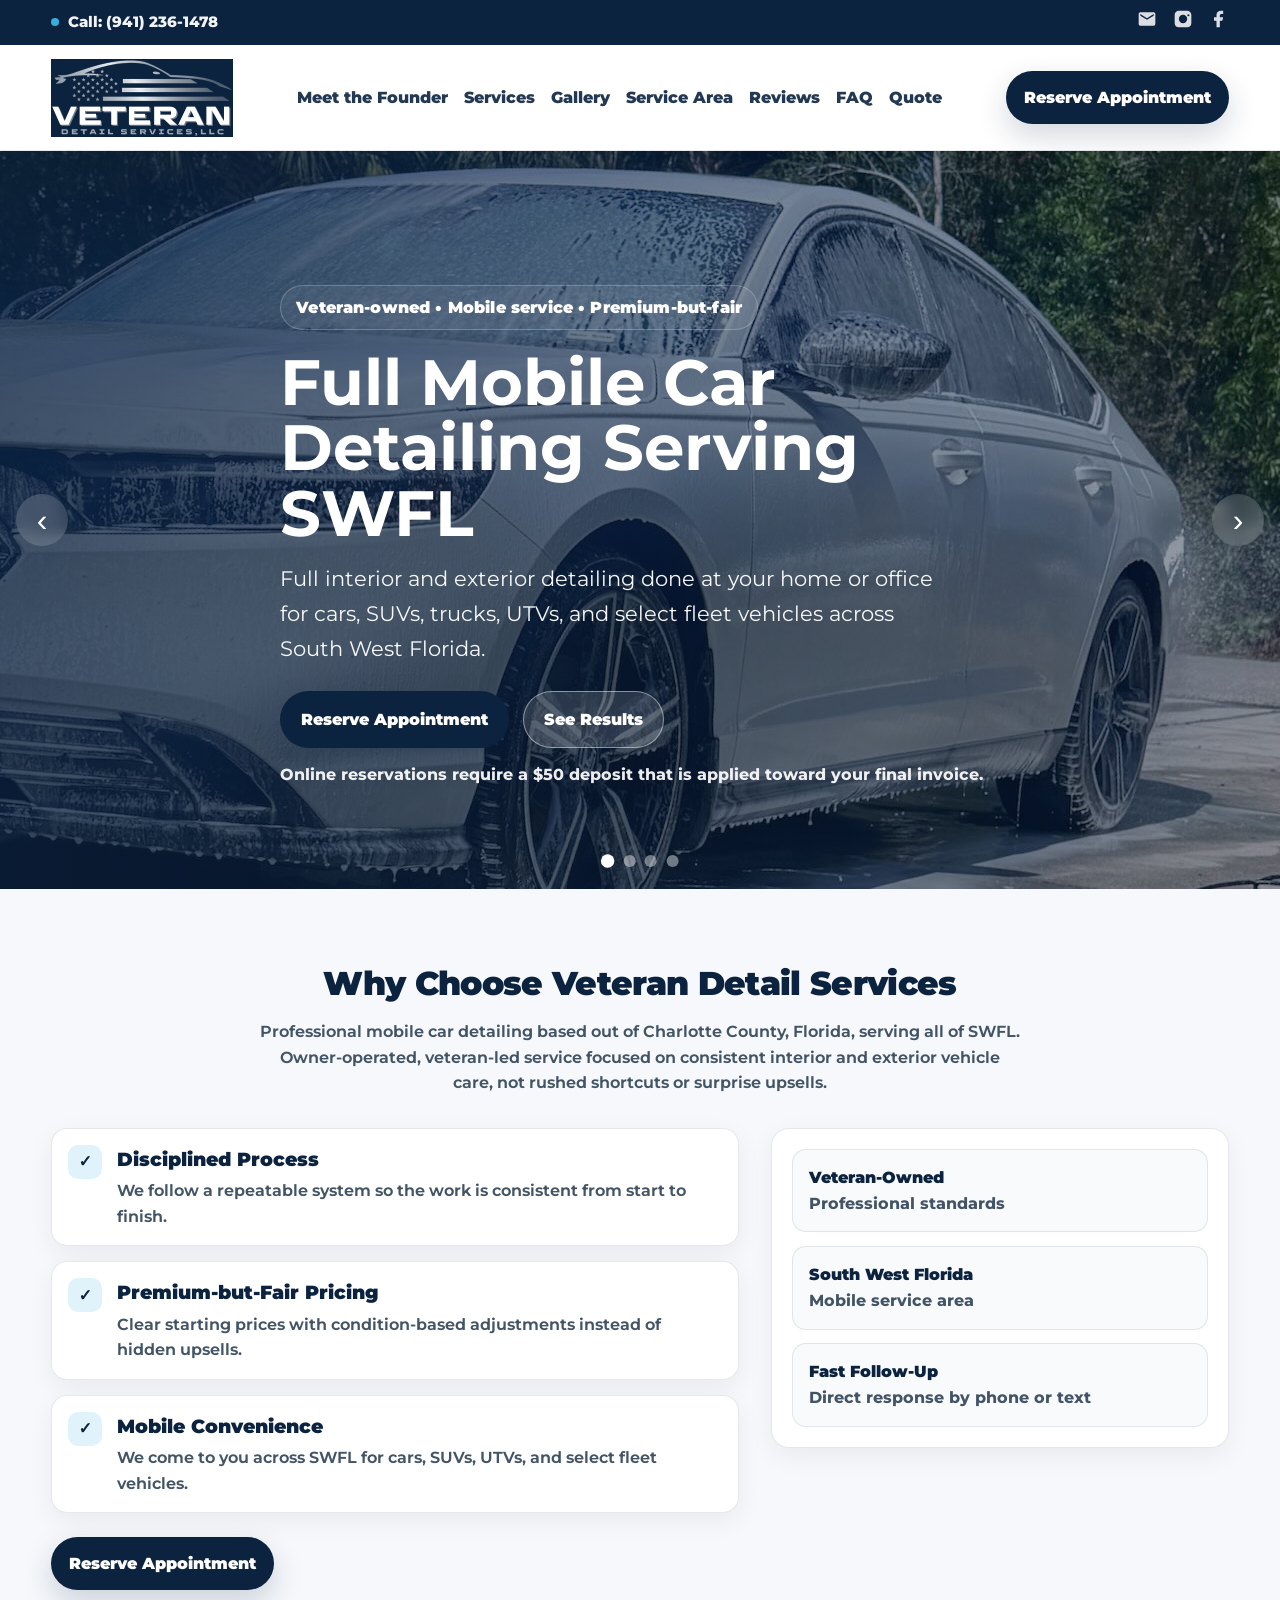
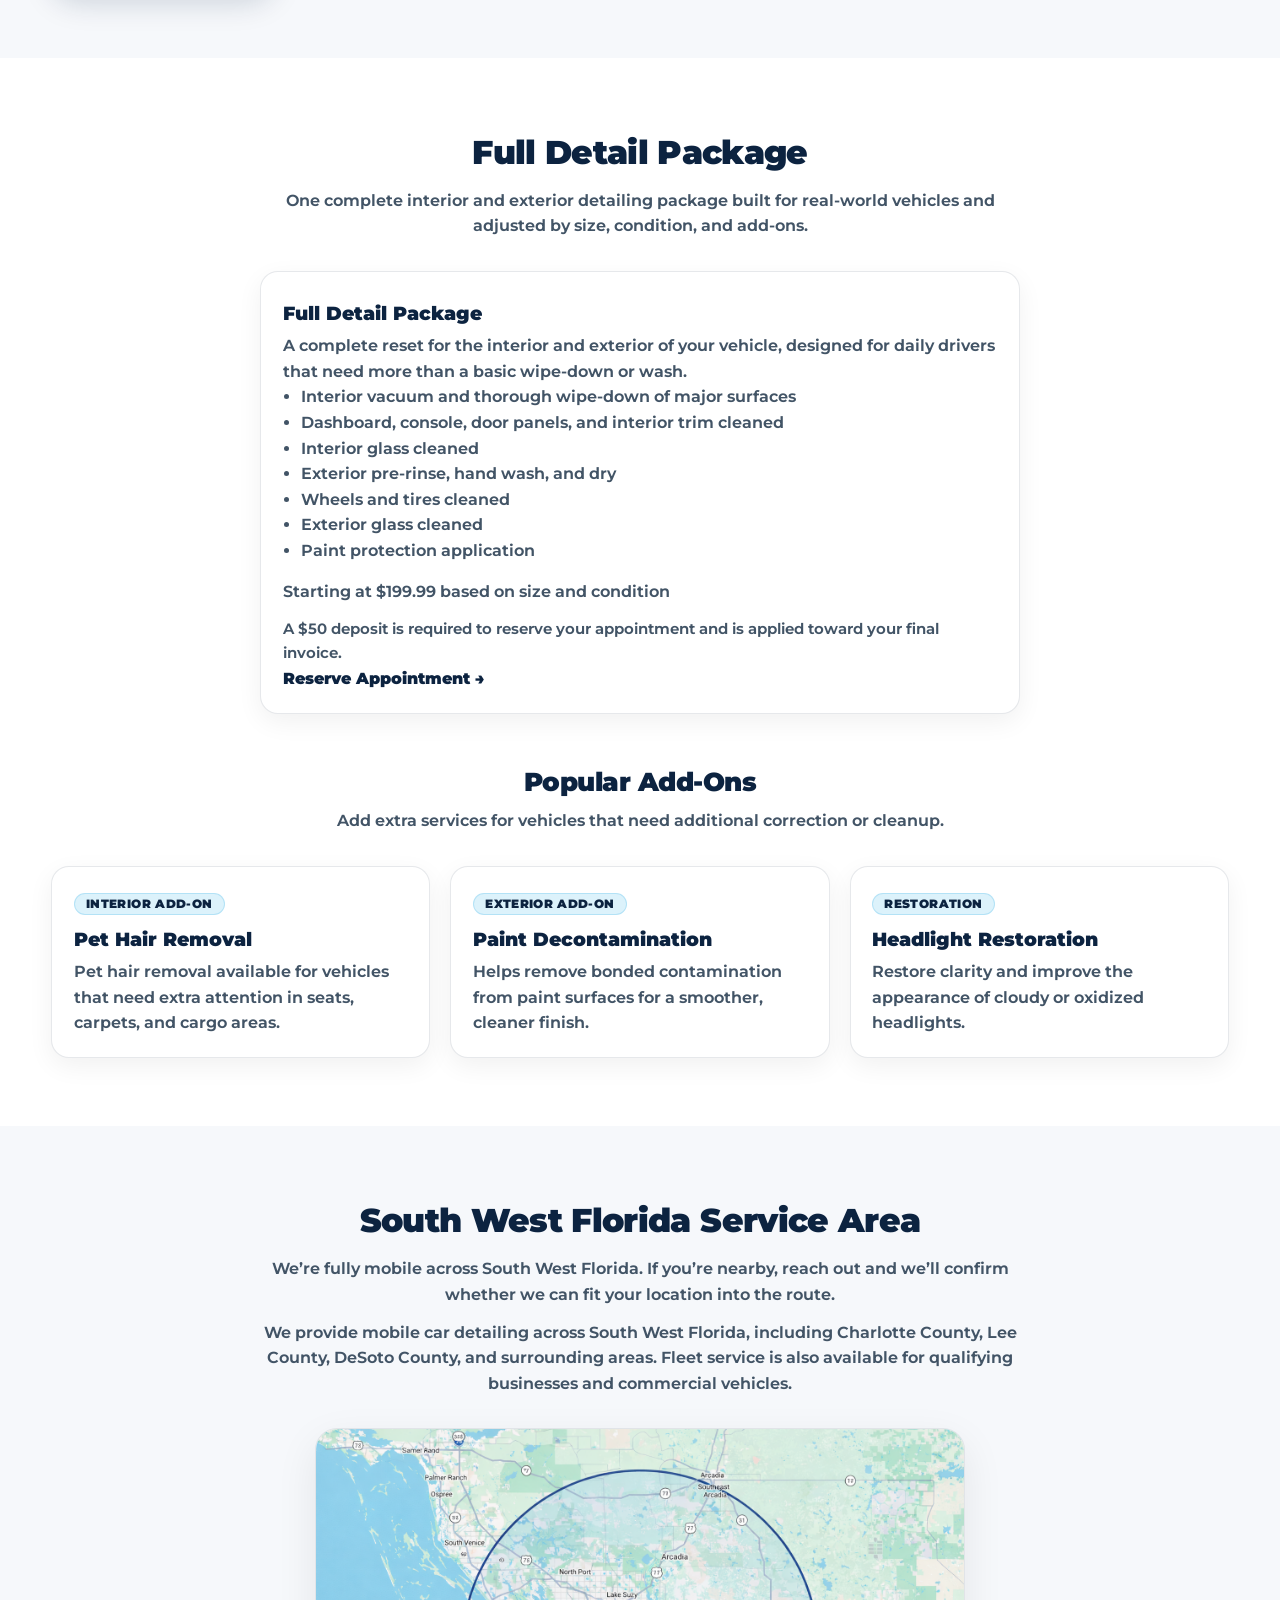
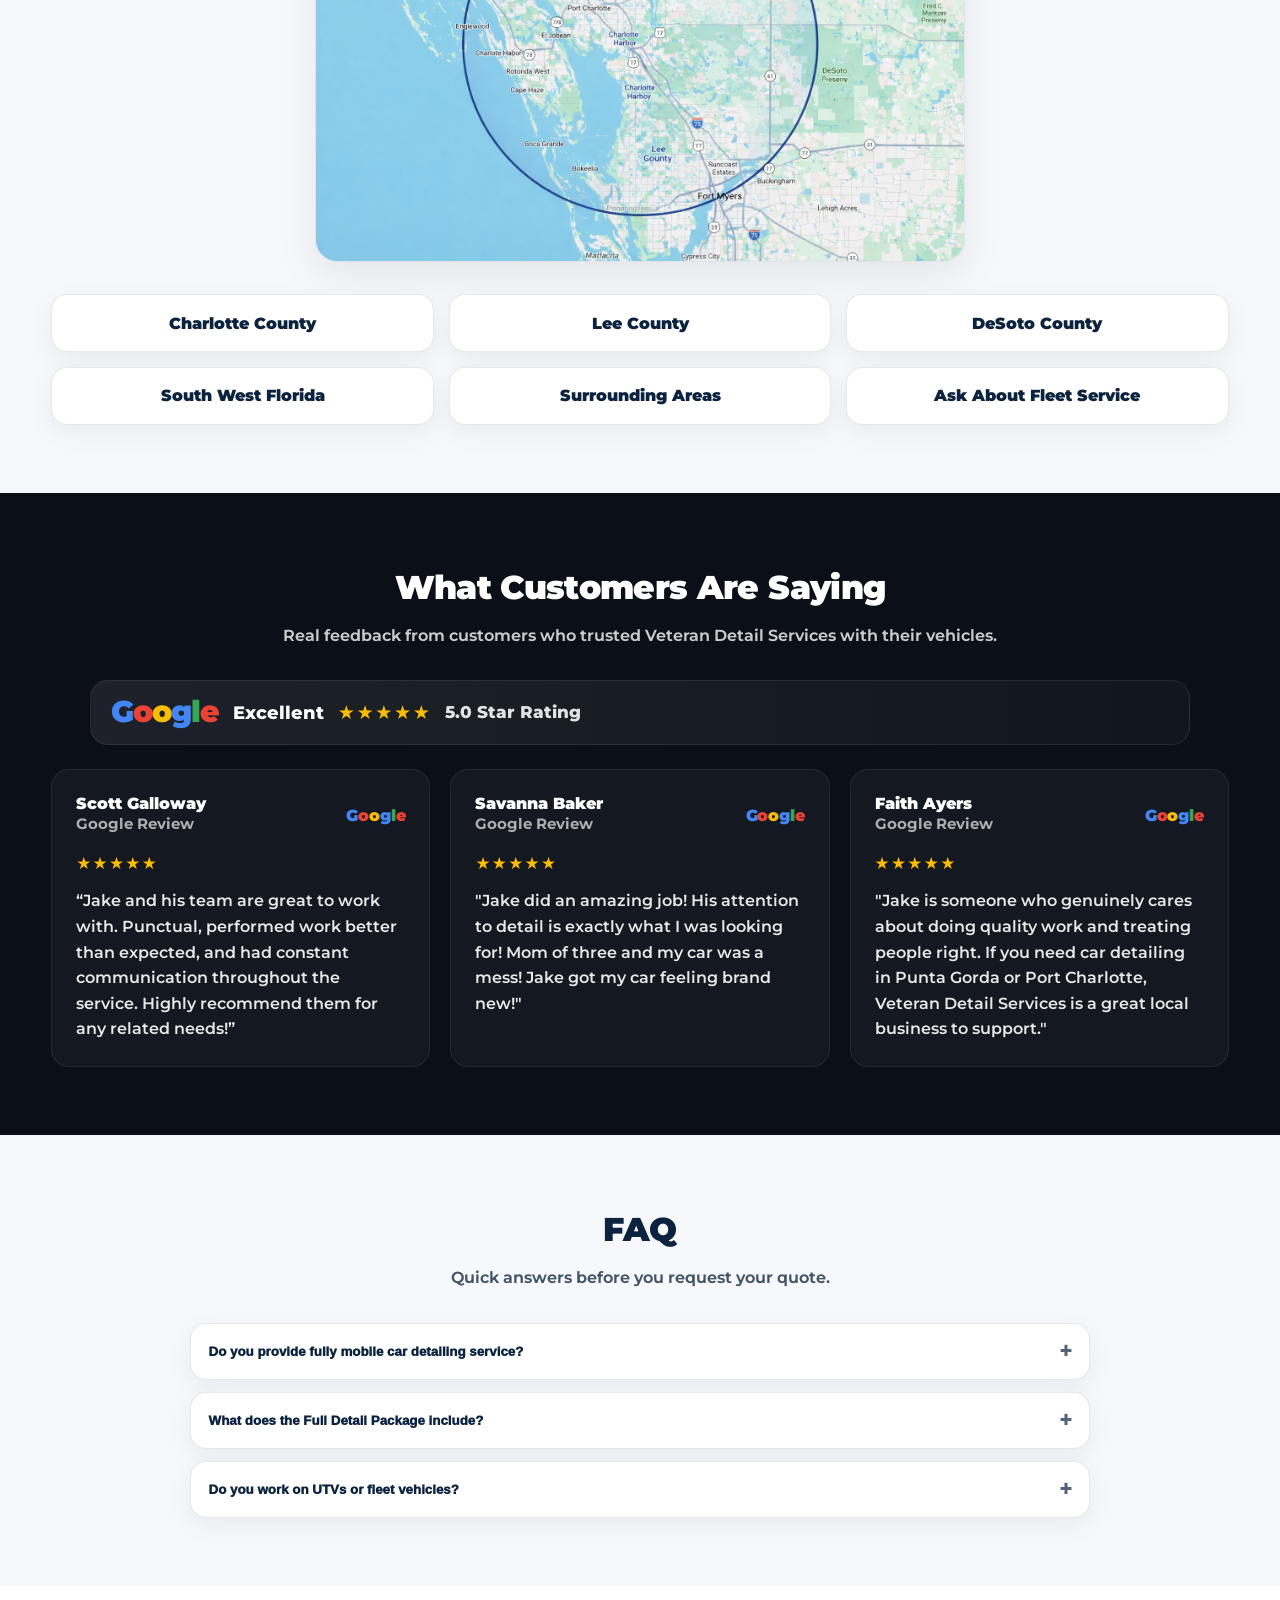
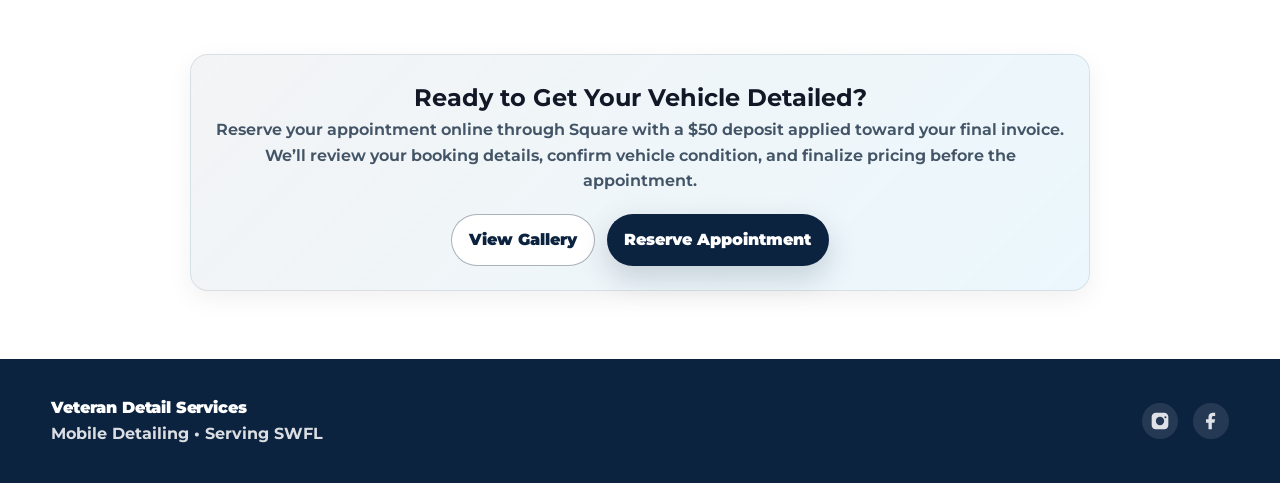
==== commit 8031c9e3: "added booking form" ====
--- a/index.html
+++ b/index.html
@@ -115,7 +115,9 @@
         </nav>
 
         <div class="nav-cta">
-          <a href="contact.html" class="btn-primary">Request Quote</a>
+          <a href="https://veteran-detail-services.square.site" class="btn-primary" target="_blank" rel="noopener">
+            Reserve Appointment
+          </a>
         </div>
       </div>
     </header>
@@ -132,9 +134,16 @@
               and select fleet vehicles across South West Florida.
             </p>
             <div class="hero-buttons">
-              <a href="contact.html" class="btn-primary large">Request Quote</a>
+              <a href="https://veteran-detail-services.square.site" class="btn-primary large" target="_blank" rel="noopener">
+                Reserve Appointment
+              </a>
               <a href="gallery.html" class="btn-secondary large">See Results</a>
-            </div>
+              </div>
+              
+              <p class="deposit-note">
+                Online reservations require a $50 deposit that is applied toward your final invoice.
+              </p>
+            
           </div>
         </div>
 
@@ -147,7 +156,9 @@
               Safe wash methods, detailed wheels, and finish-enhancing protection for a cleaner vehicle you notice immediately.
             </p>
             <div class="hero-buttons">
-              <a href="#services" class="btn-primary large">View Services</a>
+              <a href="https://veteran-detail-services.square.site" class="btn-secondary large" target="_blank" rel="noopener">
+                Reserve Appointment
+              </a>
             </div>
           </div>
         </div>
@@ -161,7 +172,9 @@
               From daily-driver buildup to deeper resets, we focus on the areas that change how the vehicle feels every time you get in.
             </p>
             <div class="hero-buttons">
-              <a href="contact.html" class="btn-primary large">Get a Fast Quote</a>
+              <a href="https://veteran-detail-services.square.site" class="btn-secondary large" target="_blank" rel="noopener">
+                Reserve Appointment
+              </a>
             </div>
           </div>
         </div>
@@ -175,7 +188,7 @@
               Every vehicle is handled with disciplined process, honest communication, and one-on-one quality control.
             </p>
             <div class="hero-buttons">
-              <a href="founder.html" class="btn-primary large">Meet the Founder</a>
+              <a href="founder.html" class="btn-secondary large">Meet the Founder</a>
             </div>
           </div>
         </div>
@@ -232,7 +245,9 @@
               </div>
 
               <div class="cta-row">
-                <a href="contact.html" class="btn-primary">Get a Quote</a>
+                <a href="https://veteran-detail-services.square.site" class="btn-primary" target="_blank" rel="noopener">
+                  Reserve Appointment
+                </a>
               </div>
             </div>
 
@@ -286,7 +301,12 @@
               </ul>
 
               <p class="card-meta">Starting at $199.99 based on size and condition</p>
-              <a class="card-link" href="contact.html">Request Quote →</a>
+              <p class="mini-note">
+                A $50 deposit is required to reserve your appointment and is applied toward your final invoice.
+              </p>
+              <a class="card-link" href="https://veteran-detail-services.square.site" target="_blank" rel="noopener">
+                Reserve Appointment →
+              </a>
             </article>
           </div>
 
@@ -482,13 +502,16 @@
         <div class="container">
           <div class="founder-mission" style="max-width: 900px; margin: 0 auto; text-align: center;">
             <h2>Ready to Get Your Vehicle Detailed?</h2>
-            <p>
-              Request a quote and we’ll personally review your vehicle, confirm condition, and help you choose the right service and add-ons.
-            </p>
-            <div class="founder-actions" style="justify-content: center;">
-              <a href="gallery.html" class="btn-secondary dark">View Gallery</a>
-              <a href="contact.html" class="btn-primary">Request Quote</a>
-            </div>
+              <p>
+                Reserve your appointment online through Square with a $50 deposit applied toward your final invoice.
+                We’ll review your booking details, confirm vehicle condition, and finalize pricing before the appointment.
+              </p>
+              <div class="founder-actions" style="justify-content: center;">
+                <a href="gallery.html" class="btn-secondary dark">View Gallery</a>
+                <a href="https://veteran-detail-services.square.site" class="btn-primary" target="_blank" rel="noopener">
+                  Reserve Appointment
+                </a>
+              </div>
           </div>
         </div>
       </section>
@@ -536,7 +559,9 @@
     <div class="mobile-cta-bar">
       <a href="tel:+19412361478" class="mobile-cta-btn primary">Call</a>
       <a href="sms:+19412361478?body=Hi%20Veteran%20Detail%20Services,%20I%E2%80%99d%20like%20a%20quote." class="mobile-cta-btn">Text</a>
-      <a href="contact.html" class="mobile-cta-btn accent">Quote</a>
+      <a href="https://veteran-detail-services.square.site" class="mobile-cta-btn accent" target="_blank" rel="noopener">
+        Reserve
+      </a>
     </div>
 
     <script src="assets/js/main.js"></script>
--- a/assets/css/styles.css
+++ b/assets/css/styles.css
@@ -851,6 +851,34 @@
   max-width: 760px;
 }
 
+.deposit-note{
+  margin-top: 0.85rem;
+  color: rgba(255,255,255,0.92);
+  font-weight: 750;
+  font-size: 0.98rem;
+}
+
+.booking-cta-box{
+  margin: 1.25rem 0;
+  padding: 1.35rem;
+  border-radius: 18px;
+  border: 1px solid rgba(12,35,64,0.10);
+  background: linear-gradient(135deg, rgba(61,180,231,0.10), rgba(12,35,64,0.06));
+  box-shadow: var(--shadow-sm);
+}
+
+.booking-cta-box h3{
+  color: var(--navy);
+  font-weight: 950;
+  margin-bottom: 0.35rem;
+}
+
+.booking-cta-box p{
+  color: var(--muted);
+  font-weight: 650;
+  margin-bottom: 1rem;
+}
+
 @media (max-width: 768px) {
   #services .addon-cards{
     display: grid !important;
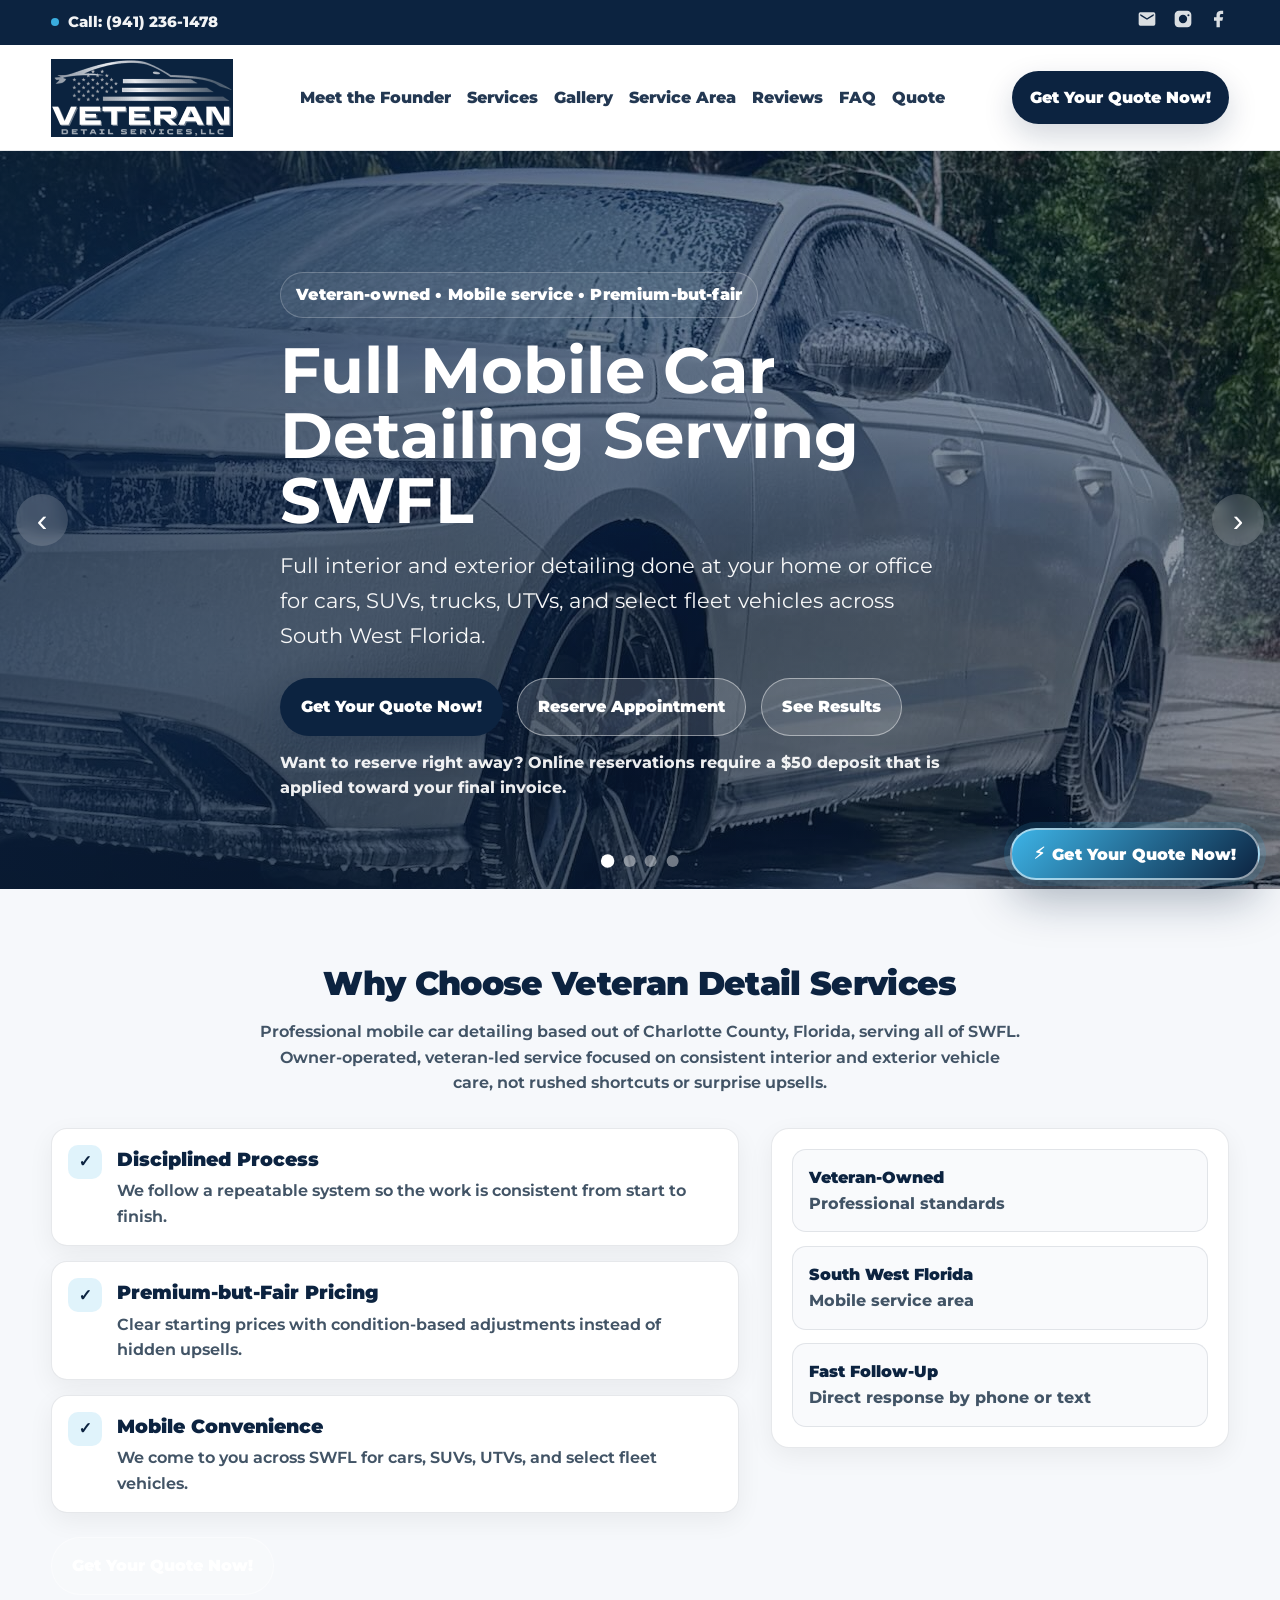
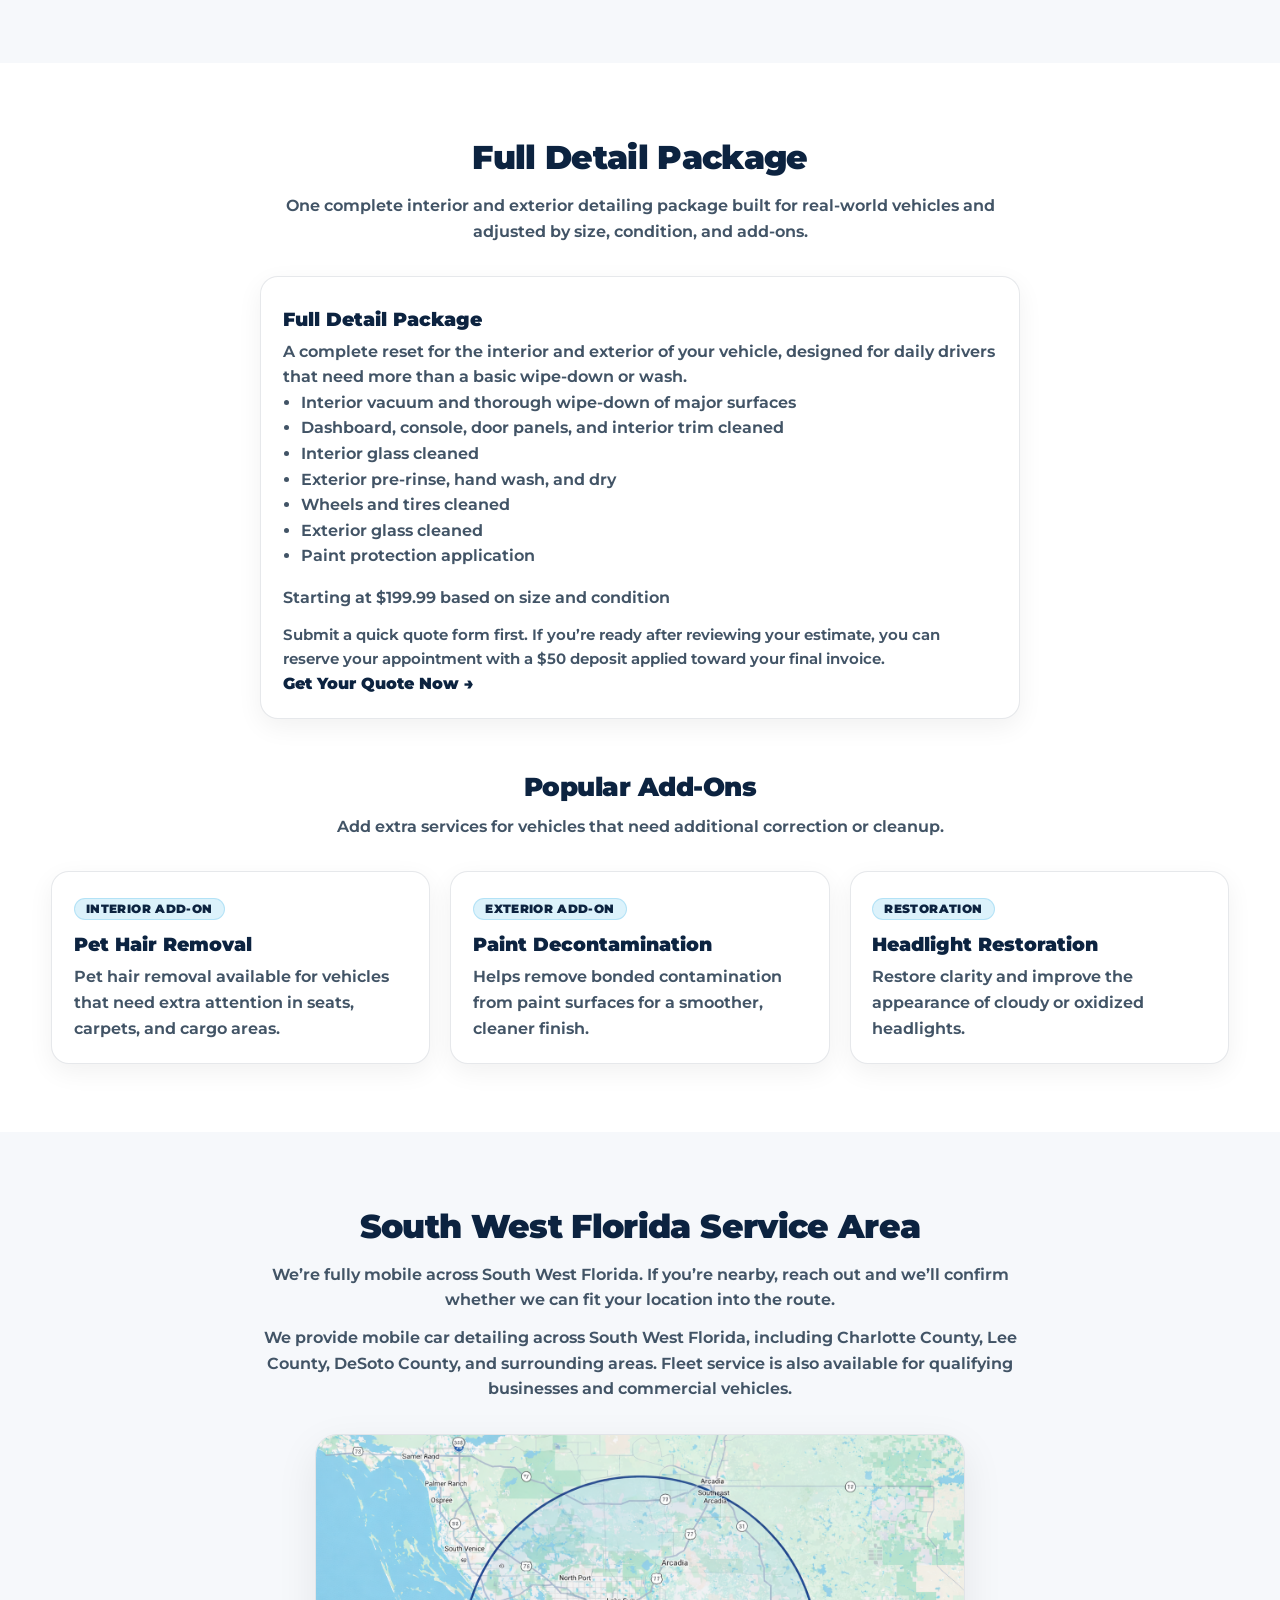
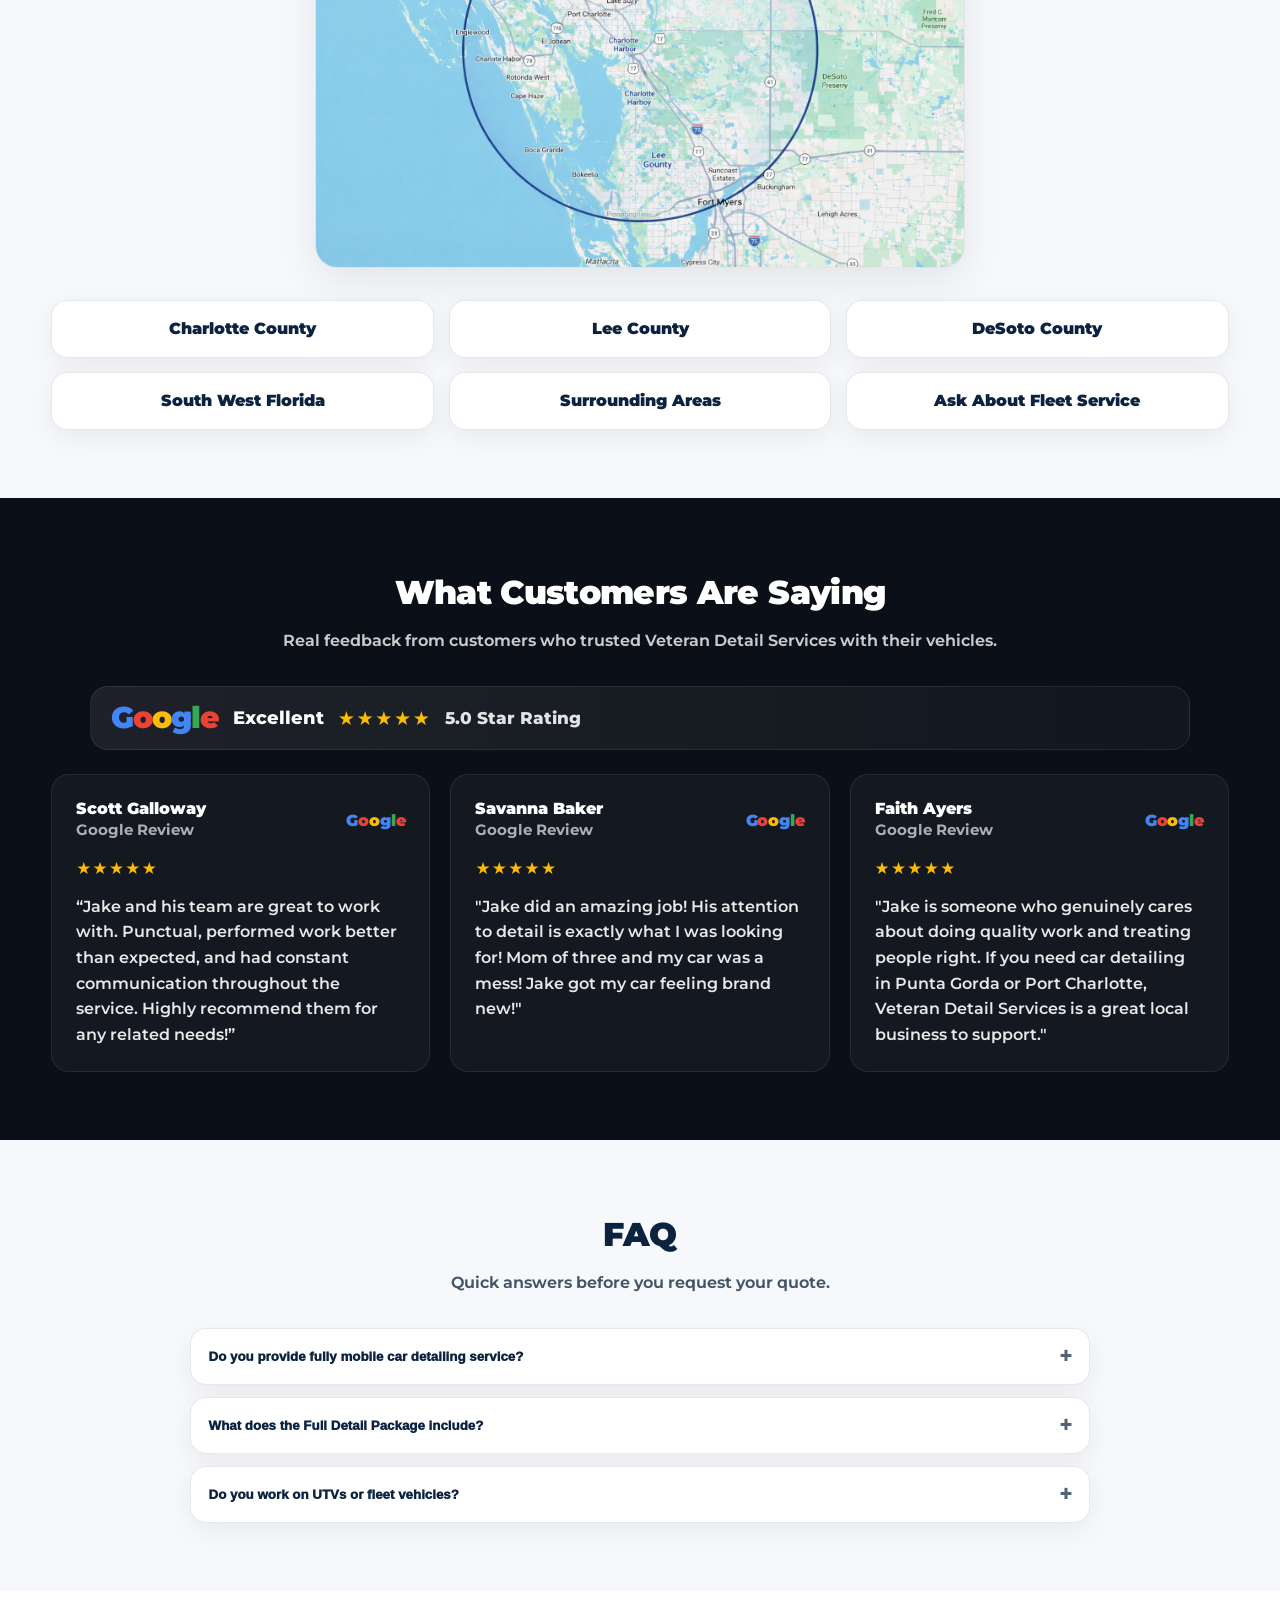
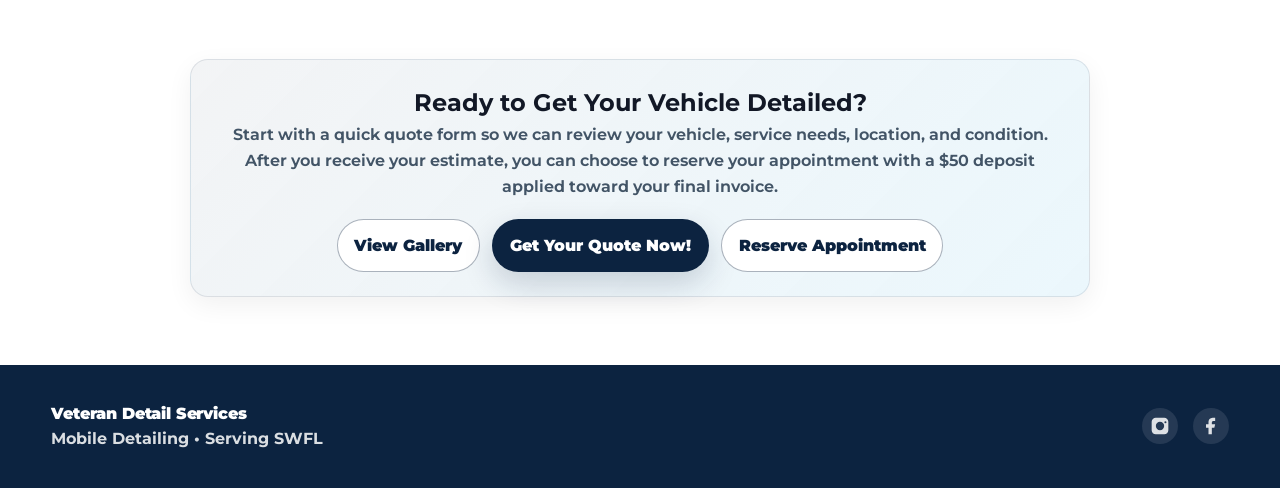
==== commit 7516ccee: "Returned the Quote Tabs." ====
--- a/index.html
+++ b/index.html
@@ -115,8 +115,8 @@
         </nav>
 
         <div class="nav-cta">
-          <a href="https://veteran-detail-services.square.site" class="btn-primary" target="_blank" rel="noopener">
-            Reserve Appointment
+          <a href="contact.html" class="btn-primary">
+            Get Your Quote Now!
           </a>
         </div>
       </div>
@@ -134,16 +134,18 @@
               and select fleet vehicles across South West Florida.
             </p>
             <div class="hero-buttons">
-              <a href="https://veteran-detail-services.square.site" class="btn-primary large" target="_blank" rel="noopener">
+              <a href="contact.html" class="btn-primary large">
+                Get Your Quote Now!
+              </a>
+              <a href="https://veteran-detail-services.square.site" class="btn-secondary large" target="_blank" rel="noopener">
                 Reserve Appointment
               </a>
               <a href="gallery.html" class="btn-secondary large">See Results</a>
-              </div>
-              
-              <p class="deposit-note">
-                Online reservations require a $50 deposit that is applied toward your final invoice.
-              </p>
-            
+            </div>
+
+            <p class="deposit-note">
+              Want to reserve right away? Online reservations require a $50 deposit that is applied toward your final invoice.
+            </p> 
           </div>
         </div>
 
@@ -156,8 +158,8 @@
               Safe wash methods, detailed wheels, and finish-enhancing protection for a cleaner vehicle you notice immediately.
             </p>
             <div class="hero-buttons">
-              <a href="https://veteran-detail-services.square.site" class="btn-secondary large" target="_blank" rel="noopener">
-                Reserve Appointment
+              <a href="contact.html" class="btn-secondary large">
+                Get Your Quote Now!
               </a>
             </div>
           </div>
@@ -172,8 +174,8 @@
               From daily-driver buildup to deeper resets, we focus on the areas that change how the vehicle feels every time you get in.
             </p>
             <div class="hero-buttons">
-              <a href="https://veteran-detail-services.square.site" class="btn-secondary large" target="_blank" rel="noopener">
-                Reserve Appointment
+              <a href="contact.html" class="btn-secondary large">
+                Get Your Quote Now!
               </a>
             </div>
           </div>
@@ -245,8 +247,8 @@
               </div>
 
               <div class="cta-row">
-                <a href="https://veteran-detail-services.square.site" class="btn-primary" target="_blank" rel="noopener">
-                  Reserve Appointment
+                <a href="contact.html" class="btn-secondary large">
+                  Get Your Quote Now!
                 </a>
               </div>
             </div>
@@ -302,10 +304,10 @@
 
               <p class="card-meta">Starting at $199.99 based on size and condition</p>
               <p class="mini-note">
-                A $50 deposit is required to reserve your appointment and is applied toward your final invoice.
+                Submit a quick quote form first. If you’re ready after reviewing your estimate, you can reserve your appointment with a $50 deposit applied toward your final invoice.
               </p>
-              <a class="card-link" href="https://veteran-detail-services.square.site" target="_blank" rel="noopener">
-                Reserve Appointment →
+              <a class="card-link" href="contact.html">
+                Get Your Quote Now →
               </a>
             </article>
           </div>
@@ -503,12 +505,15 @@
           <div class="founder-mission" style="max-width: 900px; margin: 0 auto; text-align: center;">
             <h2>Ready to Get Your Vehicle Detailed?</h2>
               <p>
-                Reserve your appointment online through Square with a $50 deposit applied toward your final invoice.
-                We’ll review your booking details, confirm vehicle condition, and finalize pricing before the appointment.
+                Start with a quick quote form so we can review your vehicle, service needs, location, and condition.
+                After you receive your estimate, you can choose to reserve your appointment with a $50 deposit applied toward your final invoice.
               </p>
               <div class="founder-actions" style="justify-content: center;">
                 <a href="gallery.html" class="btn-secondary dark">View Gallery</a>
-                <a href="https://veteran-detail-services.square.site" class="btn-primary" target="_blank" rel="noopener">
+                <a href="contact.html" class="btn-primary">
+                  Get Your Quote Now!
+                </a>
+                <a href="https://veteran-detail-services.square.site" class="btn-secondary dark" target="_blank" rel="noopener">
                   Reserve Appointment
                 </a>
               </div>
@@ -559,10 +564,14 @@
     <div class="mobile-cta-bar">
       <a href="tel:+19412361478" class="mobile-cta-btn primary">Call</a>
       <a href="sms:+19412361478?body=Hi%20Veteran%20Detail%20Services,%20I%E2%80%99d%20like%20a%20quote." class="mobile-cta-btn">Text</a>
-      <a href="https://veteran-detail-services.square.site" class="mobile-cta-btn accent" target="_blank" rel="noopener">
-        Reserve
+      <a href="contact.html" class="mobile-cta-btn accent">
+        Quote
       </a>
     </div>
+
+      <a href="contact.html" class="floating-quote-btn" aria-label="Get your quote now">
+        Get Your Quote Now!
+      </a>
 
     <script src="assets/js/main.js"></script>
 
--- a/assets/css/styles.css
+++ b/assets/css/styles.css
@@ -1708,6 +1708,91 @@
 }
 
 /* =========================
+   FLOATING QUOTE BUTTON
+========================= */
+.floating-quote-btn{
+  position: fixed;
+  right: 1.25rem;
+  bottom: 1.25rem;
+  z-index: 1000;
+
+  display: inline-flex;
+  align-items: center;
+  justify-content: center;
+  gap: 0.45rem;
+
+  padding: 1rem 1.35rem;
+  border-radius: 999px;
+
+  background: linear-gradient(135deg, var(--sky), var(--navy));
+  color: #fff;
+  border: 2px solid rgba(255,255,255,0.55);
+
+  font-weight: 950;
+  font-size: 1.02rem;
+  line-height: 1;
+  letter-spacing: 0.01em;
+
+  box-shadow:
+    0 18px 46px rgba(12,35,64,0.34),
+    0 0 0 6px rgba(61,180,231,0.16);
+
+  transition: transform 0.15s ease, box-shadow 0.2s ease, filter 0.2s ease;
+  animation: quotePulse 2.4s ease-in-out infinite;
+}
+
+.floating-quote-btn::before{
+  content: "⚡";
+  font-size: 1rem;
+}
+
+.floating-quote-btn:hover{
+  transform: translateY(-3px) scale(1.03);
+  filter: brightness(1.04);
+  box-shadow:
+    0 22px 54px rgba(12,35,64,0.42),
+    0 0 0 8px rgba(61,180,231,0.20);
+}
+
+.floating-quote-btn:focus{
+  outline: none;
+  box-shadow:
+    var(--focus),
+    0 18px 46px rgba(12,35,64,0.34);
+}
+
+@keyframes quotePulse{
+  0%, 100%{
+    box-shadow:
+      0 18px 46px rgba(12,35,64,0.34),
+      0 0 0 6px rgba(61,180,231,0.16);
+  }
+  50%{
+    box-shadow:
+      0 20px 52px rgba(12,35,64,0.42),
+      0 0 0 10px rgba(61,180,231,0.24);
+  }
+}
+
+/* Mobile placement: sits above the mobile CTA bar */
+@media (max-width: 768px){
+  .floating-quote-btn{
+    left: 50%;
+    right: auto;
+    bottom: 6.25rem;
+    transform: translateX(-50%);
+    width: calc(100% - 2rem);
+    max-width: 420px;
+    padding: 1rem 1.1rem;
+    font-size: 1rem;
+  }
+
+  .floating-quote-btn:hover{
+    transform: translateX(-50%) translateY(-2px) scale(1.01);
+  }
+}
+
+/* =========================
    RESPONSIVE
 ========================= */
 @media (max-width: 1000px){
